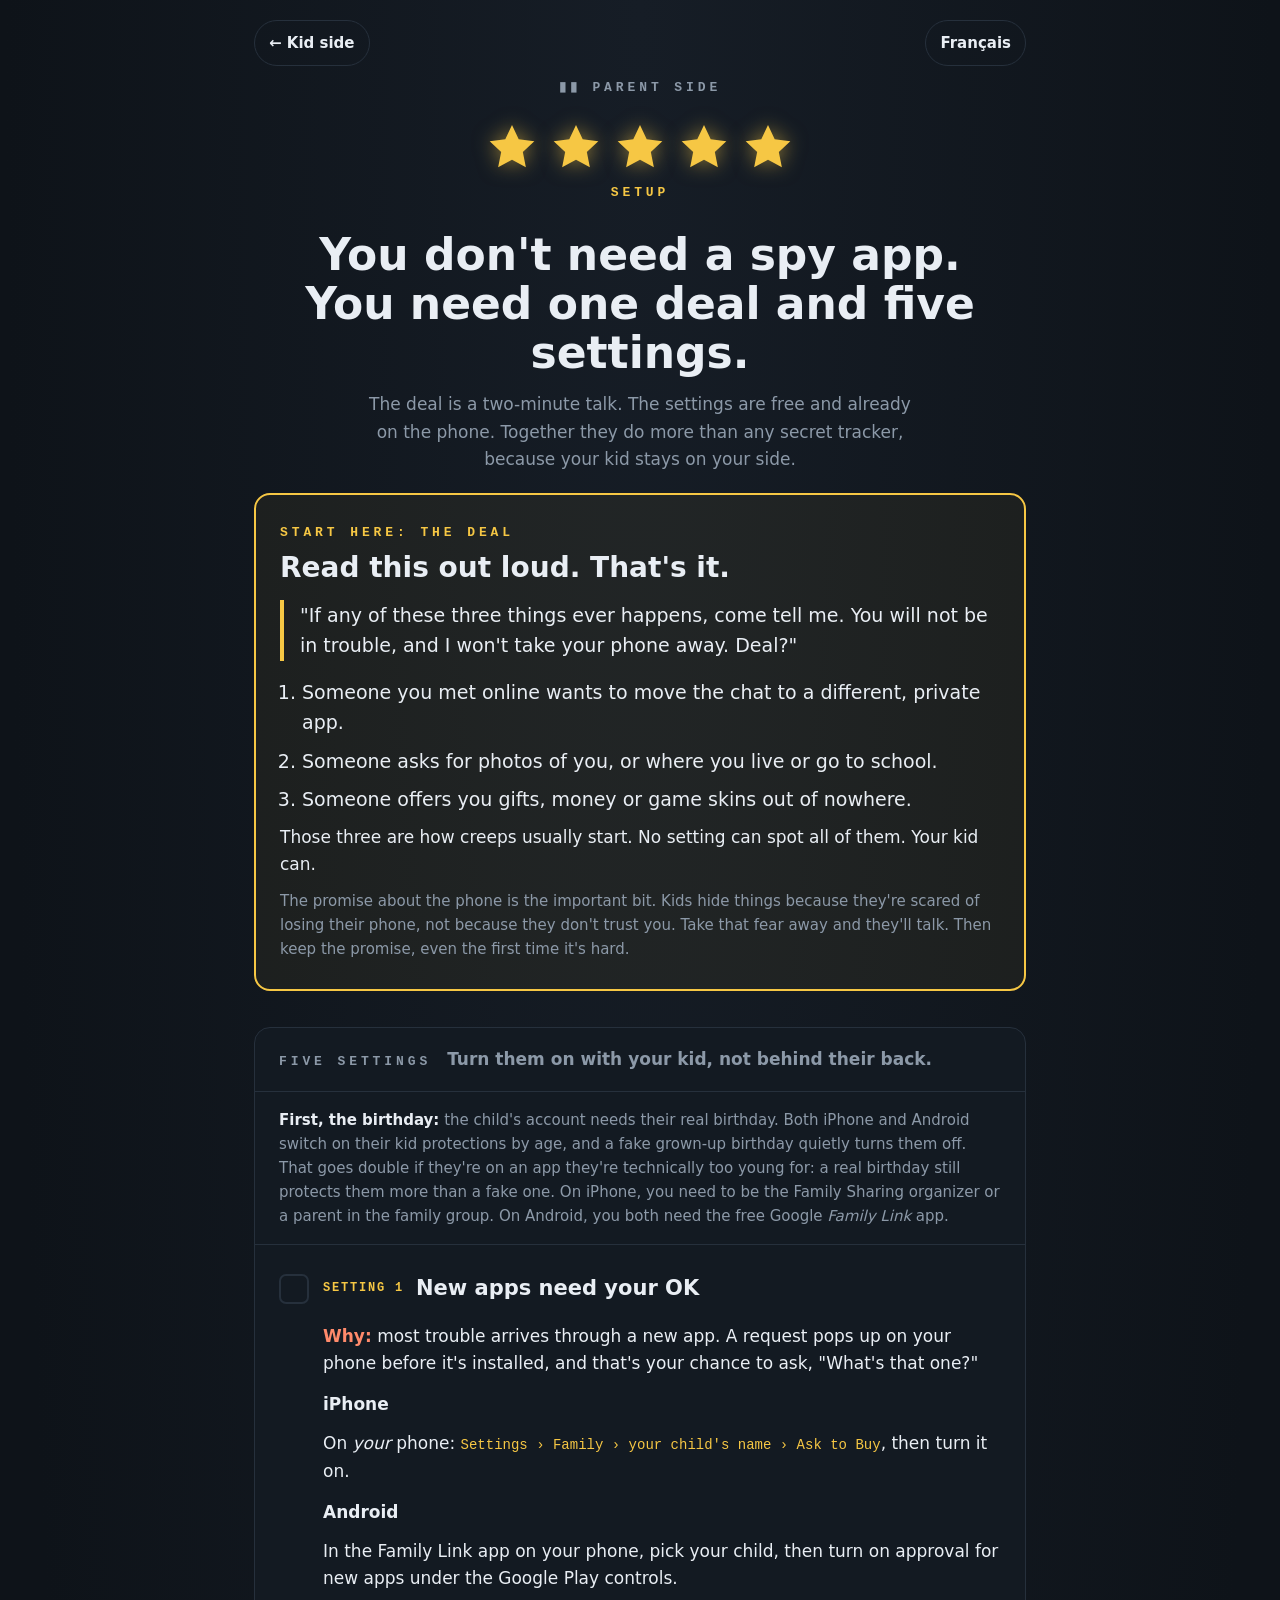
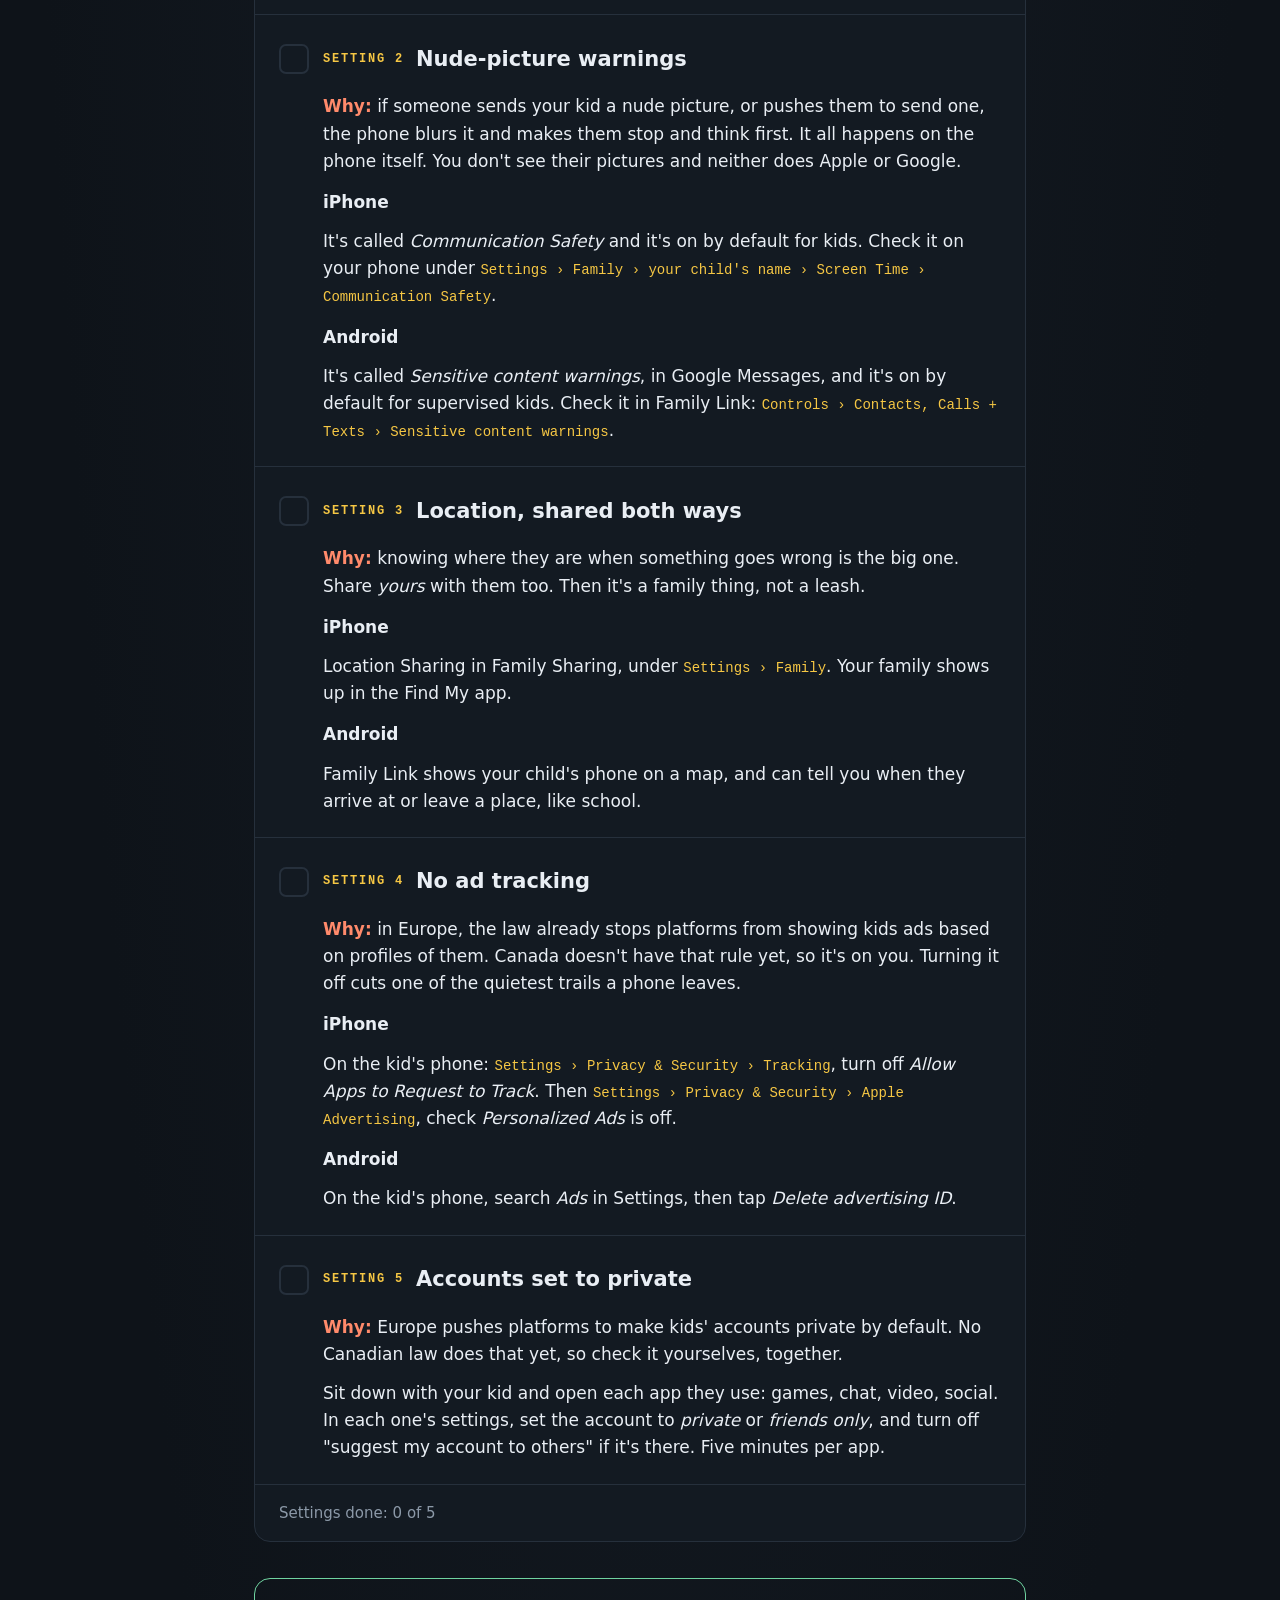
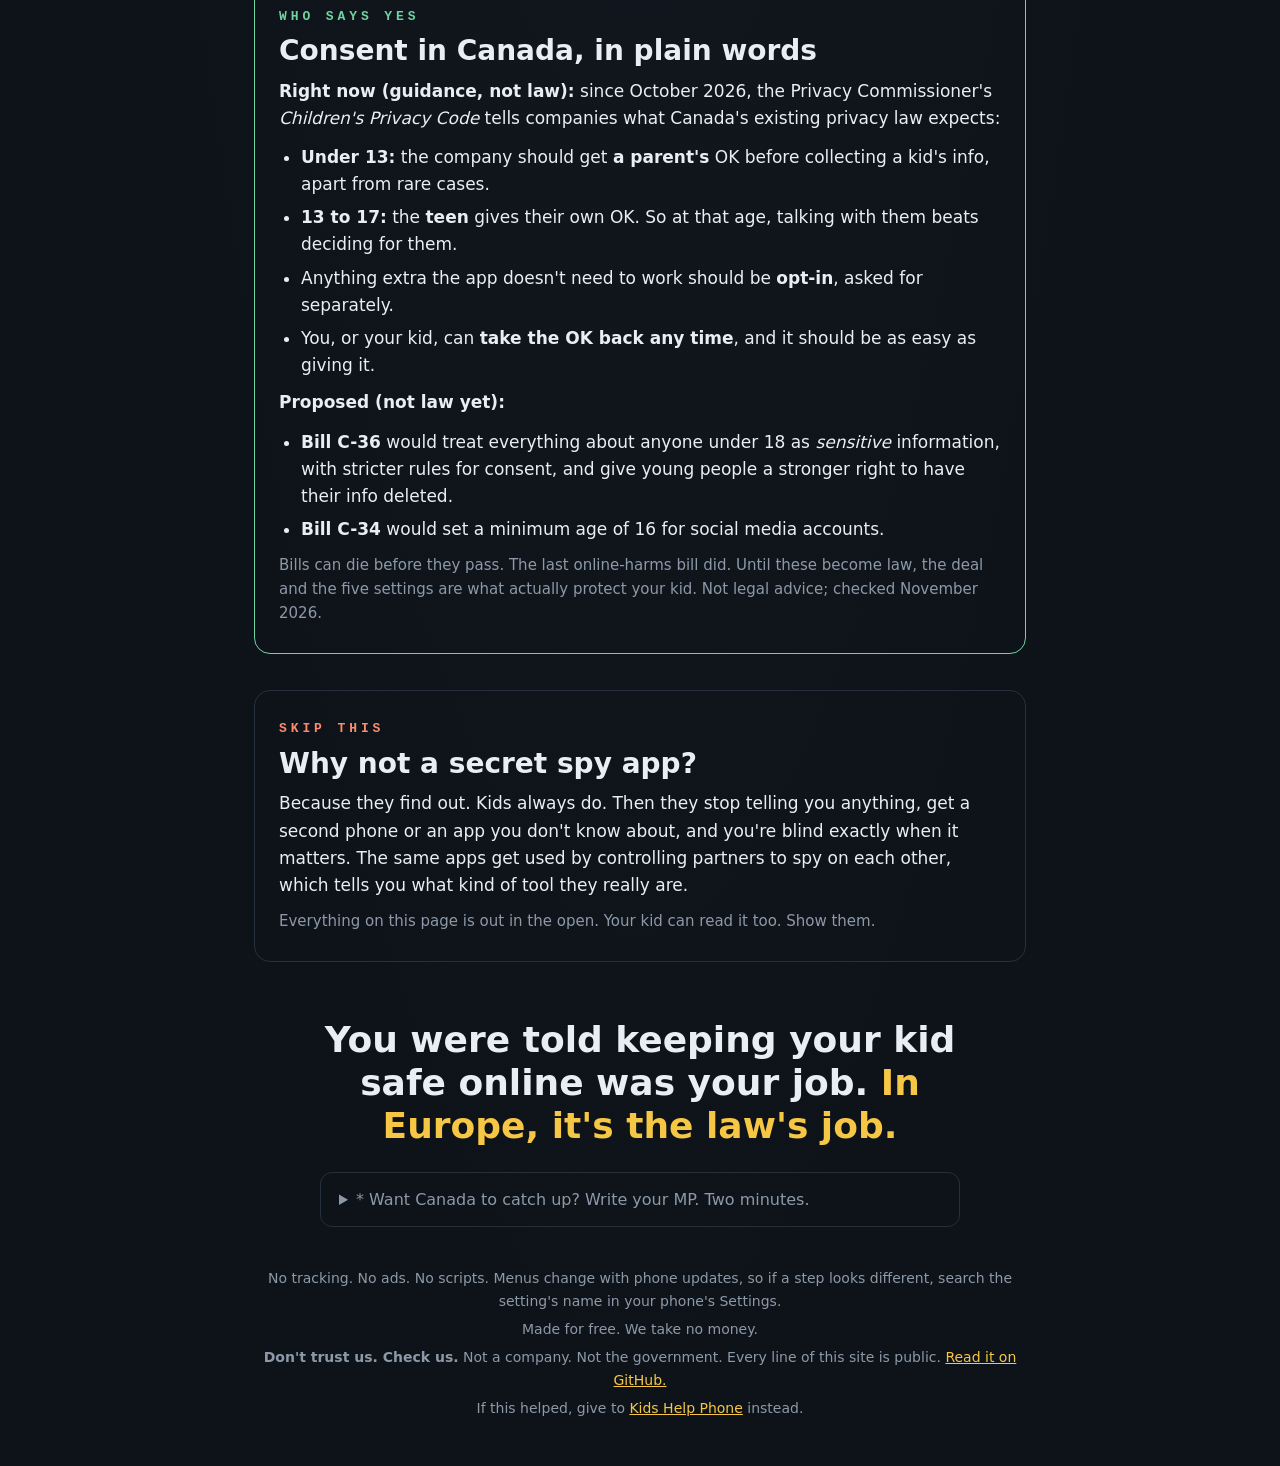
==== parents.html @ 318e6713 "Add files via upload" ====
<!DOCTYPE html>
<html lang="en">
<head>
<meta charset="utf-8">
<meta name="viewport" content="width=device-width, initial-scale=1">
<title>Five Stars: Parent side</title>
<link rel="stylesheet" href="style.css">
</head>
<body>
<svg width="0" height="0" style="position:absolute" aria-hidden="true">
  <symbol id="star" viewBox="0 0 24 24"><path d="M12 1.8l3.1 6.6 7.2.9-5.3 5 1.4 7.1L12 17.9l-6.4 3.5L7 14.3 1.7 9.3l7.2-.9z"/></symbol>
  <symbol id="tick" viewBox="0 0 24 24"><path d="M4.5 12.5l5 5 10-11" stroke-linecap="round" stroke-linejoin="round"/></symbol>
</svg>
<main>
  <a id="en" class="anchor"></a><a id="fr" class="anchor"></a>
  <input class="cb" type="checkbox" id="m1">
  <input class="cb" type="checkbox" id="m2">
  <input class="cb" type="checkbox" id="m3">
  <input class="cb" type="checkbox" id="m4">
  <input class="cb" type="checkbox" id="m5">

  <nav class="topbar">
    <span class="back"><span class="t-en"><a href="index.html">← Kid side</a></span><span class="t-fr" lang="fr"><a href="index.html#fr">← Côté jeunes</a></span></span>
    <span class="lang"><span class="t-en"><a href="#fr" lang="fr">Français</a></span><span class="t-fr"><a href="#en" lang="en">English</a></span></span>
  </nav>

  <section class="hud">
    <div class="mono paused">▮▮ <span class="t-en">Parent side</span><span class="t-fr" lang="fr">Côté parents</span></div>
    <div class="stars" aria-hidden="true">
      <svg class="s1" viewBox="0 0 24 24"><use href="#star"/></svg><svg class="s2" viewBox="0 0 24 24"><use href="#star"/></svg><svg class="s3" viewBox="0 0 24 24"><use href="#star"/></svg><svg class="s4" viewBox="0 0 24 24"><use href="#star"/></svg><svg class="s5" viewBox="0 0 24 24"><use href="#star"/></svg>
    </div>
    <div class="mono wl"><span class="t-en">Setup</span><span class="t-fr" lang="fr">Configuration</span></div>
    <div class="b-en">
      <h1>You don't need a spy app. You need one deal and five settings.</h1>
      <p class="lede">The deal is a two-minute talk. The settings are free and already on the phone. Together they do more than any secret tracker, because your kid stays on your side.</p>
    </div>
    <div class="b-fr" lang="fr-CA">
      <h1>Pas besoin d'appli espion. Il vous faut une entente et cinq réglages.</h1>
      <p class="lede">L'entente, c'est une jasette de deux minutes. Les réglages sont gratuits et déjà dans le téléphone. Ensemble, ils font plus que n'importe quel traceur secret, parce que votre enfant reste de votre bord.</p>
    </div>
  </section>

  <section class="box2 deal" aria-label="The deal">
    <div class="b-en">
      <div class="mono">Start here: the deal</div>
      <h2>Read this out loud. That's it.</h2>
      <p class="say">"If any of these three things ever happens, come tell me. You will not be in trouble, and I won't take your phone away. Deal?"</p>
      <ol>
        <li>Someone you met online wants to move the chat to a different, private app.</li>
        <li>Someone asks for photos of you, or where you live or go to school.</li>
        <li>Someone offers you gifts, money or game skins out of nowhere.</li>
      </ol>
      <p>Those three are how creeps usually start. No setting can spot all of them. Your kid can.</p>
      <p class="mute">The promise about the phone is the important bit. Kids hide things because they're scared of losing their phone, not because they don't trust you. Take that fear away and they'll talk. Then keep the promise, even the first time it's hard.</p>
    </div>
    <div class="b-fr" lang="fr-CA">
      <div class="mono">Commencez ici : l'entente</div>
      <h2>Lisez ceci à voix haute. C'est tout.</h2>
      <p class="say">« Si une de ces trois choses arrive, viens me le dire. Tu ne seras pas dans le trouble, et je ne t'enlèverai pas ton téléphone. Deal? »</p>
      <ol>
        <li>Quelqu'un rencontré en ligne veut continuer la conversation dans une autre appli, privée.</li>
        <li>Quelqu'un te demande des photos de toi, ou où tu habites, ou à quelle école tu vas.</li>
        <li>Quelqu'un t'offre des cadeaux, de l'argent ou des skins de jeu sorti de nulle part.</li>
      </ol>
      <p>C'est souvent comme ça que les prédateurs commencent. Aucun réglage ne peut tous les repérer. Votre enfant, oui.</p>
      <p class="mute">La promesse pour le téléphone, c'est la partie importante. Les jeunes cachent des choses parce qu'ils ont peur de perdre leur téléphone, pas parce qu'ils ne vous font pas confiance. Enlevez cette peur et ils vont parler. Puis tenez votre promesse, même la première fois que c'est difficile.</p>
    </div>
  </section>

  <section class="card" style="margin-top:36px" aria-label="Phone settings">
    <header><span class="mono"><span class="t-en">Five settings</span><span class="t-fr">Cinq réglages</span></span><span class="t-en">Turn them on with your kid, not behind their back.</span><span class="t-fr" lang="fr">Activez-les avec votre enfant, pas dans son dos.</span></header>
    <div class="b-en"><p class="why"><b>First, the birthday:</b> the child's account needs their real birthday. Both iPhone and Android switch on their kid protections by age, and a fake grown-up birthday quietly turns them off. That goes double if they're on an app they're technically too young for: a real birthday still protects them more than a fake one. On iPhone, you need to be the Family Sharing organizer or a parent in the family group. On Android, you both need the free Google <i>Family Link</i> app.</p></div>
    <div class="b-fr" lang="fr-CA"><p class="why"><b>D'abord, la date de naissance :</b> le compte de l'enfant doit avoir sa vraie date de naissance. iPhone et Android activent leurs protections pour enfants selon l'âge, et une fausse date d'adulte les désactive sans bruit. C'est encore plus vrai s'il est sur une appli pour laquelle il est trop jeune : une vraie date le protège quand même mieux qu'une fausse. Sur iPhone, vous devez être l'organisateur du Partage familial ou un parent du groupe. Sur Android, vous avez besoin tous les deux de l'appli gratuite <i>Family Link</i> de Google.</p></div>
    <ol class="missions">
      <li class="m m1">
        <label class="head" for="m1"><span class="box"><svg viewBox="0 0 24 24"><use href="#tick"/></svg></span><span class="tag mono"><span class="t-en">Setting 1</span><span class="t-fr">Réglage 1</span></span><span class="title"><span class="t-en">New apps need your OK</span><span class="t-fr" lang="fr">Les nouvelles applis ont besoin de votre OK</span></span></label>
        <div class="body b-en">
          <p><b class="trail">Why:</b> most trouble arrives through a new app. A request pops up on your phone before it's installed, and that's your chance to ask, "What's that one?"</p>
          <span class="ph">iPhone</span>
          <p>On <i>your</i> phone: <span class="path">Settings › Family › your child's name › Ask to Buy</span>, then turn it on.</p>
          <span class="ph">Android</span>
          <p>In the Family Link app on your phone, pick your child, then turn on approval for new apps under the Google Play controls.</p>
        </div>
        <div class="body b-fr" lang="fr-CA">
          <p><b class="trail">Pourquoi :</b> la plupart des problèmes arrivent par une nouvelle appli. Une demande apparaît sur votre téléphone avant l'installation, et c'est votre chance de demander : « C'est quoi, celle-là? »</p>
          <span class="ph">iPhone</span>
          <p>Sur <i>votre</i> téléphone : <span class="path">Réglages › Famille › nom de votre enfant › Demande d'achat</span> (<i>Ask to Buy</i>), puis activez-la.</p>
          <span class="ph">Android</span>
          <p>Dans l'appli Family Link sur votre téléphone, choisissez votre enfant, puis activez l'approbation des nouvelles applis dans les contrôles de Google Play.</p>
        </div>
      </li>
      <li class="m m2">
        <label class="head" for="m2"><span class="box"><svg viewBox="0 0 24 24"><use href="#tick"/></svg></span><span class="tag mono"><span class="t-en">Setting 2</span><span class="t-fr">Réglage 2</span></span><span class="title"><span class="t-en">Nude-picture warnings</span><span class="t-fr" lang="fr">Avertissements pour les photos de nudité</span></span></label>
        <div class="body b-en">
          <p><b class="trail">Why:</b> if someone sends your kid a nude picture, or pushes them to send one, the phone blurs it and makes them stop and think first. It all happens on the phone itself. You don't see their pictures and neither does Apple or Google.</p>
          <span class="ph">iPhone</span>
          <p>It's called <i>Communication Safety</i> and it's on by default for kids. Check it on your phone under <span class="path">Settings › Family › your child's name › Screen Time › Communication Safety</span>.</p>
          <span class="ph">Android</span>
          <p>It's called <i>Sensitive content warnings</i>, in Google Messages, and it's on by default for supervised kids. Check it in Family Link: <span class="path">Controls › Contacts, Calls + Texts › Sensitive content warnings</span>.</p>
        </div>
        <div class="body b-fr" lang="fr-CA">
          <p><b class="trail">Pourquoi :</b> si quelqu'un envoie une photo de nudité à votre enfant, ou le pousse à en envoyer une, le téléphone la floute et l'oblige à prendre une pause pour réfléchir. Tout se passe dans le téléphone. Vous ne voyez pas ses photos, Apple et Google non plus.</p>
          <span class="ph">iPhone</span>
          <p>Ça s'appelle <i>Sécurité des communications</i> (<i>Communication Safety</i>) et c'est activé par défaut pour les enfants. Vérifiez sur votre téléphone : <span class="path">Réglages › Famille › nom de votre enfant › Temps d'écran › Sécurité des communications</span>.</p>
          <span class="ph">Android</span>
          <p>Ça s'appelle les <i>avertissements de contenu sensible</i> (<i>Sensitive content warnings</i>), dans Google Messages, et c'est activé par défaut pour les enfants supervisés. Vérifiez dans Family Link, sous les contrôles des contacts, appels et textos.</p>
        </div>
      </li>
      <li class="m m3">
        <label class="head" for="m3"><span class="box"><svg viewBox="0 0 24 24"><use href="#tick"/></svg></span><span class="tag mono"><span class="t-en">Setting 3</span><span class="t-fr">Réglage 3</span></span><span class="title"><span class="t-en">Location, shared both ways</span><span class="t-fr" lang="fr">La position, partagée dans les deux sens</span></span></label>
        <div class="body b-en">
          <p><b class="trail">Why:</b> knowing where they are when something goes wrong is the big one. Share <i>yours</i> with them too. Then it's a family thing, not a leash.</p>
          <span class="ph">iPhone</span>
          <p>Location Sharing in Family Sharing, under <span class="path">Settings › Family</span>. Your family shows up in the Find My app.</p>
          <span class="ph">Android</span>
          <p>Family Link shows your child's phone on a map, and can tell you when they arrive at or leave a place, like school.</p>
        </div>
        <div class="body b-fr" lang="fr-CA">
          <p><b class="trail">Pourquoi :</b> savoir où il est quand quelque chose va mal, c'est le plus important. Partagez aussi <i>votre</i> position avec lui. Comme ça, c'est une affaire de famille, pas une laisse.</p>
          <span class="ph">iPhone</span>
          <p>Le partage de position dans le Partage familial, sous <span class="path">Réglages › Famille</span>. Votre famille apparaît dans l'appli Localiser.</p>
          <span class="ph">Android</span>
          <p>Family Link montre le téléphone de votre enfant sur une carte, et peut vous avertir quand il arrive à un endroit ou en part, comme l'école.</p>
        </div>
      </li>
      <li class="m m4">
        <label class="head" for="m4"><span class="box"><svg viewBox="0 0 24 24"><use href="#tick"/></svg></span><span class="tag mono"><span class="t-en">Setting 4</span><span class="t-fr">Réglage 4</span></span><span class="title"><span class="t-en">No ad tracking</span><span class="t-fr" lang="fr">Pas de pistage publicitaire</span></span></label>
        <div class="body b-en">
          <p><b class="trail">Why:</b> in Europe, the law already stops platforms from showing kids ads based on profiles of them. Canada doesn't have that rule yet, so it's on you. Turning it off cuts one of the quietest trails a phone leaves.</p>
          <span class="ph">iPhone</span>
          <p>On the kid's phone: <span class="path">Settings › Privacy &amp; Security › Tracking</span>, turn off <i>Allow Apps to Request to Track</i>. Then <span class="path">Settings › Privacy &amp; Security › Apple Advertising</span>, check <i>Personalized Ads</i> is off.</p>
          <span class="ph">Android</span>
          <p>On the kid's phone, search <i>Ads</i> in Settings, then tap <i>Delete advertising ID</i>.</p>
        </div>
        <div class="body b-fr" lang="fr-CA">
          <p><b class="trail">Pourquoi :</b> en Europe, la loi empêche déjà les plateformes de montrer aux jeunes des pubs basées sur leur profil. Le Canada n'a pas encore cette règle, alors c'est à vous de le faire. Le désactiver coupe une des traces les plus discrètes que laisse un téléphone.</p>
          <span class="ph">iPhone</span>
          <p>Sur le téléphone de l'enfant : <span class="path">Réglages › Confidentialité et sécurité › Suivi</span>, désactivez <i>Autoriser les demandes de suivi des apps</i>. Puis <span class="path">Réglages › Confidentialité et sécurité › Publicité Apple</span>, vérifiez que <i>Publicités personnalisées</i> est désactivé.</p>
          <span class="ph">Android</span>
          <p>Sur le téléphone de l'enfant, cherchez <i>Annonces</i> (ou <i>Publicités</i>) dans les Paramètres, puis touchez <i>Supprimer l'identifiant publicitaire</i>.</p>
        </div>
      </li>
      <li class="m m5">
        <label class="head" for="m5"><span class="box"><svg viewBox="0 0 24 24"><use href="#tick"/></svg></span><span class="tag mono"><span class="t-en">Setting 5</span><span class="t-fr">Réglage 5</span></span><span class="title"><span class="t-en">Accounts set to private</span><span class="t-fr" lang="fr">Comptes en mode privé</span></span></label>
        <div class="body b-en">
          <p><b class="trail">Why:</b> Europe pushes platforms to make kids' accounts private by default. No Canadian law does that yet, so check it yourselves, together.</p>
          <p>Sit down with your kid and open each app they use: games, chat, video, social. In each one's settings, set the account to <i>private</i> or <i>friends only</i>, and turn off "suggest my account to others" if it's there. Five minutes per app.</p>
        </div>
        <div class="body b-fr" lang="fr-CA">
          <p><b class="trail">Pourquoi :</b> l'Europe pousse les plateformes à rendre les comptes des jeunes privés par défaut. Aucune loi canadienne ne le fait encore, alors vérifiez-le vous-mêmes, ensemble.</p>
          <p>Assoyez-vous avec votre enfant et ouvrez chaque appli qu'il utilise : jeux, clavardage, vidéo, réseaux sociaux. Dans les réglages de chacune, mettez le compte en <i>privé</i> ou <i>amis seulement</i>, et désactivez « suggérer mon compte aux autres » si l'option existe. Cinq minutes par appli.</p>
        </div>
      </li>
    </ol>
    <div class="tally" aria-hidden="true"><span class="t-en">Settings done: </span><span class="t-fr">Réglages faits : </span><span class="n"></span><span class="t-en"> of 5</span><span class="t-fr"> sur 5</span></div>
  </section>

  <section class="end" aria-live="polite">
    <div class="b-en">
      <div class="mono" style="color:var(--green)">All five done</div>
      <h2>That's the phone. The deal does the rest.</h2>
      <p>Settings catch a few things. A kid who tells you catches the rest.</p>
    </div>
    <div class="b-fr" lang="fr-CA">
      <div class="mono" style="color:var(--green)">Les cinq sont faits</div>
      <h2>Ça, c'est le téléphone. L'entente fait le reste.</h2>
      <p>Les réglages attrapent quelques affaires. Un enfant qui vous en parle attrape le reste.</p>
    </div>
  </section>

  <section class="box2 law" aria-label="Consent in Canada">
    <div class="b-en">
      <div class="mono">Who says yes</div>
      <h2>Consent in Canada, in plain words</h2>
      <p><b>Right now (guidance, not law):</b> since October 2026, the Privacy Commissioner's <i>Children's Privacy Code</i> tells companies what Canada's existing privacy law expects:</p>
      <ul>
        <li><b>Under 13:</b> the company should get <b>a parent's</b> OK before collecting a kid's info, apart from rare cases.</li>
        <li><b>13 to 17:</b> the <b>teen</b> gives their own OK. So at that age, talking with them beats deciding for them.</li>
        <li>Anything extra the app doesn't need to work should be <b>opt-in</b>, asked for separately.</li>
        <li>You, or your kid, can <b>take the OK back any time</b>, and it should be as easy as giving it.</li>
      </ul>
      <p><b>Proposed (not law yet):</b></p>
      <ul>
        <li><b>Bill C-36</b> would treat everything about anyone under 18 as <i>sensitive</i> information, with stricter rules for consent, and give young people a stronger right to have their info deleted.</li>
        <li><b>Bill C-34</b> would set a minimum age of 16 for social media accounts.</li>
      </ul>
      <p class="mute">Bills can die before they pass. The last online-harms bill did. Until these become law, the deal and the five settings are what actually protect your kid. Not legal advice; checked November 2026.</p>
    </div>
    <div class="b-fr" lang="fr-CA">
      <div class="mono">Qui dit oui</div>
      <h2>Le consentement au Canada, en mots simples</h2>
      <p><b>En ce moment (des lignes directrices, pas une loi) :</b> depuis octobre 2026, le <i>Code sur la protection des renseignements personnels des enfants</i> du Commissaire à la protection de la vie privée explique aux entreprises ce que la loi actuelle attend d'elles :</p>
      <ul>
        <li><b>Moins de 13 ans :</b> l'entreprise devrait obtenir le OK <b>d'un parent</b> avant de recueillir les infos d'un enfant, sauf dans de rares cas.</li>
        <li><b>13 à 17 ans :</b> c'est <b>l'ado</b> qui donne son propre OK. À cet âge, en parler avec lui vaut mieux que décider à sa place.</li>
        <li>Tout ce dont l'appli n'a pas besoin pour fonctionner devrait être <b>sur acceptation</b>, demandé séparément.</li>
        <li>Vous, ou votre enfant, pouvez <b>retirer votre OK en tout temps</b>, et ça devrait être aussi facile que de le donner.</li>
      </ul>
      <p><b>Proposé (pas encore une loi) :</b></p>
      <ul>
        <li>Le <b>projet de loi C-36</b> traiterait toute information sur une personne de moins de 18 ans comme <i>sensible</i>, avec des règles de consentement plus strictes, et donnerait aux jeunes un droit plus fort de faire effacer leurs infos.</li>
        <li>Le <b>projet de loi C-34</b> fixerait un âge minimum de 16 ans pour les comptes de réseaux sociaux.</li>
      </ul>
      <p class="mute">Un projet de loi peut mourir avant d'être adopté. Le dernier sur les préjudices en ligne est mort. D'ici là, l'entente et les cinq réglages sont ce qui protège vraiment votre enfant. Ceci n'est pas un avis juridique; vérifié en novembre 2026.</p>
    </div>
  </section>

  <section class="box2 dont">
    <div class="b-en">
      <div class="mono">Skip this</div>
      <h2>Why not a secret spy app?</h2>
      <p>Because they find out. Kids always do. Then they stop telling you anything, get a second phone or an app you don't know about, and you're blind exactly when it matters. The same apps get used by controlling partners to spy on each other, which tells you what kind of tool they really are.</p>
      <p class="mute">Everything on this page is out in the open. Your kid can read it too. Show them.</p>
    </div>
    <div class="b-fr" lang="fr-CA">
      <div class="mono">À éviter</div>
      <h2>Pourquoi pas une appli espion secrète?</h2>
      <p>Parce qu'ils finissent par le savoir. Les jeunes le découvrent toujours. Ensuite, ils arrêtent de vous parler, se trouvent un deuxième téléphone ou une appli que vous ne connaissez pas, et vous êtes aveugle exactement au moment où ça compte. Les mêmes applis servent à des conjoints contrôlants pour s'espionner, ce qui en dit long sur ce genre d'outil.</p>
      <p class="mute">Tout sur cette page est à découvert. Votre enfant peut la lire aussi. Montrez-la-lui.</p>
    </div>
  </section>

  <section class="final">
    <div class="b-en">
      <p class="slap">You were told keeping your kid safe online was your job. <em>In Europe, it's the law's job.</em></p>
      <details>
        <summary>* Want Canada to catch up? Write your MP. Two minutes.</summary>
        <table class="cmp">
          <tr><th></th><th>Europe</th><th>Canada</th></tr>
          <tr><td>Kids' privacy and safety built in by default</td><td class="eu">Law</td><td class="ca">Guidance only</td></tr>
          <tr><td>No ads that profile kids</td><td class="eu">Law</td><td class="ca">Guidance only</td></tr>
          <tr><td>Right to have their data erased</td><td class="eu">Law</td><td class="ca">Proposed (C-36)</td></tr>
        </table>
        <p><b>1. Find your MP</b> at <a href="https://www.ourcommons.ca/members/en">ourcommons.ca/members</a>. You type your postal code on Parliament's site, not ours. We never see it. Or search by your MP's name or your town instead.</p>
        <p><b>2. Copy this, add your name and town, send it.</b> One sentence about your own kid makes it land harder than the whole letter.</p>
        <textarea readonly rows="13" aria-label="Letter to your MP">Dear [MP's name],

I'm a parent in your riding. In Europe, kids' privacy is protected by law: safety built in by default, no ads that profile them, and the right to have their data erased. In Canada, these are still only guidance or proposals, so parents do it themselves.

Why don't Canadian kids get the same?

Will you vote to give them those protections? And when apps have to check a kid's age, will you make sure kids can prove it without handing over ID or a face scan? Europe is already building a tool that does this.

Thank you,
[Your name], [Your town]</textarea>
        <p class="mute">Prefer paper? Letters to any MP at the House of Commons, Ottawa, Ontario K1A 0A6 need no stamp.</p>
      </details>
    </div>
    <div class="b-fr" lang="fr-CA">
      <p class="slap">On vous a dit que protéger votre enfant en ligne, c'était votre job. <em>En Europe, c'est le job de la loi.</em></p>
      <details>
        <summary>* Vous voulez que le Canada rattrape son retard? Écrivez à votre député. Deux minutes.</summary>
        <table class="cmp">
          <tr><th></th><th>Europe</th><th>Canada</th></tr>
          <tr><td>Vie privée et sécurité des jeunes intégrées par défaut</td><td class="eu">Loi</td><td class="ca">Lignes directrices seulement</td></tr>
          <tr><td>Pas de pubs qui profilent les jeunes</td><td class="eu">Loi</td><td class="ca">Lignes directrices seulement</td></tr>
          <tr><td>Droit de faire effacer leurs données</td><td class="eu">Loi</td><td class="ca">Proposé (C-36)</td></tr>
        </table>
        <p><b>1. Trouvez votre député</b> sur <a href="https://www.noscommunes.ca/members/fr">noscommunes.ca/members</a>. Vous entrez votre code postal sur le site du Parlement, pas le nôtre. On ne le voit jamais. Vous pouvez aussi chercher par le nom de votre député ou par votre ville.</p>
        <p><b>2. Copiez ceci, ajoutez votre nom et votre ville, envoyez.</b> Une phrase sur votre propre enfant frappe plus fort que toute la lettre.</p>
        <textarea readonly rows="13" aria-label="Lettre à votre député">Madame la députée, Monsieur le député,

Je suis un parent de votre circonscription. En Europe, la vie privée des jeunes est protégée par la loi : sécurité intégrée par défaut, pas de pubs qui les profilent, et le droit de faire effacer leurs données. Au Canada, ce ne sont encore que des lignes directrices ou des propositions, alors les parents s'en occupent eux-mêmes.

Pourquoi les jeunes Canadiens n'ont-ils pas la même chose?

Allez-vous voter pour leur donner ces protections? Et quand les applis devront vérifier l'âge d'un jeune, allez-vous vous assurer qu'il puisse le prouver sans fournir de pièce d'identité ni de scan de son visage? L'Europe construit déjà un outil qui fait ça.

Merci,
[Votre nom], [Votre ville]</textarea>
        <p class="mute">Vous préférez le papier? Les lettres adressées à un député à la Chambre des communes, Ottawa (Ontario) K1A 0A6, n'ont pas besoin de timbre.</p>
      </details>
    </div>
  </section>

  <footer>
    <div class="b-en">
      <p>No tracking. No ads. No scripts. Menus change with phone updates, so if a step looks different, search the setting's name in your phone's Settings.</p>
      <p>Made for free. We take no money.</p>
      <p><b>Don't trust us. Check us.</b> Not a company. Not the government. Every line of this site is public. <a href="https://github.com/wantedlevelca/wantedlevelca.github.io">Read it on GitHub.</a></p>
      <p>If this helped, give to <a href="https://kidshelpphone.ca">Kids Help Phone</a> instead.</p>
    </div>
    <div class="b-fr" lang="fr-CA">
      <p>Aucun pistage. Aucune pub. Aucun script. Les menus changent avec les mises à jour; si une étape a l'air différente, cherchez le nom du réglage dans les Réglages de votre téléphone. Les noms anglais sont entre parenthèses au besoin.</p>
      <p>Fait gratuitement. On ne prend pas d'argent.</p>
      <p><b>Ne nous croyez pas sur parole. Vérifiez.</b> Pas une compagnie. Pas le gouvernement. Chaque ligne de ce site est publique. <a href="https://github.com/wantedlevelca/wantedlevelca.github.io">Lisez-la sur GitHub.</a></p>
      <p>Si ça vous a aidé, donnez plutôt à <a href="https://jeunessejecoute.ca">Jeunesse, J'écoute</a>.</p>
    </div>
  </footer>
</main>
</body>
</html>
---- style.css ----
/* Five Stars: shared styles for the kid side (index.html) and parent side (parents.html).
   NO SCRIPTS. Everything that reacts is plain CSS that old browsers have handled for 10+ years:
   - ticks:    hidden checkboxes at the top of <main>, reached with the ~ sibling selector
   - counter:  CSS counters
   - language: the #fr link targets an anchor at the top; :target swaps English for French
   System fonts only: no font servers, so nobody else learns who visited. */
:root{color-scheme:dark;--bg:#0e1319;--bg2:#161d26;--card:#131a22;--line:#26303c;--ink:#e9eef4;--mute:#8c99a8;--gold:#f6c744;--dim:#2b3542;--coral:#ff8a6b;--green:#6fd3a0}
*{box-sizing:border-box;min-width:0}
body{margin:0;min-height:100vh;background:#0e1319;background:radial-gradient(ellipse at top,var(--bg2),var(--bg) 70%);color:var(--ink);font:17px/1.6 system-ui,-apple-system,"Segoe UI",Ubuntu,Roboto,sans-serif;overflow-x:hidden}
main{counter-reset:cleared;max-width:900px;margin:0 auto;padding:20px 16px 40px;padding:20px max(5vw,16px) 40px}
a{color:var(--gold)}
.mono{font-family:ui-monospace,"SF Mono",Menlo,Consolas,monospace;letter-spacing:.3em;text-transform:uppercase;font-size:13px}

/* Language: English shows by default, French when the address ends in #fr */
.anchor{position:absolute;top:0}
.b-fr,.t-fr{display:none}
#fr:target~* .b-en,#fr:target~* .t-en{display:none}
#fr:target~* .b-fr{display:block}
#fr:target~* .t-fr{display:inline}
.topbar{display:flex;justify-content:space-between;align-items:center;flex-wrap:wrap;min-height:44px}
.lang a,.back a{display:inline-block;padding:10px 14px;border:1px solid var(--line);border-radius:999px;text-decoration:none;font-weight:700;font-size:15px;color:var(--ink)}
.lang a:hover,.back a:hover{border-color:var(--gold)}
.lang{margin-left:auto}

/* HUD */
.hud{text-align:center;padding-top:12px}
.paused{color:var(--mute);font-weight:700}
.stars{display:flex;justify-content:center;margin:22px 0 10px}
.stars svg{width:46px;height:46px;fill:var(--gold);filter:drop-shadow(0 0 10px rgba(246,199,68,.55));margin:0 6px;transition:fill .5s,filter .5s,transform .5s;animation:flash 1.1s step-end infinite}
@keyframes flash{50%{opacity:.45}}
#m1:checked~.hud .s1,#m2:checked~.hud .s2,#m3:checked~.hud .s3,#m4:checked~.hud .s4,#m5:checked~.hud .s5{fill:var(--dim);filter:none;animation:none;transform:scale(.9)}
.wl{color:var(--gold);font-weight:700}
h1{font-size:36px;line-height:1.12;margin:26px auto 14px;max-width:24ch}
.lede{color:var(--mute);max-width:52ch;margin:0 auto 20px}
.side-link{margin:0 0 36px;font-size:15px}
h2{font-size:28px;line-height:1.15;margin:8px 0 10px}

/* Mission / settings card */
.card{background:var(--card);border:1px solid var(--line);border-radius:16px;overflow:hidden}
.card>header{padding:18px 24px;border-bottom:1px solid var(--line);color:var(--mute);font-weight:700}
.card>header .mono{margin-right:16px}
.why{padding:16px 24px;margin:0;border-bottom:1px solid var(--line);color:var(--mute);font-size:15px}
.why b{color:var(--ink)}
ol.missions{list-style:none;margin:0;padding:0}
.m{border-bottom:1px solid var(--line);padding:22px 24px}
.cb{position:absolute;opacity:0;width:1px;height:1px}
.cb:checked{counter-increment:cleared}
.head{display:flex;align-items:center;cursor:pointer;min-height:44px}
.box{flex:none;margin-right:14px;width:30px;height:30px;border:2px solid var(--line);border-radius:7px;display:flex;align-items:center;justify-content:center;transition:background .2s,border-color .2s}
.box svg{width:18px;height:18px;stroke:#0e1319;stroke-width:3.2;fill:none;opacity:0}
#m1:checked~.card .m1 .box,#m2:checked~.card .m2 .box,#m3:checked~.card .m3 .box,#m4:checked~.card .m4 .box,#m5:checked~.card .m5 .box{background:var(--green);border-color:var(--green)}
#m1:checked~.card .m1 .box svg,#m2:checked~.card .m2 .box svg,#m3:checked~.card .m3 .box svg,#m4:checked~.card .m4 .box svg,#m5:checked~.card .m5 .box svg{opacity:1}
#m1:focus~.card .m1 .box,#m2:focus~.card .m2 .box,#m3:focus~.card .m3 .box,#m4:focus~.card .m4 .box,#m5:focus~.card .m5 .box{outline:3px solid var(--gold);outline-offset:3px}
#m1:focus:not(:focus-visible)~.card .m1 .box,#m2:focus:not(:focus-visible)~.card .m2 .box,#m3:focus:not(:focus-visible)~.card .m3 .box,#m4:focus:not(:focus-visible)~.card .m4 .box,#m5:focus:not(:focus-visible)~.card .m5 .box{outline:none}
.head:hover .box{border-color:var(--mute)}
.tag{white-space:nowrap;margin-right:12px;color:var(--gold);font-size:12px;letter-spacing:.15em;font-weight:700}
.title{font-size:21px;font-weight:700}
#m1:checked~.card .m1 .title,#m2:checked~.card .m2 .title,#m3:checked~.card .m3 .title,#m4:checked~.card .m4 .title,#m5:checked~.card .m5 .title,#m1:checked~.card .m1 .tag,#m2:checked~.card .m2 .tag,#m3:checked~.card .m3 .tag,#m4:checked~.card .m4 .tag,#m5:checked~.card .m5 .tag{text-decoration:line-through;color:var(--mute)}
.body{padding-left:44px}
.body p{margin:12px 0 0}
.trail{color:var(--coral)}
.lose{color:var(--green);font-weight:700}
.body ul{margin:8px 0 0;padding-left:20px}
.body li{margin:4px 0}
.rule{display:inline-block;margin-top:16px!important;padding:4px 12px;border:1px dashed var(--line);border-radius:999px;color:var(--mute);font-size:14px;font-style:italic}
#m1:checked~.card .m1 .rule,#m2:checked~.card .m2 .rule,#m3:checked~.card .m3 .rule,#m4:checked~.card .m4 .rule,#m5:checked~.card .m5 .rule{border-color:var(--green);color:var(--green)}
.ph{display:block;margin-top:14px;font-weight:700}
.path{font-family:ui-monospace,"SF Mono",Menlo,Consolas,monospace;font-size:14px;color:var(--gold);word-wrap:break-word}
.tally{padding:16px 24px;color:var(--mute);font-size:15px}
.n::before{content:counter(cleared)}

/* Ending screen: unlocks only when all five are ticked */
.end{display:none;text-align:center;margin-top:36px;padding:36px 24px;border:1px solid var(--green);border-radius:16px;background:rgba(111,211,160,.06)}
#m1:checked~#m2:checked~#m3:checked~#m4:checked~#m5:checked~.end{display:block}
.end h2{color:var(--green)}
.end p{max-width:50ch;margin:10px auto 0}

/* Boxes */
.box2{margin-top:36px;padding:28px 24px;border-radius:16px;border:1px solid var(--line)}
.box2>.mono,.box2 .b-en>.mono,.box2 .b-fr>.mono{font-weight:700}
.box2 p{margin:10px 0 0}.box2 ul,.box2 ol{margin:12px 0 0;padding-left:22px}.box2 li{margin:6px 0}
.mute{color:var(--mute);font-size:15px}
.help{border:2px solid var(--green)}.help .mono{color:var(--green)}
.big{font-size:20px;font-weight:700}
.seal{border:2px dashed var(--coral)}.seal .mono{color:var(--coral)}
.deal{margin-top:0;border:2px solid var(--gold);background:rgba(246,199,68,.05)}.deal .mono{color:var(--gold)}
.deal ol li{font-size:19px;margin:8px 0}
.say{font-size:19px;border-left:4px solid var(--gold);padding-left:16px;margin:16px 0!important}
.law{border:1px solid var(--green)}.law .mono{color:var(--green)}
.dont .mono{color:var(--coral)}

/* The last word, and the MP asterisk */
.final{margin-top:56px;text-align:center}
.final .slap{font-size:30px;line-height:1.2;font-weight:800;max-width:26ch;margin:0 auto}
.final .slap em{font-style:normal;color:var(--gold)}
details{margin:24px auto 0;max-width:640px;text-align:left;border:1px solid var(--line);border-radius:12px;padding:0 18px}
summary{cursor:pointer;padding:14px 0;color:var(--mute);font-size:16px;min-height:44px}
summary:hover{color:var(--ink)}
details[open] summary{color:var(--gold)}
.cmp{width:100%;border-collapse:collapse;margin:8px 0 4px;font-size:15px}
.cmp th,.cmp td{text-align:left;padding:8px 6px;border-bottom:1px solid var(--line);vertical-align:top}
.cmp th{color:var(--mute);font-weight:700}
.cmp .eu{color:var(--green)}.cmp .ca{color:var(--coral)}
details p{margin:12px 0 0}
textarea{display:block;width:100%;margin:12px 0 0;padding:14px;background:var(--bg);color:var(--ink);border:1px solid var(--line);border-radius:10px;font:15px/1.5 system-ui,-apple-system,"Segoe UI",Ubuntu,Roboto,sans-serif;resize:vertical}
details .mute{margin-bottom:18px}

footer{text-align:center;color:var(--mute);font-size:14px;margin-top:40px}
footer p{margin:6px 0}

@media(min-width:601px){h1{font-size:44px}.stars svg{width:52px;height:52px}.final .slap{font-size:36px}}
@media(max-width:600px){.body{padding-left:0}.m,.card>header,.why,.tally,.box2{padding-left:16px;padding-right:16px}}
@media(prefers-reduced-motion:reduce){.stars svg{animation:none}*{transition:none!important}}
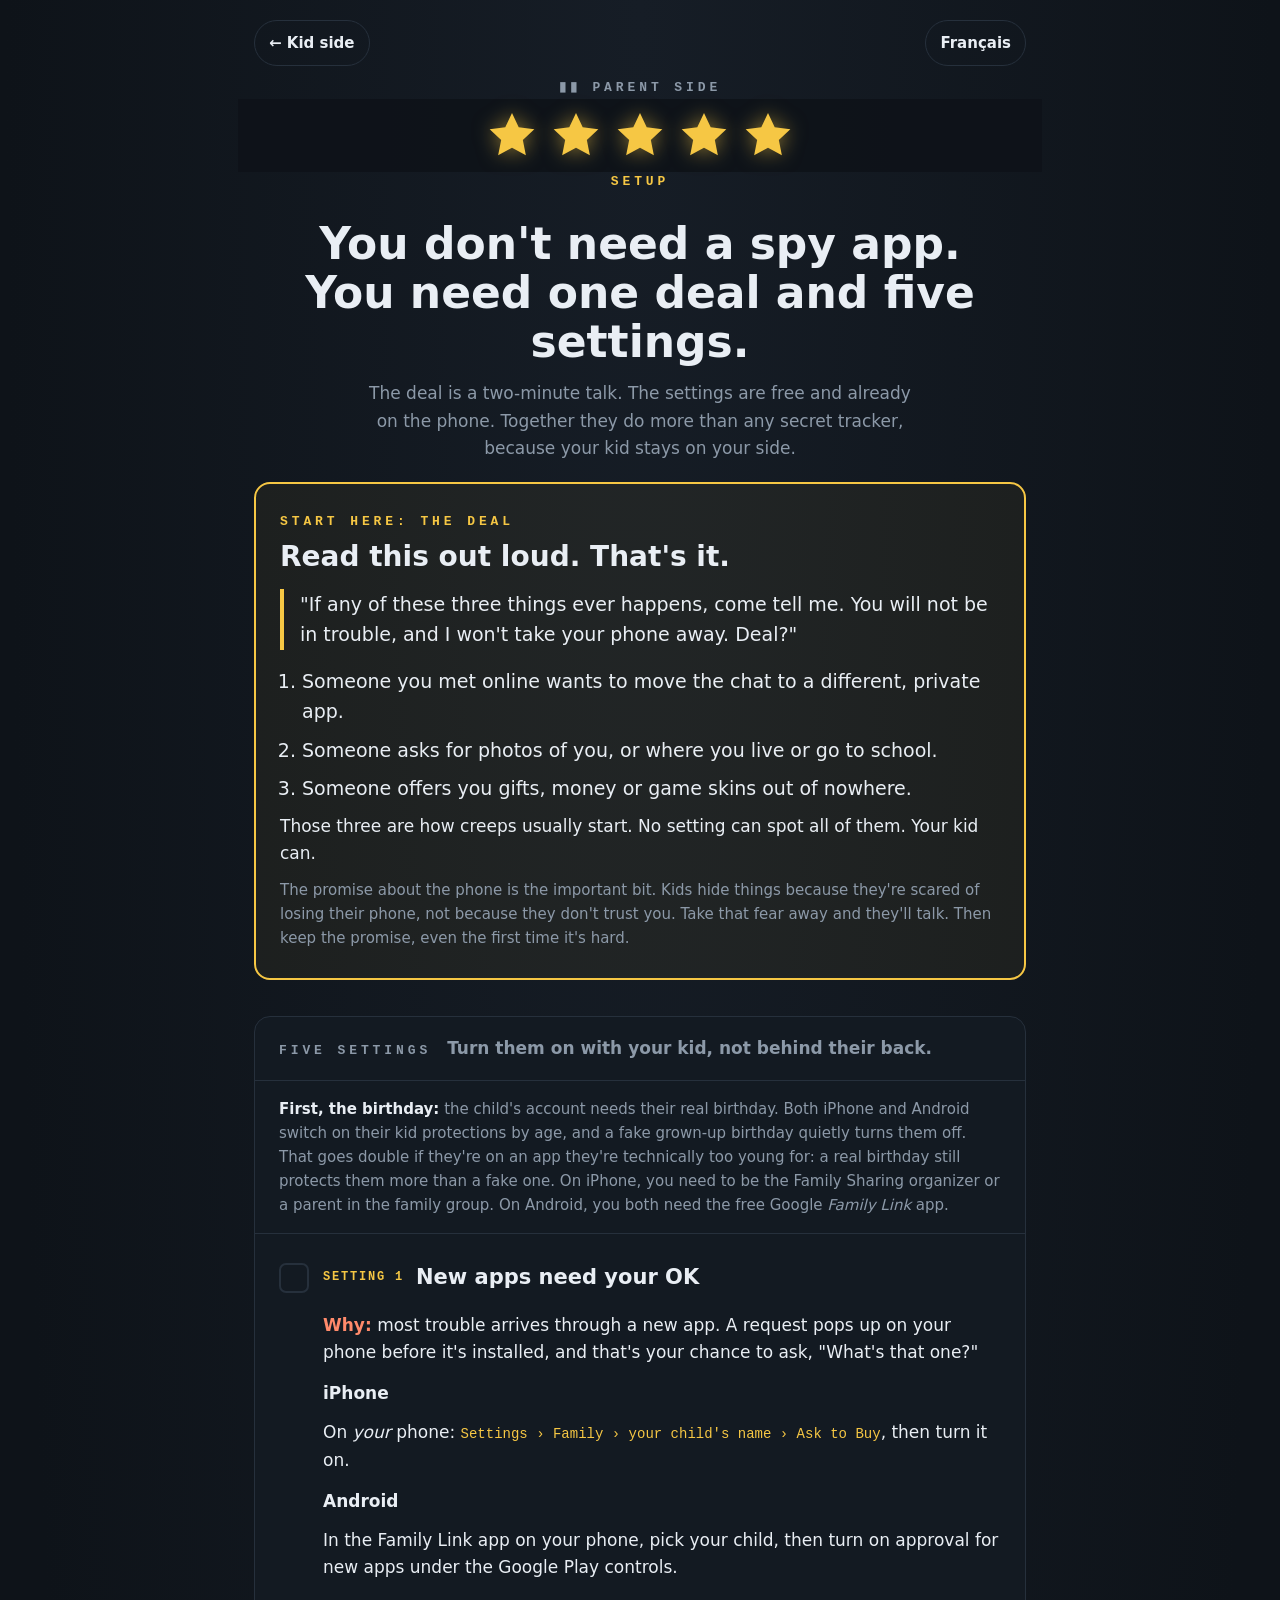
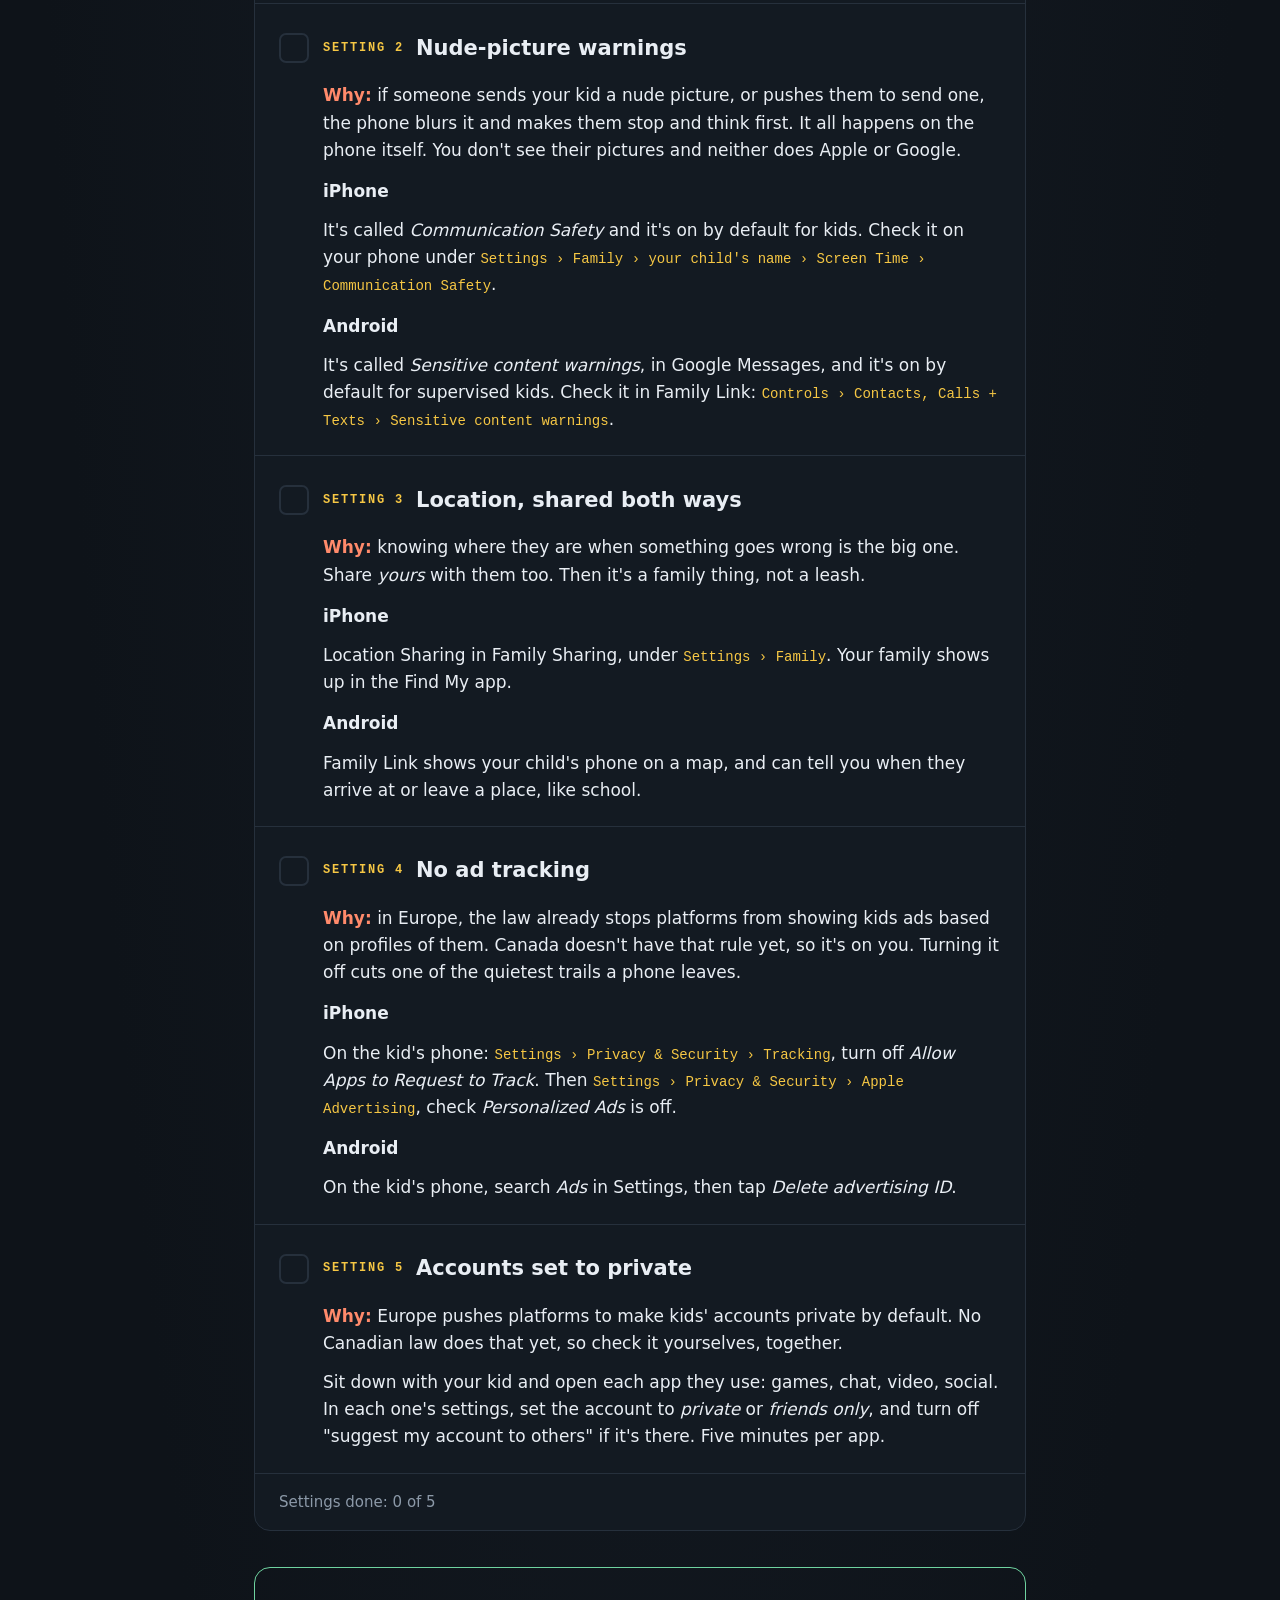
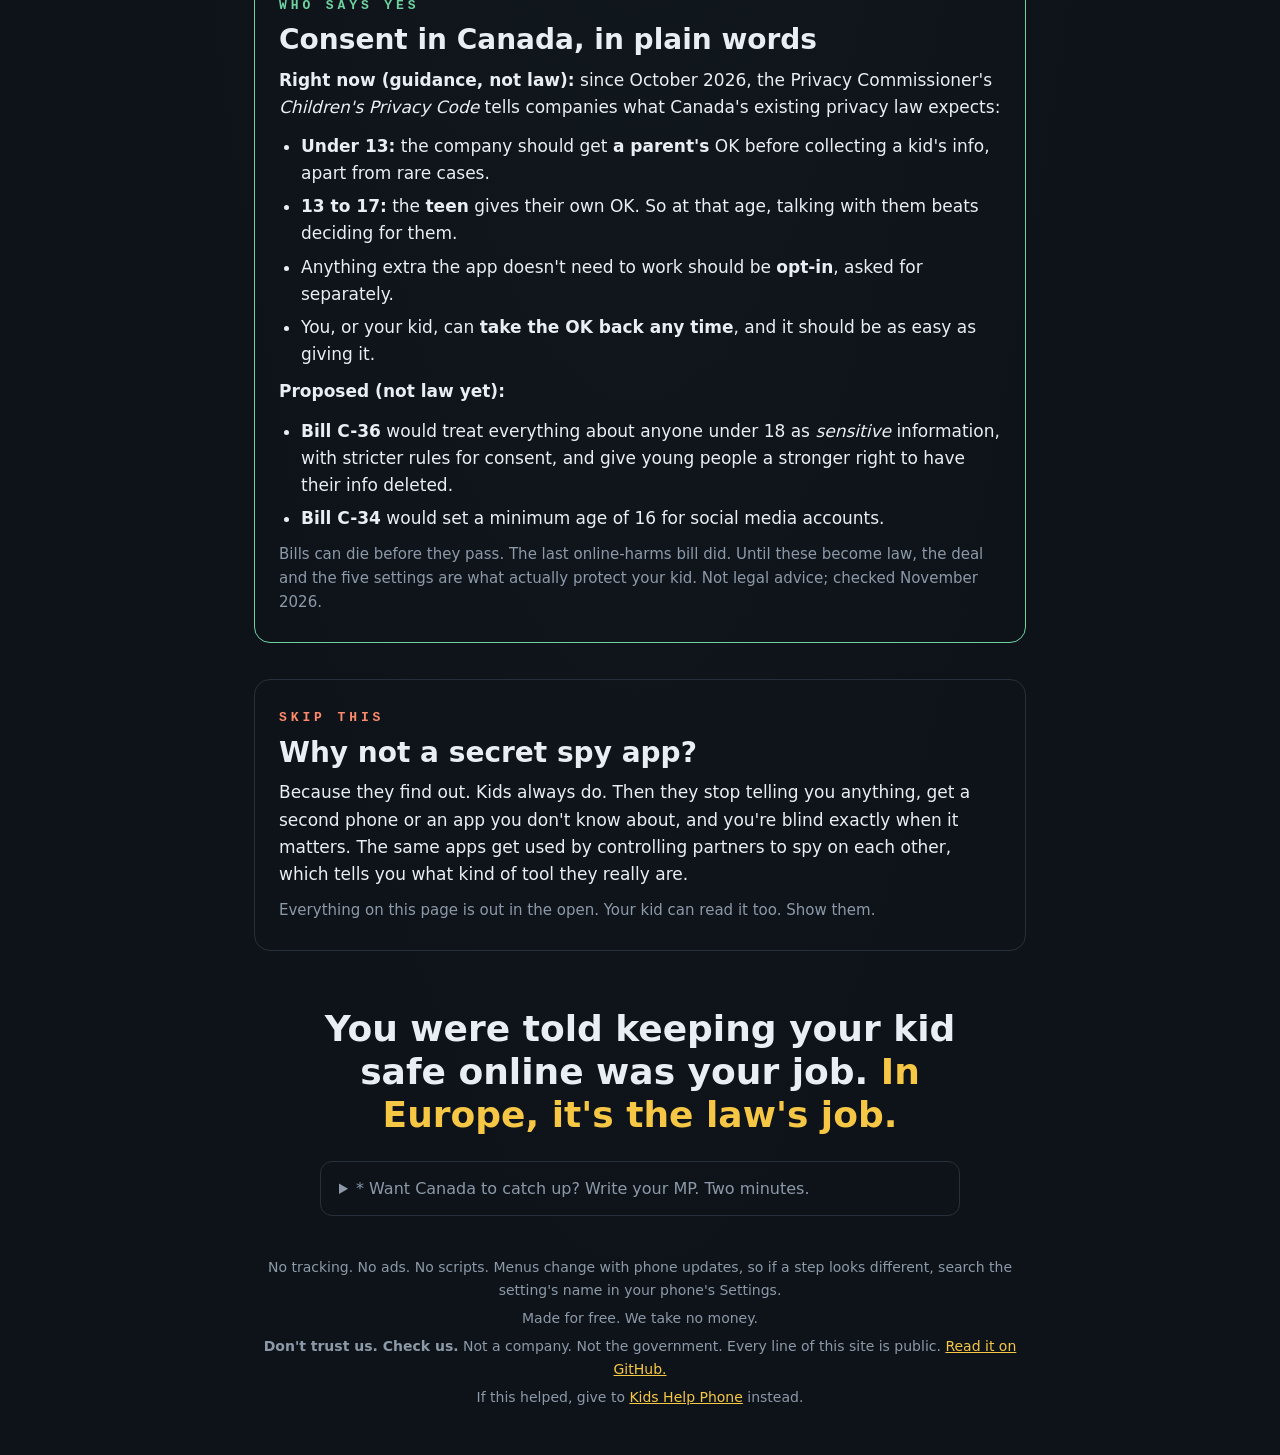
==== commit 129a2dad: "Add files via upload" ====
--- a/parents.html
+++ b/parents.html
@@ -24,11 +24,15 @@
     <span class="lang"><span class="t-en"><a href="#fr" lang="fr">Français</a></span><span class="t-fr"><a href="#en" lang="en">English</a></span></span>
   </nav>
 
+  <section class="hud hud-top">
+    <div class="mono paused">▮▮ <span class="t-en">Parent side</span><span class="t-fr" lang="fr">Côté parents</span></div>
+  </section>
+
+  <div class="starbar"><div class="stars" aria-hidden="true">
+      <svg class="s1" viewBox="0 0 24 24"><use href="#star"/></svg><svg class="s2" viewBox="0 0 24 24"><use href="#star"/></svg><svg class="s3" viewBox="0 0 24 24"><use href="#star"/></svg><svg class="s4" viewBox="0 0 24 24"><use href="#star"/></svg><svg class="s5" viewBox="0 0 24 24"><use href="#star"/></svg>
+    </div></div>
+
   <section class="hud">
-    <div class="mono paused">▮▮ <span class="t-en">Parent side</span><span class="t-fr" lang="fr">Côté parents</span></div>
-    <div class="stars" aria-hidden="true">
-      <svg class="s1" viewBox="0 0 24 24"><use href="#star"/></svg><svg class="s2" viewBox="0 0 24 24"><use href="#star"/></svg><svg class="s3" viewBox="0 0 24 24"><use href="#star"/></svg><svg class="s4" viewBox="0 0 24 24"><use href="#star"/></svg><svg class="s5" viewBox="0 0 24 24"><use href="#star"/></svg>
-    </div>
     <div class="mono wl"><span class="t-en">Setup</span><span class="t-fr" lang="fr">Configuration</span></div>
     <div class="b-en">
       <h1>You don't need a spy app. You need one deal and five settings.</h1>
--- a/style.css
+++ b/style.css
@@ -28,8 +28,14 @@
 .stars{display:flex;justify-content:center;margin:22px 0 10px}
 .stars svg{width:46px;height:46px;fill:var(--gold);filter:drop-shadow(0 0 10px rgba(246,199,68,.55));margin:0 6px;transition:fill .5s,filter .5s,transform .5s;animation:flash 1.1s step-end infinite}
 @keyframes flash{50%{opacity:.45}}
-#m1:checked~.hud .s1,#m2:checked~.hud .s2,#m3:checked~.hud .s3,#m4:checked~.hud .s4,#m5:checked~.hud .s5{fill:var(--dim);filter:none;animation:none;transform:scale(.9)}
+#m1:checked~.starbar .s1,#m2:checked~.starbar .s2,#m3:checked~.starbar .s3,#m4:checked~.starbar .s4,#m5:checked~.starbar .s5{fill:var(--dim);filter:none;animation:none;transform:scale(.9)}
 .wl{color:var(--gold);font-weight:700}
+/* Sticky stars: the star bar stays pinned to the top while you scroll the missions.
+   position:sticky is plain CSS; on very old browsers the bar just scrolls away like normal. */
+.hud-top{padding-top:12px}
+.starbar{position:-webkit-sticky;position:sticky;top:0;z-index:5;margin:0 -16px;padding:10px 16px;background:#0e1319;background:rgba(14,19,25,.94);border-bottom:1px solid transparent}
+.starbar .stars{margin:0}
+.hud-top+.starbar+.hud{padding-top:0}
 h1{font-size:36px;line-height:1.12;margin:26px auto 14px;max-width:24ch}
 .lede{color:var(--mute);max-width:52ch;margin:0 auto 20px}
 .side-link{margin:0 0 36px;font-size:15px}
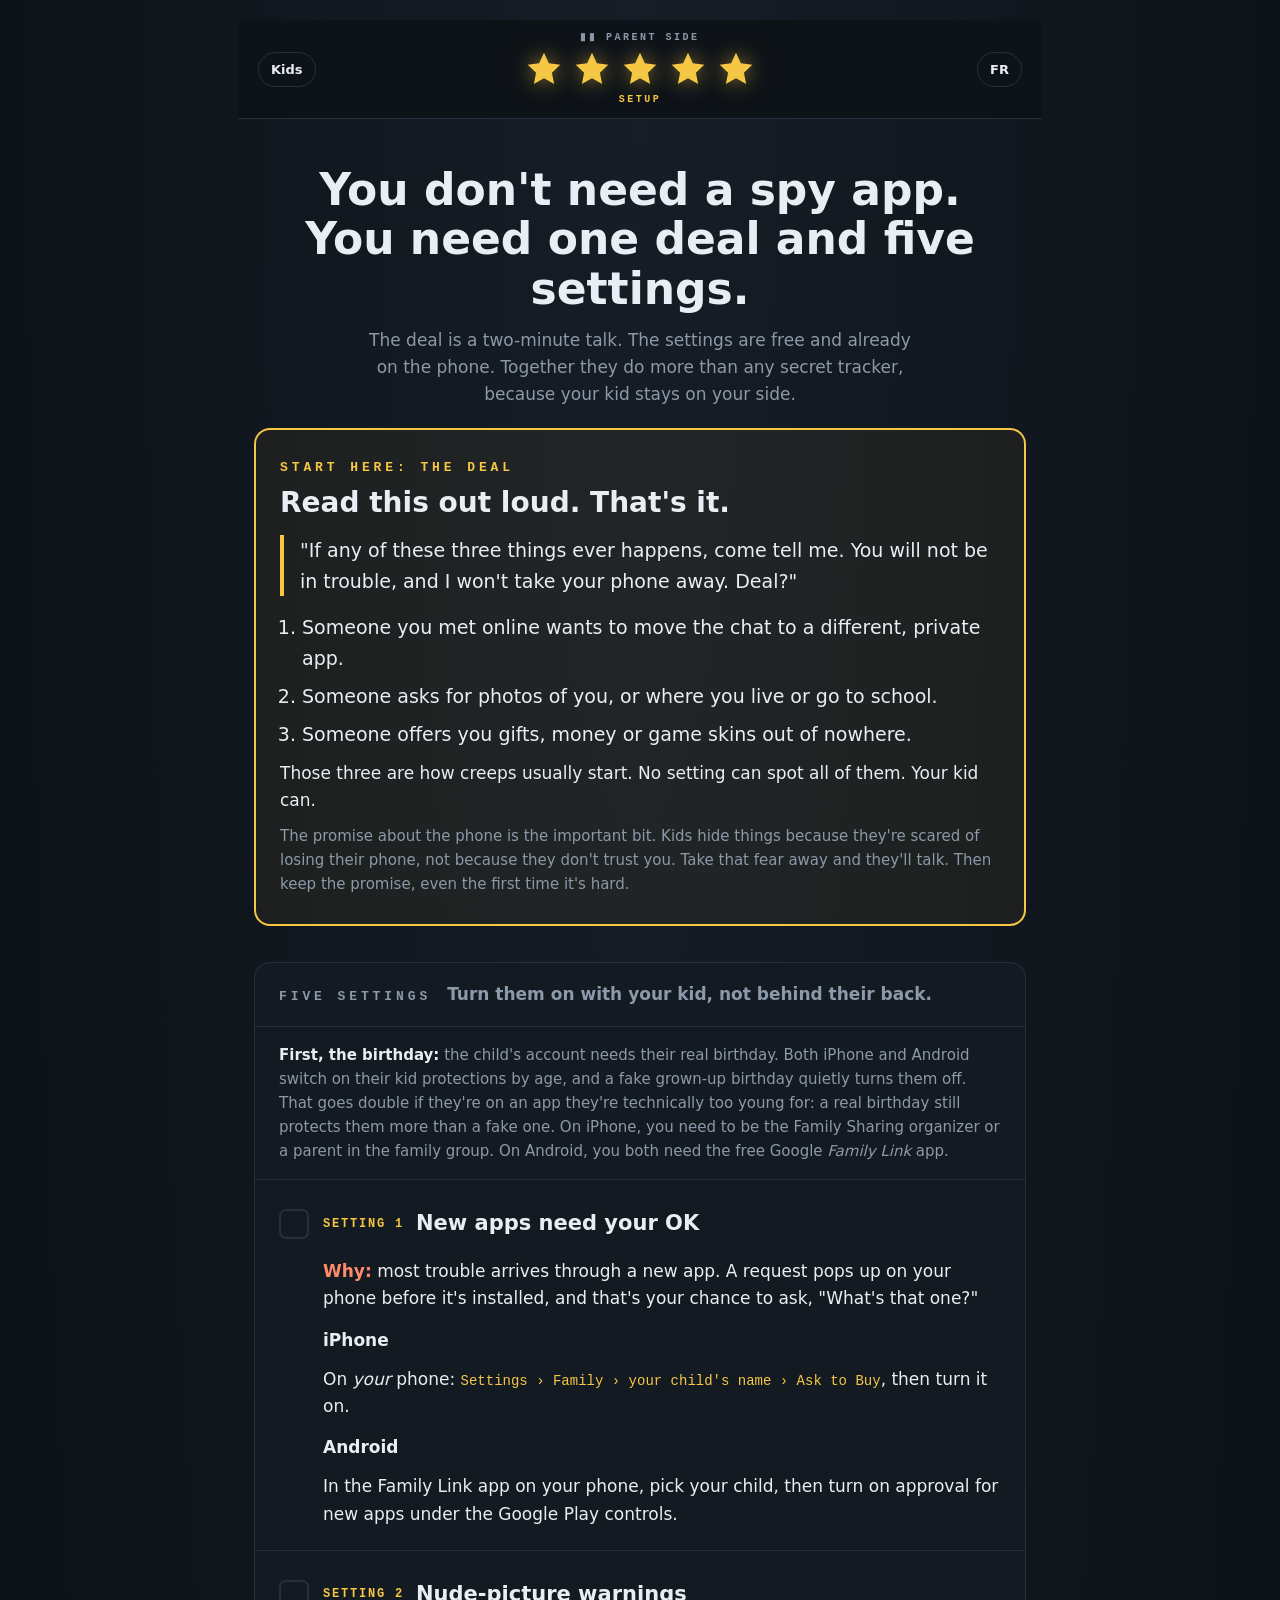
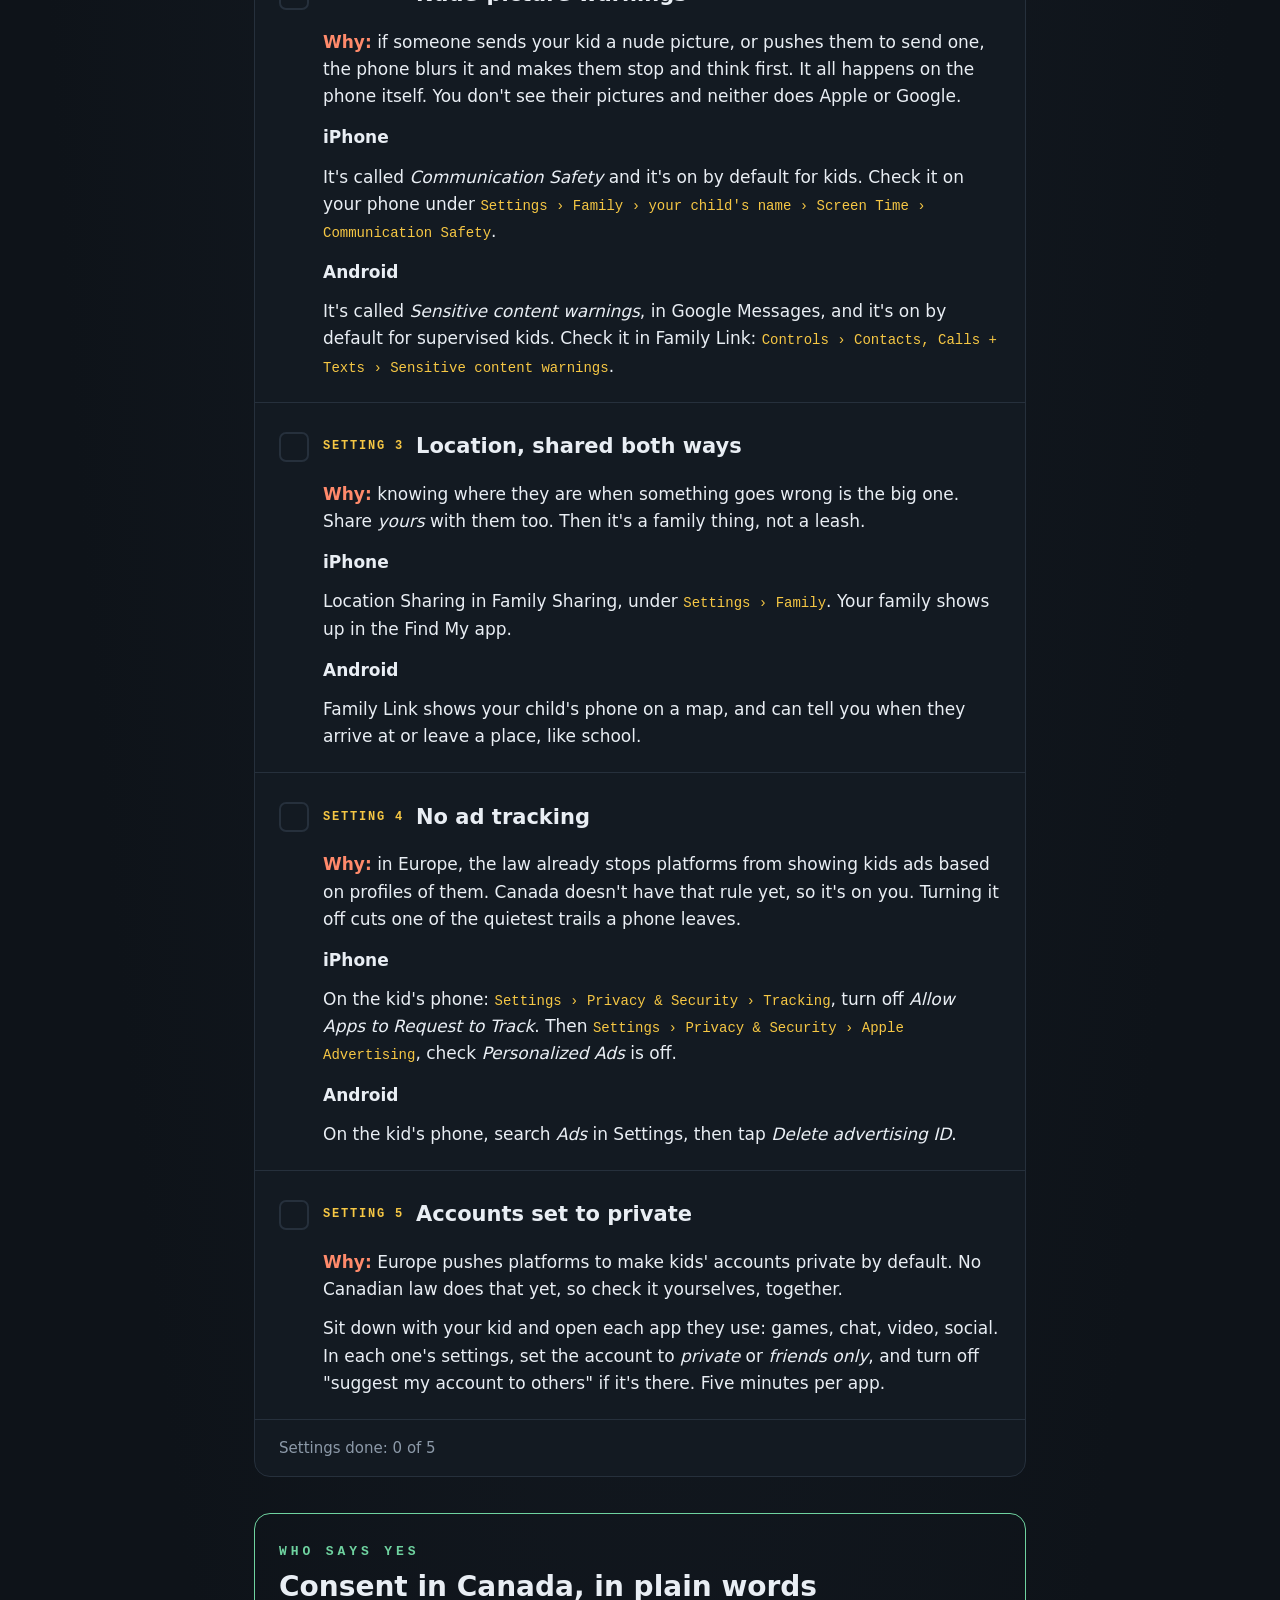
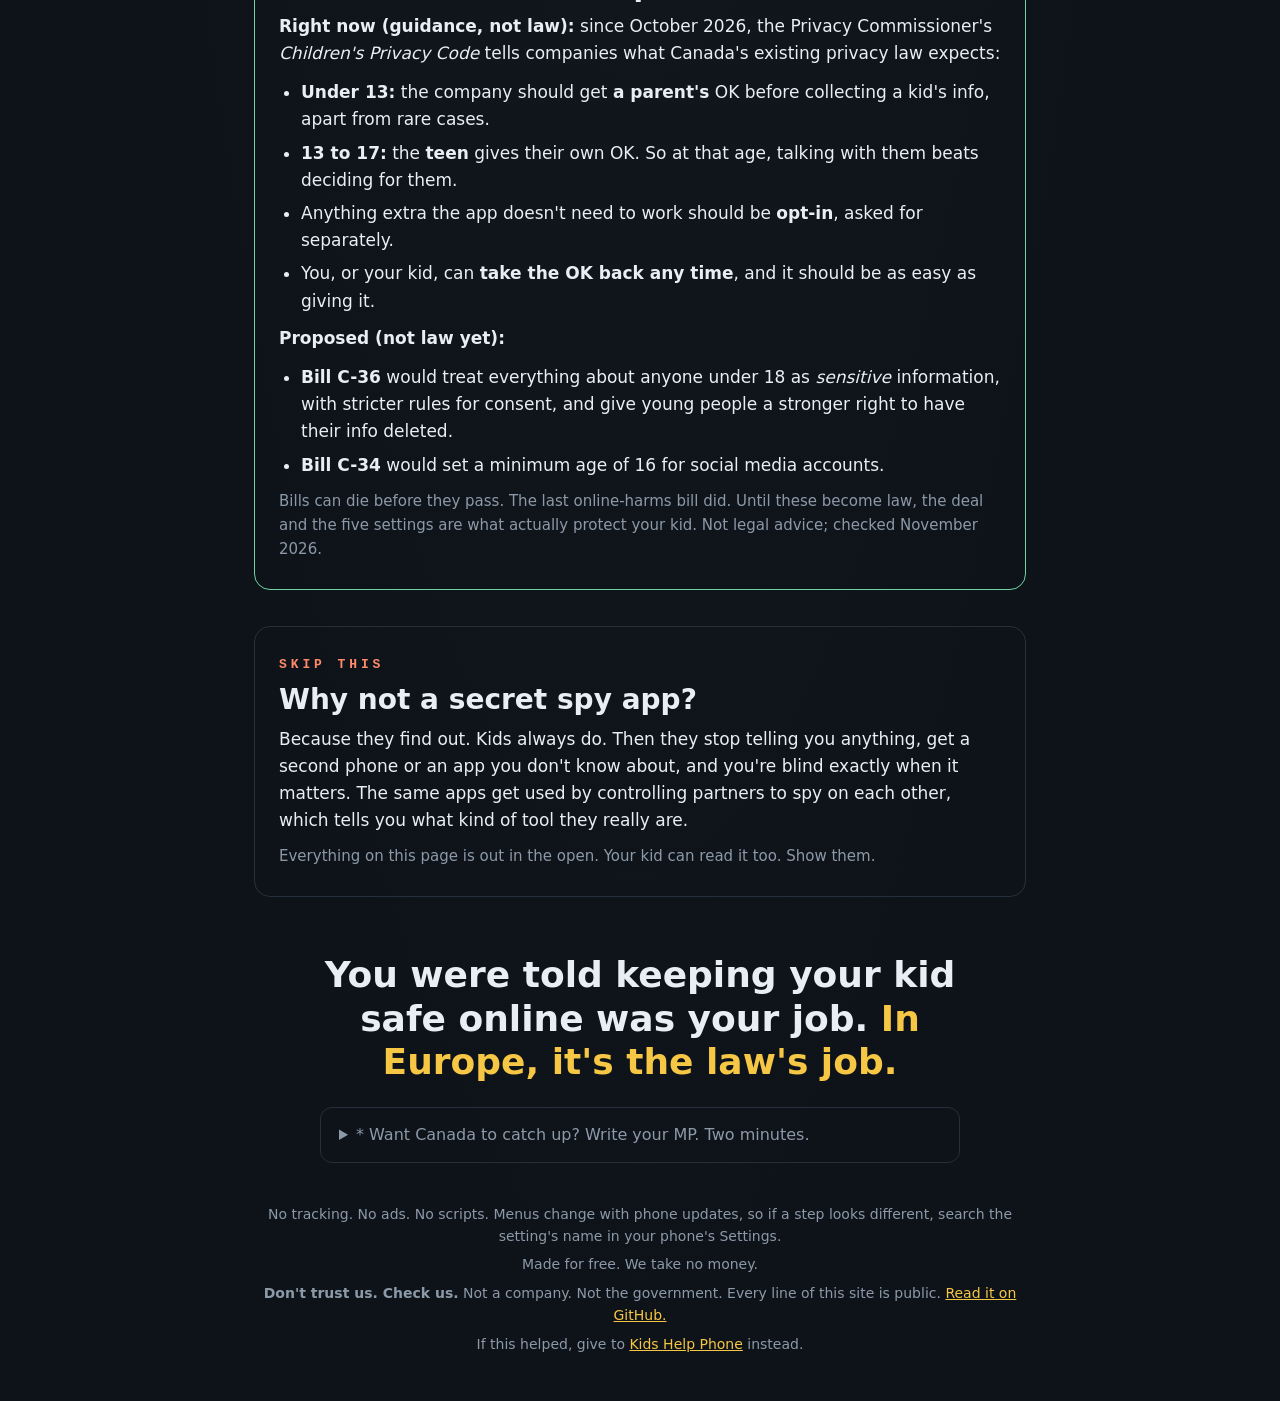
==== commit 169f499a: "Add files via upload" ====
--- a/parents.html
+++ b/parents.html
@@ -19,21 +19,19 @@
   <input class="cb" type="checkbox" id="m4">
   <input class="cb" type="checkbox" id="m5">
 
-  <nav class="topbar">
-    <span class="back"><span class="t-en"><a href="index.html">← Kid side</a></span><span class="t-fr" lang="fr"><a href="index.html#fr">← Côté jeunes</a></span></span>
-    <span class="lang"><span class="t-en"><a href="#fr" lang="fr">Français</a></span><span class="t-fr"><a href="#en" lang="en">English</a></span></span>
-  </nav>
-
-  <section class="hud hud-top">
-    <div class="mono paused">▮▮ <span class="t-en">Parent side</span><span class="t-fr" lang="fr">Côté parents</span></div>
-  </section>
-
-  <div class="starbar"><div class="stars" aria-hidden="true">
+  <div class="starbar">
+    <span class="bar-l"><span class="t-en"><a href="index.html">Kids</a></span><span class="t-fr" lang="fr"><a href="index.html#fr">Jeunes</a></span></span>
+    <div class="bar-c">
+      <div class="mono paused">▮▮ <span class="t-en">Parent side</span><span class="t-fr" lang="fr">Côté parents</span></div>
+      <div class="stars" aria-hidden="true">
       <svg class="s1" viewBox="0 0 24 24"><use href="#star"/></svg><svg class="s2" viewBox="0 0 24 24"><use href="#star"/></svg><svg class="s3" viewBox="0 0 24 24"><use href="#star"/></svg><svg class="s4" viewBox="0 0 24 24"><use href="#star"/></svg><svg class="s5" viewBox="0 0 24 24"><use href="#star"/></svg>
-    </div></div>
+    </div>
+      <div class="mono wl"><span class="t-en">Setup</span><span class="t-fr" lang="fr">Configuration</span></div>
+    </div>
+    <span class="bar-r"><span class="t-en"><a href="#fr" lang="fr" title="Français">FR</a></span><span class="t-fr"><a href="#en" lang="en" title="English">EN</a></span></span>
+  </div>
 
   <section class="hud">
-    <div class="mono wl"><span class="t-en">Setup</span><span class="t-fr" lang="fr">Configuration</span></div>
     <div class="b-en">
       <h1>You don't need a spy app. You need one deal and five settings.</h1>
       <p class="lede">The deal is a two-minute talk. The settings are free and already on the phone. Together they do more than any secret tracker, because your kid stays on your side.</p>
--- a/style.css
+++ b/style.css
@@ -30,12 +30,18 @@
 @keyframes flash{50%{opacity:.45}}
 #m1:checked~.starbar .s1,#m2:checked~.starbar .s2,#m3:checked~.starbar .s3,#m4:checked~.starbar .s4,#m5:checked~.starbar .s5{fill:var(--dim);filter:none;animation:none;transform:scale(.9)}
 .wl{color:var(--gold);font-weight:700}
-/* Sticky stars: the star bar stays pinned to the top while you scroll the missions.
+/* Sticky bar: one slim HUD row pinned to the top while you scroll.
+   Left: link to the other side. Middle: GAME PAUSED / stars / WANTED LEVEL. Right: FR / EN.
    position:sticky is plain CSS; on very old browsers the bar just scrolls away like normal. */
-.hud-top{padding-top:12px}
-.starbar{position:-webkit-sticky;position:sticky;top:0;z-index:5;margin:0 -16px;padding:10px 16px;background:#0e1319;background:rgba(14,19,25,.94);border-bottom:1px solid transparent}
-.starbar .stars{margin:0}
-.hud-top+.starbar+.hud{padding-top:0}
+.starbar{position:-webkit-sticky;position:sticky;top:0;z-index:5;display:flex;justify-content:space-between;align-items:center;display:grid;grid-template-columns:1fr auto 1fr;margin:0 -16px;padding:8px 12px;background:#0e1319;background:rgba(14,19,25,.95);border-bottom:1px solid var(--line)}
+.bar-l{justify-self:start}.bar-r{justify-self:end}
+.bar-l a,.bar-r a{display:inline-block;padding:10px 12px;border:1px solid var(--line);border-radius:999px;text-decoration:none;font-weight:700;font-size:13px;color:var(--ink);line-height:1}
+.bar-l a:hover,.bar-r a:hover{border-color:var(--gold)}
+.bar-c{text-align:center}
+.starbar .paused,.starbar .wl{font-size:10px;letter-spacing:.25em}
+.starbar .stars{margin:4px 0}
+.starbar .stars svg{width:28px;height:28px;margin:0 3px}
+.hud{padding-top:20px}
 h1{font-size:36px;line-height:1.12;margin:26px auto 14px;max-width:24ch}
 .lede{color:var(--mute);max-width:52ch;margin:0 auto 20px}
 .side-link{margin:0 0 36px;font-size:15px}
@@ -114,6 +120,6 @@
 footer{text-align:center;color:var(--mute);font-size:14px;margin-top:40px}
 footer p{margin:6px 0}
 
-@media(min-width:601px){h1{font-size:44px}.stars svg{width:52px;height:52px}.final .slap{font-size:36px}}
+@media(min-width:601px){h1{font-size:44px}.starbar .stars svg{width:38px;height:38px;margin:0 5px}.starbar{padding:10px 20px}.final .slap{font-size:36px}}
 @media(max-width:600px){.body{padding-left:0}.m,.card>header,.why,.tally,.box2{padding-left:16px;padding-right:16px}}
 @media(prefers-reduced-motion:reduce){.stars svg{animation:none}*{transition:none!important}}
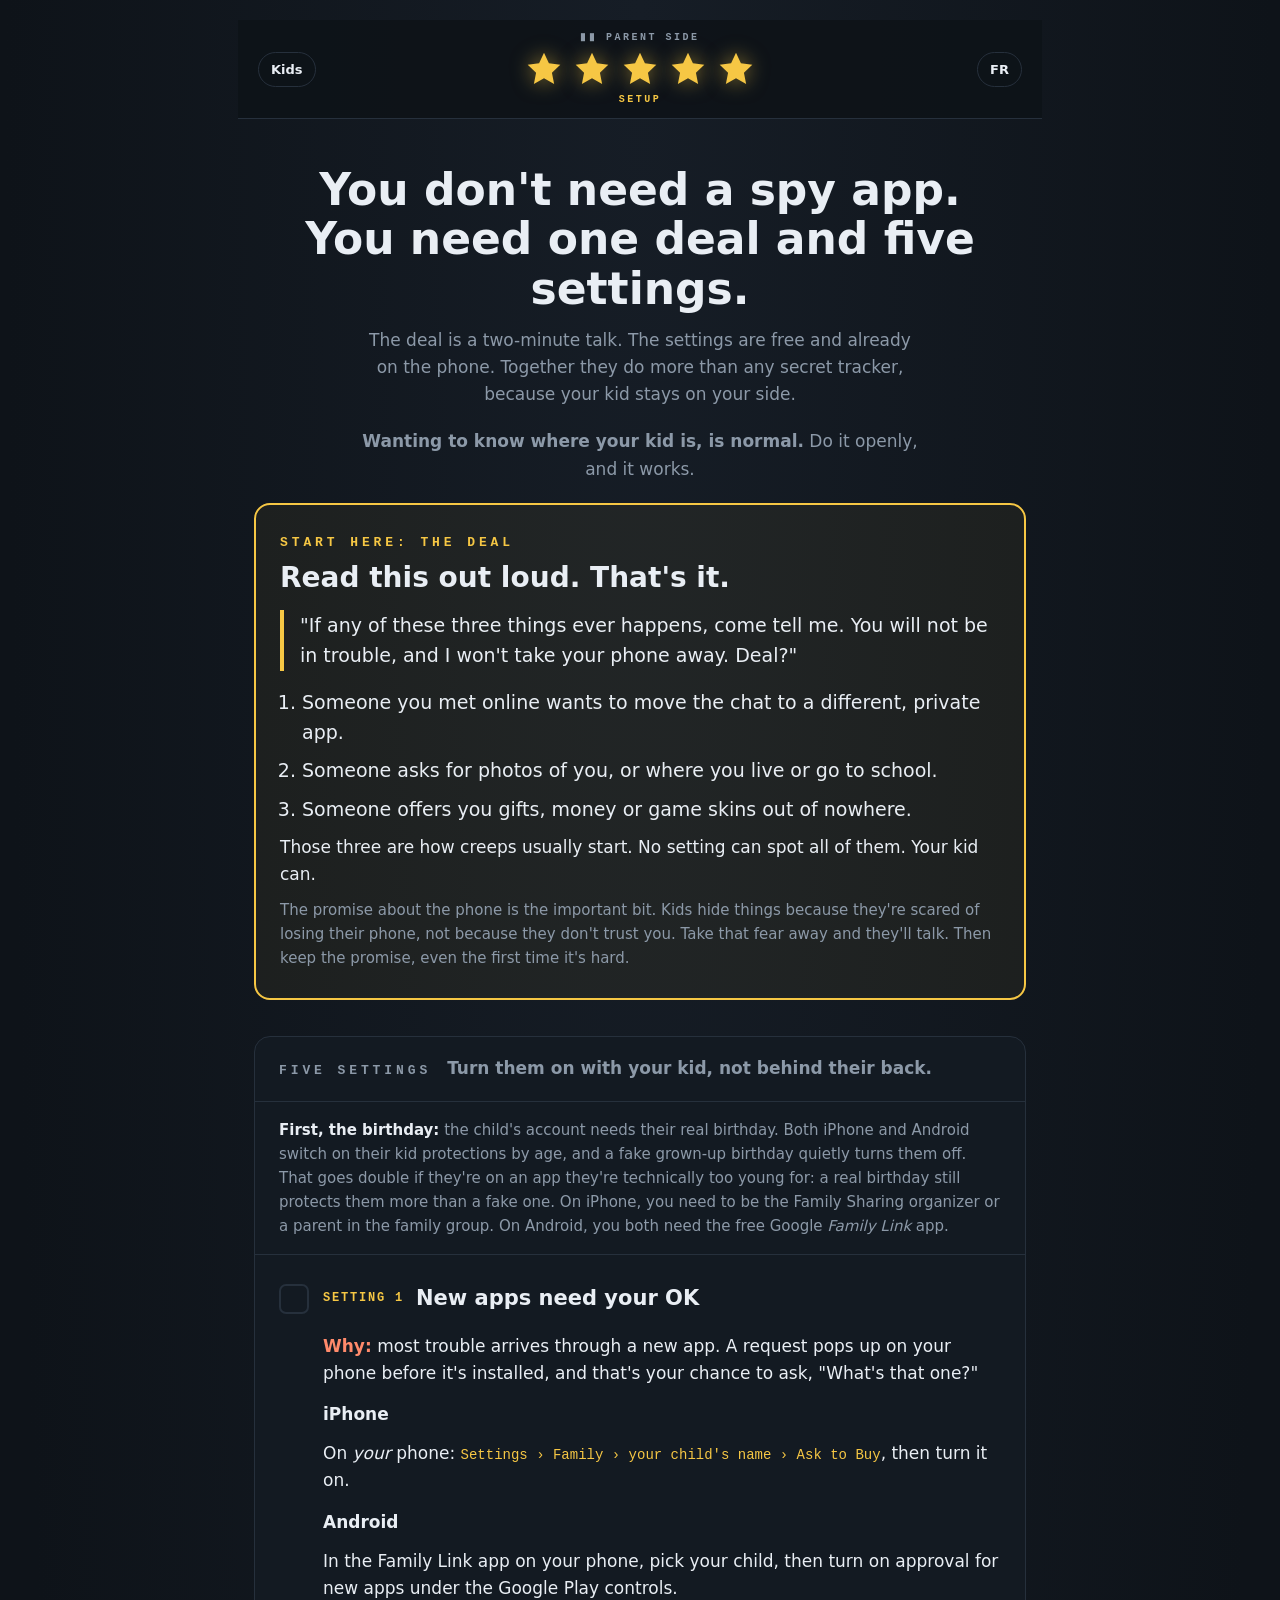
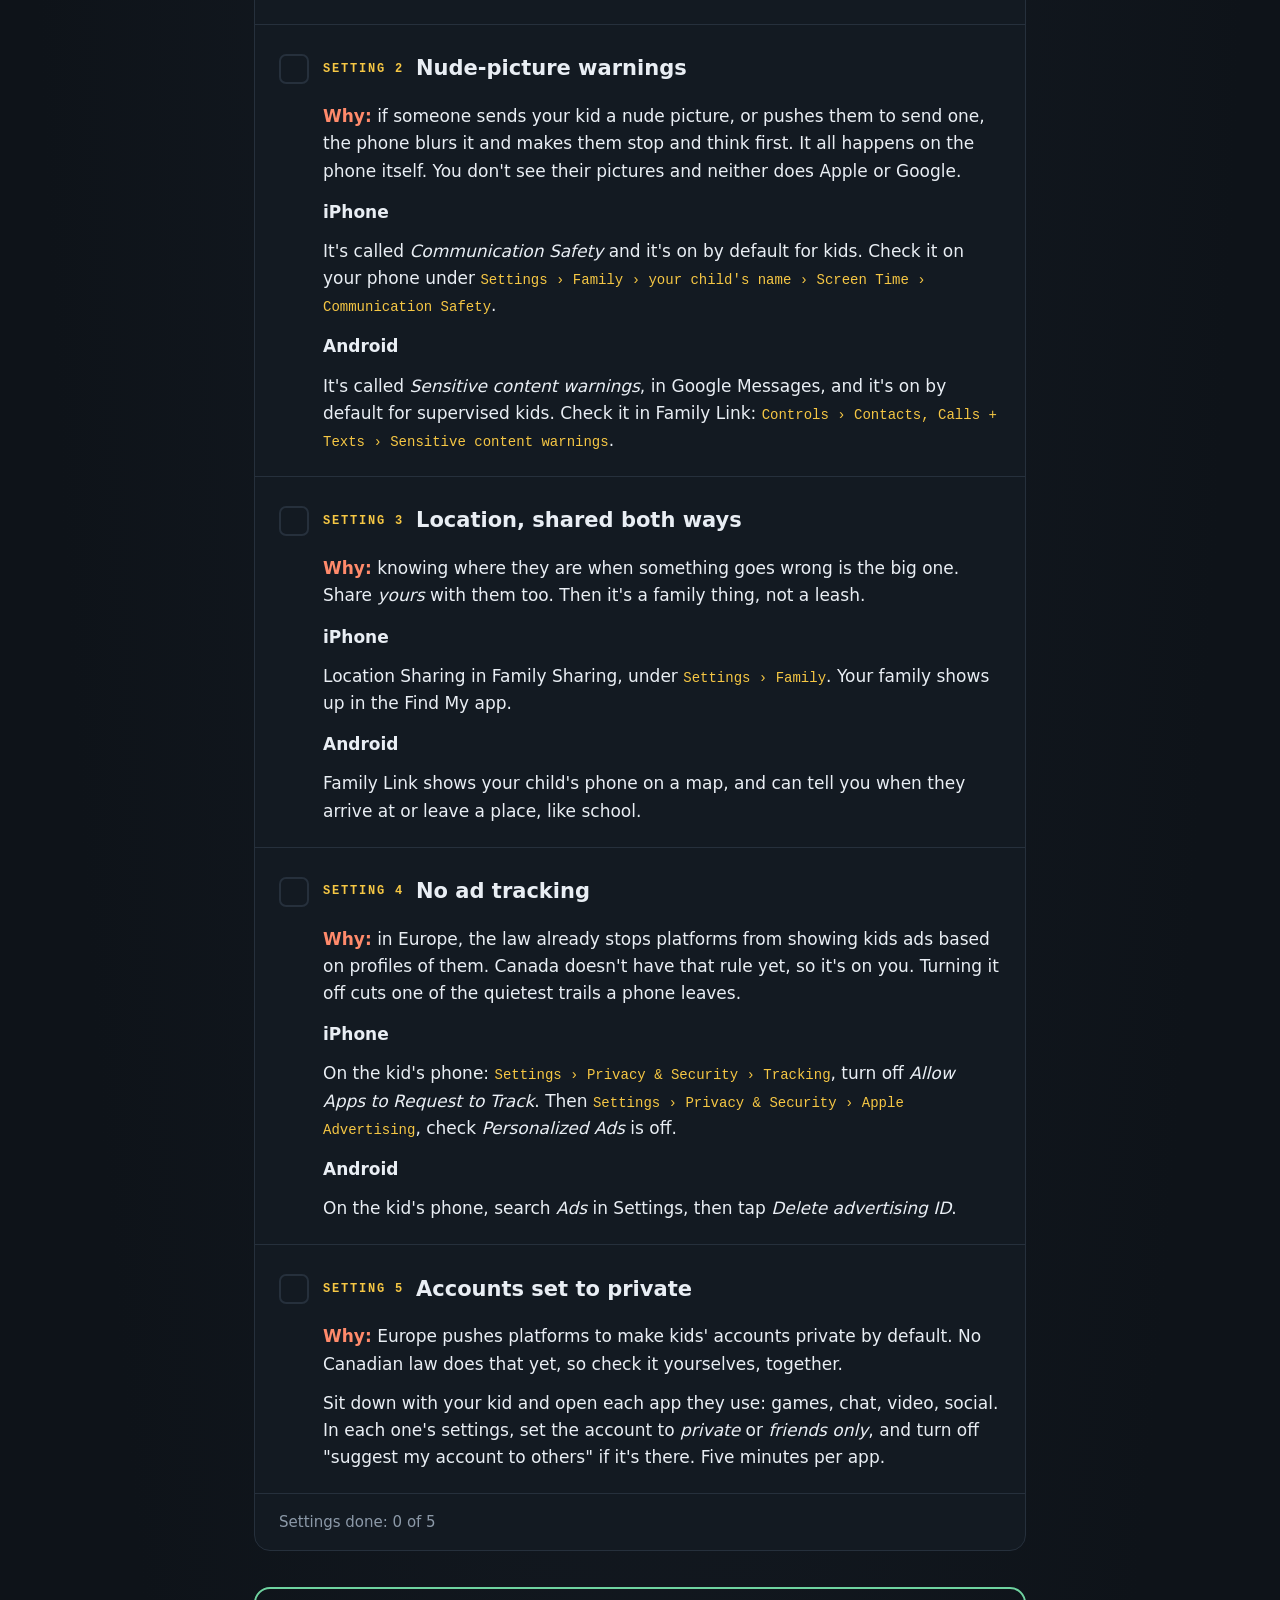
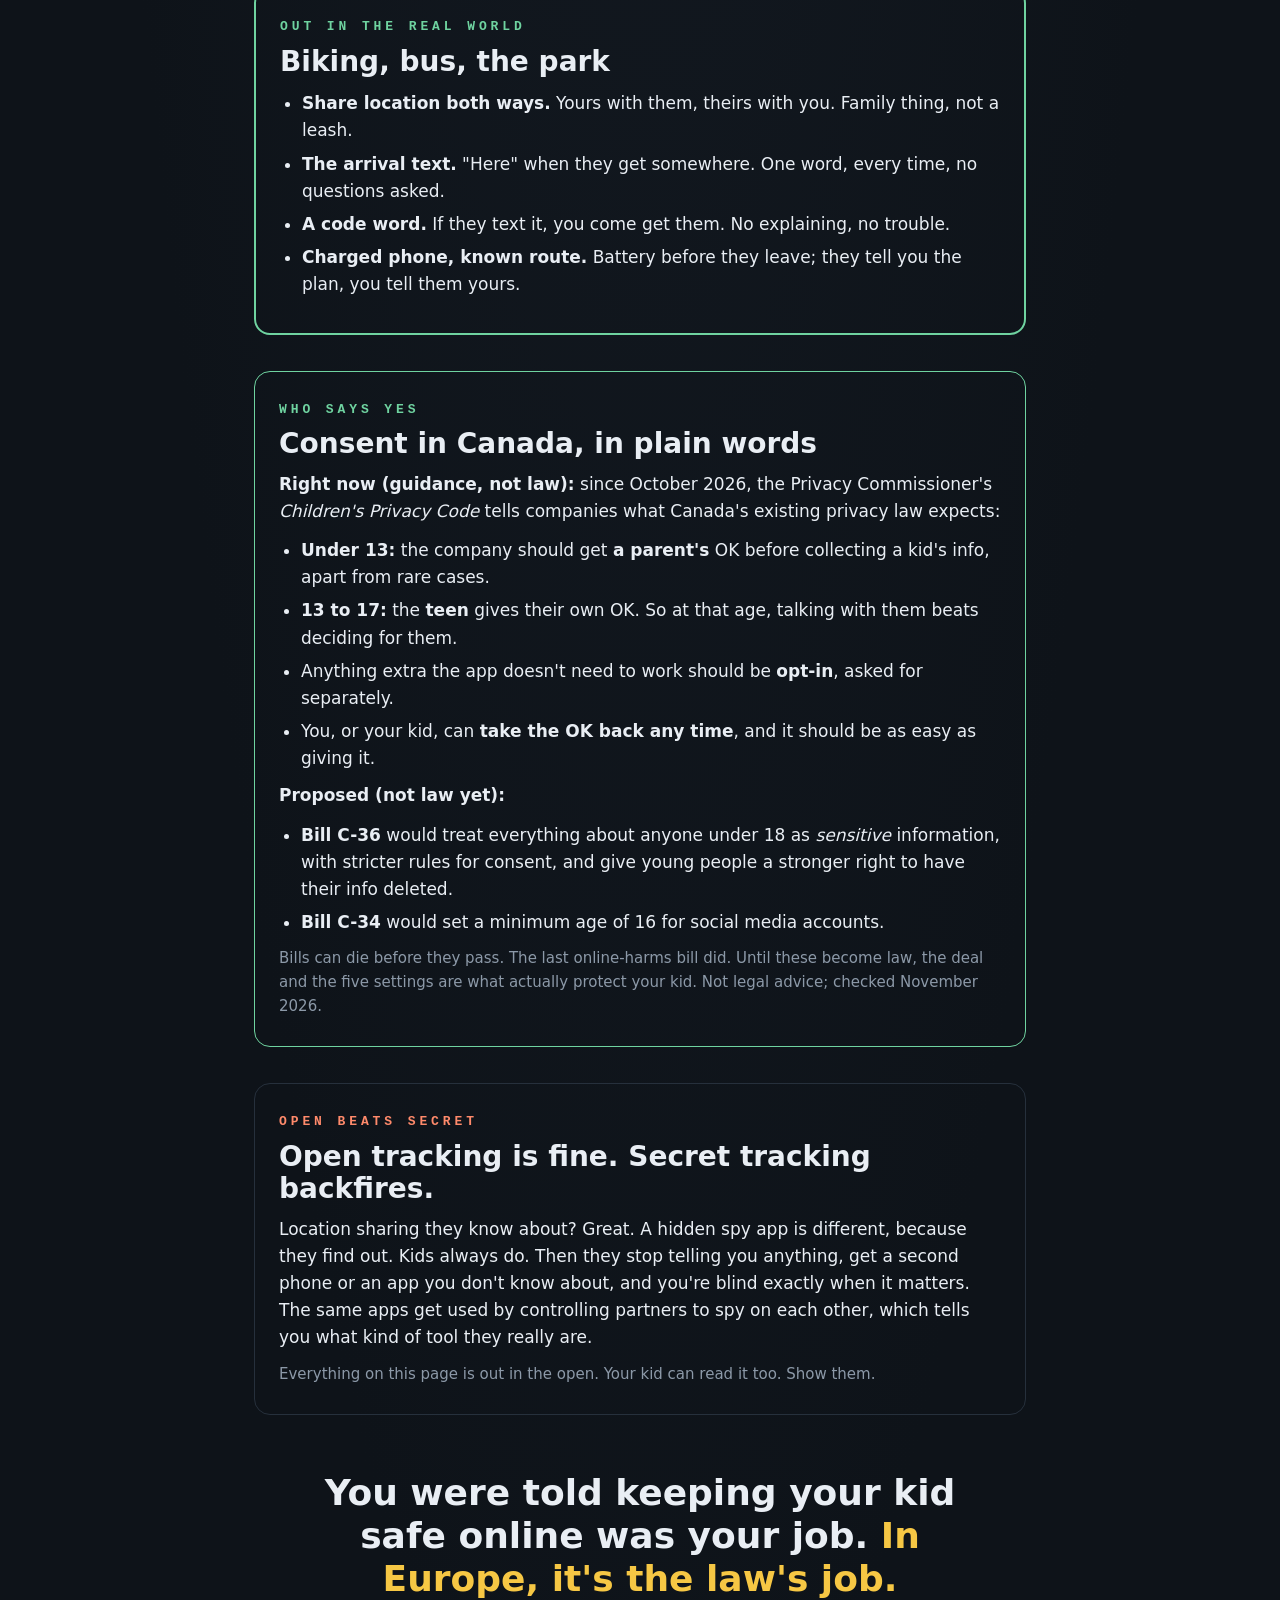
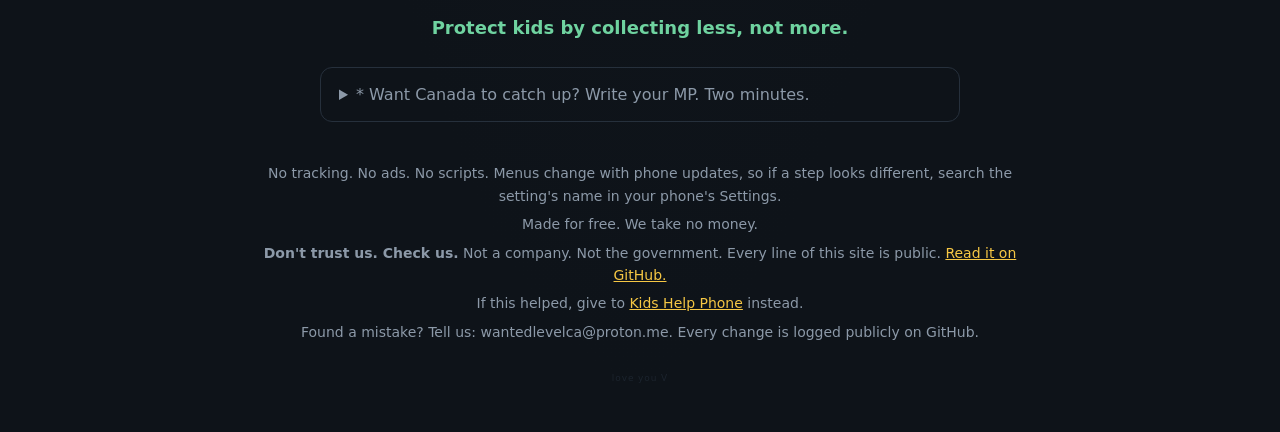
==== commit 144d7fa6: "Add files via upload" ====
--- a/parents.html
+++ b/parents.html
@@ -3,7 +3,7 @@
 <head>
 <meta charset="utf-8">
 <meta name="viewport" content="width=device-width, initial-scale=1">
-<title>Five Stars: Parent side</title>
+<title>Wanted Level: Parent side</title>
 <link rel="stylesheet" href="style.css">
 </head>
 <body>
@@ -35,10 +35,12 @@
     <div class="b-en">
       <h1>You don't need a spy app. You need one deal and five settings.</h1>
       <p class="lede">The deal is a two-minute talk. The settings are free and already on the phone. Together they do more than any secret tracker, because your kid stays on your side.</p>
+      <p class="lede"><b>Wanting to know where your kid is, is normal.</b> Do it openly, and it works.</p>
     </div>
     <div class="b-fr" lang="fr-CA">
       <h1>Pas besoin d'appli espion. Il vous faut une entente et cinq réglages.</h1>
       <p class="lede">L'entente, c'est une jasette de deux minutes. Les réglages sont gratuits et déjà dans le téléphone. Ensemble, ils font plus que n'importe quel traceur secret, parce que votre enfant reste de votre bord.</p>
+      <p class="lede"><b>Vouloir savoir où est votre enfant, c'est normal.</b> Faites-le ouvertement, et ça marche.</p>
     </div>
   </section>
 
@@ -170,6 +172,29 @@
     </div>
   </section>
 
+  <section class="box2 help" aria-label="Out in the real world">
+    <div class="b-en">
+      <div class="mono">Out in the real world</div>
+      <h2>Biking, bus, the park</h2>
+      <ul>
+        <li><b>Share location both ways.</b> Yours with them, theirs with you. Family thing, not a leash.</li>
+        <li><b>The arrival text.</b> "Here" when they get somewhere. One word, every time, no questions asked.</li>
+        <li><b>A code word.</b> If they text it, you come get them. No explaining, no trouble.</li>
+        <li><b>Charged phone, known route.</b> Battery before they leave; they tell you the plan, you tell them yours.</li>
+      </ul>
+    </div>
+    <div class="b-fr" lang="fr-CA">
+      <div class="mono">Dans la vraie vie</div>
+      <h2>Le vélo, l'autobus, le parc</h2>
+      <ul>
+        <li><b>Partagez la position dans les deux sens.</b> La vôtre avec lui, la sienne avec vous. Une affaire de famille, pas une laisse.</li>
+        <li><b>Le texto d'arrivée.</b> « Arrivé » quand il arrive quelque part. Un mot, chaque fois, sans questions.</li>
+        <li><b>Un mot de code.</b> S'il vous l'envoie, vous allez le chercher. Pas d'explications, pas de trouble.</li>
+        <li><b>Téléphone chargé, trajet connu.</b> La batterie avant de partir; il vous dit son plan, vous lui dites le vôtre.</li>
+      </ul>
+    </div>
+  </section>
+
   <section class="box2 law" aria-label="Consent in Canada">
     <div class="b-en">
       <div class="mono">Who says yes</div>
@@ -209,15 +234,15 @@
 
   <section class="box2 dont">
     <div class="b-en">
-      <div class="mono">Skip this</div>
-      <h2>Why not a secret spy app?</h2>
-      <p>Because they find out. Kids always do. Then they stop telling you anything, get a second phone or an app you don't know about, and you're blind exactly when it matters. The same apps get used by controlling partners to spy on each other, which tells you what kind of tool they really are.</p>
+      <div class="mono">Open beats secret</div>
+      <h2>Open tracking is fine. Secret tracking backfires.</h2>
+      <p>Location sharing they know about? Great. A hidden spy app is different, because they find out. Kids always do. Then they stop telling you anything, get a second phone or an app you don't know about, and you're blind exactly when it matters. The same apps get used by controlling partners to spy on each other, which tells you what kind of tool they really are.</p>
       <p class="mute">Everything on this page is out in the open. Your kid can read it too. Show them.</p>
     </div>
     <div class="b-fr" lang="fr-CA">
-      <div class="mono">À éviter</div>
-      <h2>Pourquoi pas une appli espion secrète?</h2>
-      <p>Parce qu'ils finissent par le savoir. Les jeunes le découvrent toujours. Ensuite, ils arrêtent de vous parler, se trouvent un deuxième téléphone ou une appli que vous ne connaissez pas, et vous êtes aveugle exactement au moment où ça compte. Les mêmes applis servent à des conjoints contrôlants pour s'espionner, ce qui en dit long sur ce genre d'outil.</p>
+      <div class="mono">À découvert, c'est mieux</div>
+      <h2>Suivre ouvertement, c'est correct. En secret, ça se retourne contre vous.</h2>
+      <p>Un partage de position qu'il connaît? Parfait. Une appli espion cachée, c'est autre chose, parce qu'ils finissent par le savoir. Les jeunes le découvrent toujours. Ensuite, ils arrêtent de vous parler, se trouvent un deuxième téléphone ou une appli que vous ne connaissez pas, et vous êtes aveugle exactement au moment où ça compte. Les mêmes applis servent à des conjoints contrôlants pour s'espionner, ce qui en dit long sur ce genre d'outil.</p>
       <p class="mute">Tout sur cette page est à découvert. Votre enfant peut la lire aussi. Montrez-la-lui.</p>
     </div>
   </section>
@@ -225,6 +250,7 @@
   <section class="final">
     <div class="b-en">
       <p class="slap">You were told keeping your kid safe online was your job. <em>In Europe, it's the law's job.</em></p>
+      <p class="less">Protect kids by collecting less, not more.</p>
       <details>
         <summary>* Want Canada to catch up? Write your MP. Two minutes.</summary>
         <table class="cmp">
@@ -235,21 +261,25 @@
         </table>
         <p><b>1. Find your MP</b> at <a href="https://www.ourcommons.ca/members/en">ourcommons.ca/members</a>. You type your postal code on Parliament's site, not ours. We never see it. Or search by your MP's name or your town instead.</p>
         <p><b>2. Copy this, add your name and town, send it.</b> One sentence about your own kid makes it land harder than the whole letter.</p>
-        <textarea readonly rows="13" aria-label="Letter to your MP">Dear [MP's name],
-
-I'm a parent in your riding. In Europe, kids' privacy is protected by law: safety built in by default, no ads that profile them, and the right to have their data erased. In Canada, these are still only guidance or proposals, so parents do it themselves.
+        <textarea readonly rows="16" aria-label="Letter to your MP">Dear [MP's name],
+
+You don't need our information. Our children need to be safe.
+
+I'm a parent in your riding. Please protect kids by making companies collect less, not by collecting more about kids. In Europe, kids' privacy is protected by law: safety built in by default, no ads that profile them, and the right to have their data erased. In Canada, these are still only guidance or proposals, so parents do it themselves.
 
 Why don't Canadian kids get the same?
 
-Will you vote to give them those protections? And when apps have to check a kid's age, will you make sure kids can prove it without handing over ID or a face scan? Europe is already building a tool that does this.
+Will you vote to give them those protections? And when apps have to check a kid's age, will you make sure kids can prove it without handing over ID or a face scan?
 
 Thank you,
 [Your name], [Your town]</textarea>
         <p class="mute">Prefer paper? Letters to any MP at the House of Commons, Ottawa, Ontario K1A 0A6 need no stamp.</p>
+        <p class="mute"><b>Want to do more?</b> Canadian groups working on this: <a href="https://openmedia.org">OpenMedia</a> and the <a href="https://ccla.org">Canadian Civil Liberties Association</a>.</p>
       </details>
     </div>
     <div class="b-fr" lang="fr-CA">
       <p class="slap">On vous a dit que protéger votre enfant en ligne, c'était votre job. <em>En Europe, c'est le job de la loi.</em></p>
+      <p class="less">Protéger les jeunes en recueillant moins, pas plus.</p>
       <details>
         <summary>* Vous voulez que le Canada rattrape son retard? Écrivez à votre député. Deux minutes.</summary>
         <table class="cmp">
@@ -260,17 +290,20 @@
         </table>
         <p><b>1. Trouvez votre député</b> sur <a href="https://www.noscommunes.ca/members/fr">noscommunes.ca/members</a>. Vous entrez votre code postal sur le site du Parlement, pas le nôtre. On ne le voit jamais. Vous pouvez aussi chercher par le nom de votre député ou par votre ville.</p>
         <p><b>2. Copiez ceci, ajoutez votre nom et votre ville, envoyez.</b> Une phrase sur votre propre enfant frappe plus fort que toute la lettre.</p>
-        <textarea readonly rows="13" aria-label="Lettre à votre député">Madame la députée, Monsieur le député,
-
-Je suis un parent de votre circonscription. En Europe, la vie privée des jeunes est protégée par la loi : sécurité intégrée par défaut, pas de pubs qui les profilent, et le droit de faire effacer leurs données. Au Canada, ce ne sont encore que des lignes directrices ou des propositions, alors les parents s'en occupent eux-mêmes.
+        <textarea readonly rows="18" aria-label="Lettre à votre député">Madame la députée, Monsieur le député,
+
+Vous n'avez pas besoin de nos informations. Nos enfants ont besoin d'être en sécurité.
+
+Je suis un parent de votre circonscription. Protégez les jeunes en obligeant les entreprises à recueillir moins, pas en recueillant plus sur les jeunes. En Europe, la vie privée des jeunes est protégée par la loi : sécurité intégrée par défaut, pas de pubs qui les profilent, et le droit de faire effacer leurs données. Au Canada, ce ne sont encore que des lignes directrices ou des propositions, alors les parents s'en occupent eux-mêmes.
 
 Pourquoi les jeunes Canadiens n'ont-ils pas la même chose?
 
-Allez-vous voter pour leur donner ces protections? Et quand les applis devront vérifier l'âge d'un jeune, allez-vous vous assurer qu'il puisse le prouver sans fournir de pièce d'identité ni de scan de son visage? L'Europe construit déjà un outil qui fait ça.
+Allez-vous voter pour leur donner ces protections? Et quand les applis devront vérifier l'âge d'un jeune, allez-vous vous assurer qu'il puisse le prouver sans fournir de pièce d'identité ni de scan de son visage?
 
 Merci,
 [Votre nom], [Votre ville]</textarea>
         <p class="mute">Vous préférez le papier? Les lettres adressées à un député à la Chambre des communes, Ottawa (Ontario) K1A 0A6, n'ont pas besoin de timbre.</p>
+        <p class="mute"><b>Vous voulez en faire plus?</b> Des groupes canadiens qui travaillent là-dessus : <a href="https://openmedia.org">OpenMedia</a> et l'<a href="https://ccla.org">Association canadienne des libertés civiles</a>.</p>
       </details>
     </div>
   </section>
@@ -281,13 +314,16 @@
       <p>Made for free. We take no money.</p>
       <p><b>Don't trust us. Check us.</b> Not a company. Not the government. Every line of this site is public. <a href="https://github.com/wantedlevelca/wantedlevelca.github.io">Read it on GitHub.</a></p>
       <p>If this helped, give to <a href="https://kidshelpphone.ca">Kids Help Phone</a> instead.</p>
+      <p>Found a mistake? Tell us: wantedlevelca@proton.me. Every change is logged publicly on GitHub.</p>
     </div>
     <div class="b-fr" lang="fr-CA">
       <p>Aucun pistage. Aucune pub. Aucun script. Les menus changent avec les mises à jour; si une étape a l'air différente, cherchez le nom du réglage dans les Réglages de votre téléphone. Les noms anglais sont entre parenthèses au besoin.</p>
       <p>Fait gratuitement. On ne prend pas d'argent.</p>
       <p><b>Ne nous croyez pas sur parole. Vérifiez.</b> Pas une compagnie. Pas le gouvernement. Chaque ligne de ce site est publique. <a href="https://github.com/wantedlevelca/wantedlevelca.github.io">Lisez-la sur GitHub.</a></p>
       <p>Si ça vous a aidé, donnez plutôt à <a href="https://jeunessejecoute.ca">Jeunesse, J'écoute</a>.</p>
-    </div>
+      <p>Une erreur? Dites-le-nous : wantedlevelca@proton.me. Chaque changement est noté publiquement sur GitHub.</p>
+    </div>
+    <p class="v">love you V</p>
   </footer>
 </main>
 </body>
--- a/style.css
+++ b/style.css
@@ -123,3 +123,6 @@
 @media(min-width:601px){h1{font-size:44px}.starbar .stars svg{width:38px;height:38px;margin:0 5px}.starbar{padding:10px 20px}.final .slap{font-size:36px}}
 @media(max-width:600px){.body{padding-left:0}.m,.card>header,.why,.tally,.box2{padding-left:16px;padding-right:16px}}
 @media(prefers-reduced-motion:reduce){.stars svg{animation:none}*{transition:none!important}}
+
+.final .less{margin:14px auto 0;color:var(--green);font-weight:700;font-size:18px}
+.v{font-size:9px;color:#1c242e;margin-top:28px;letter-spacing:.1em}
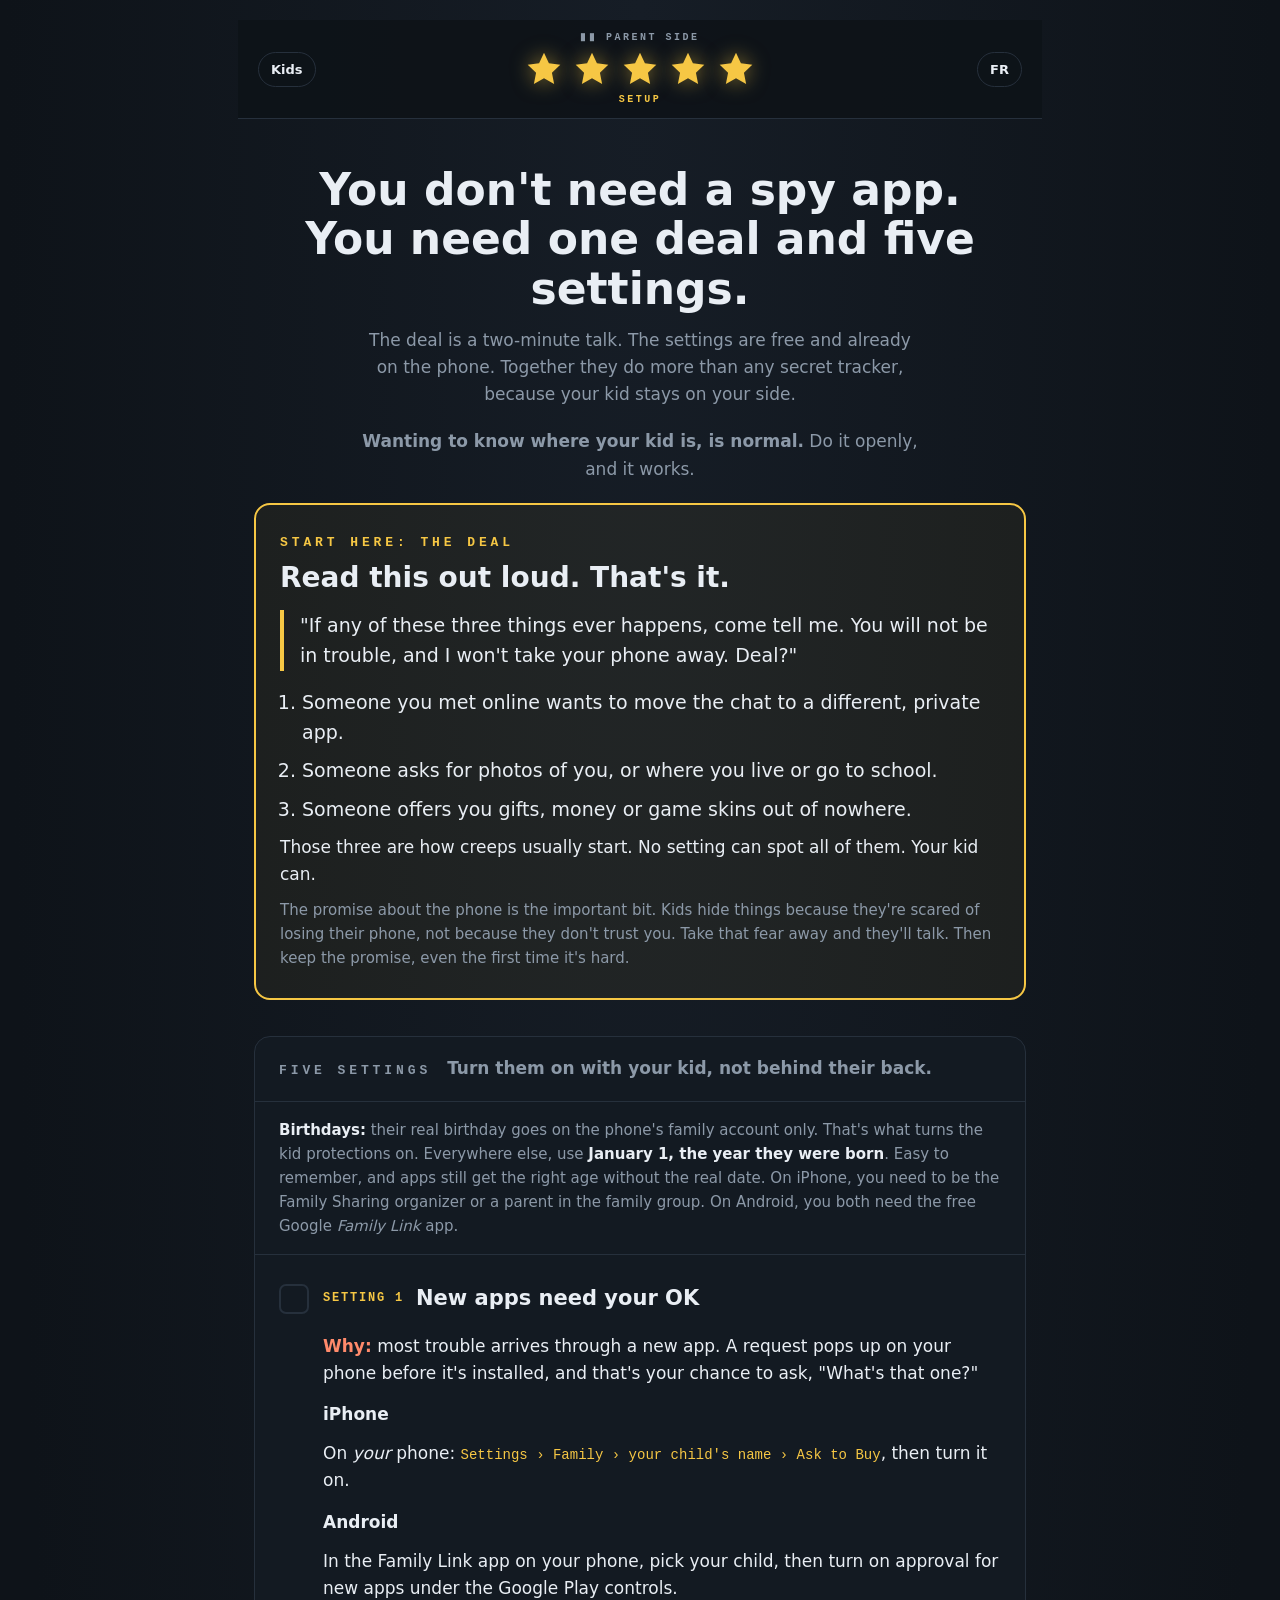
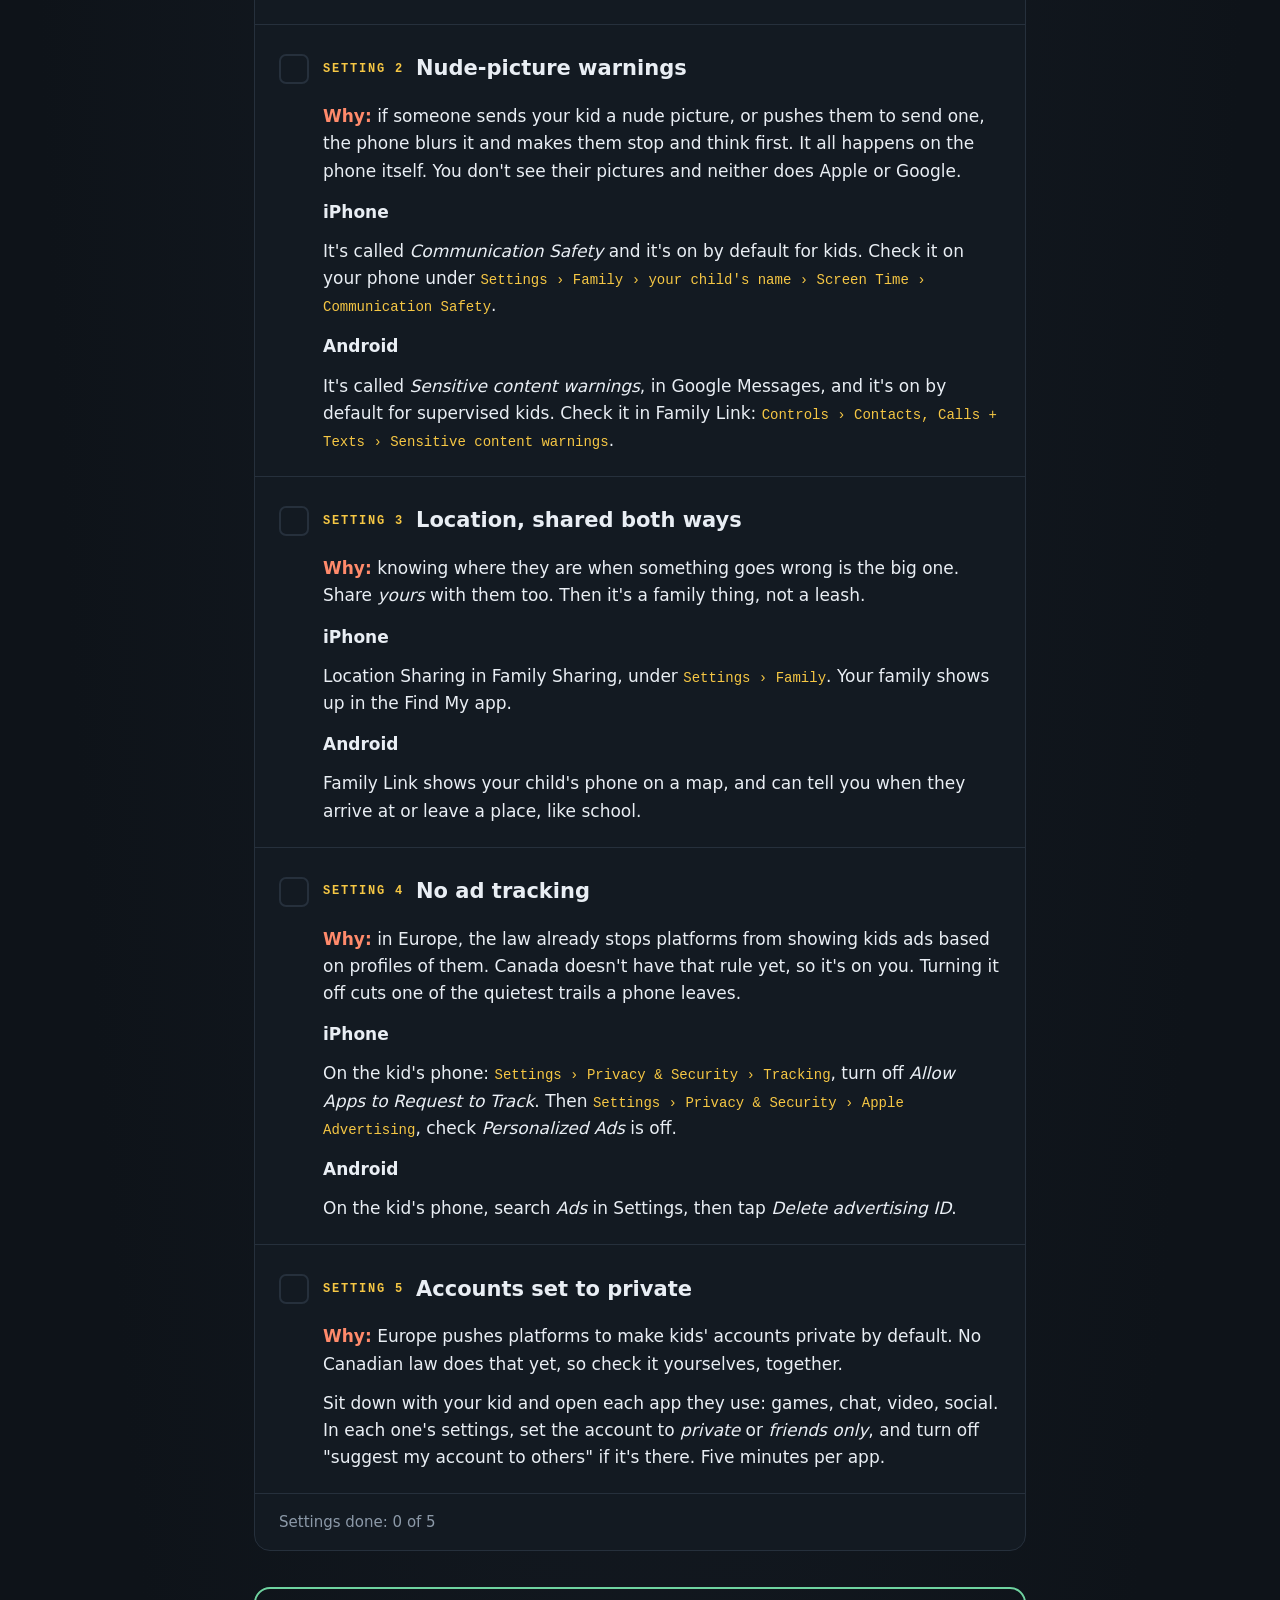
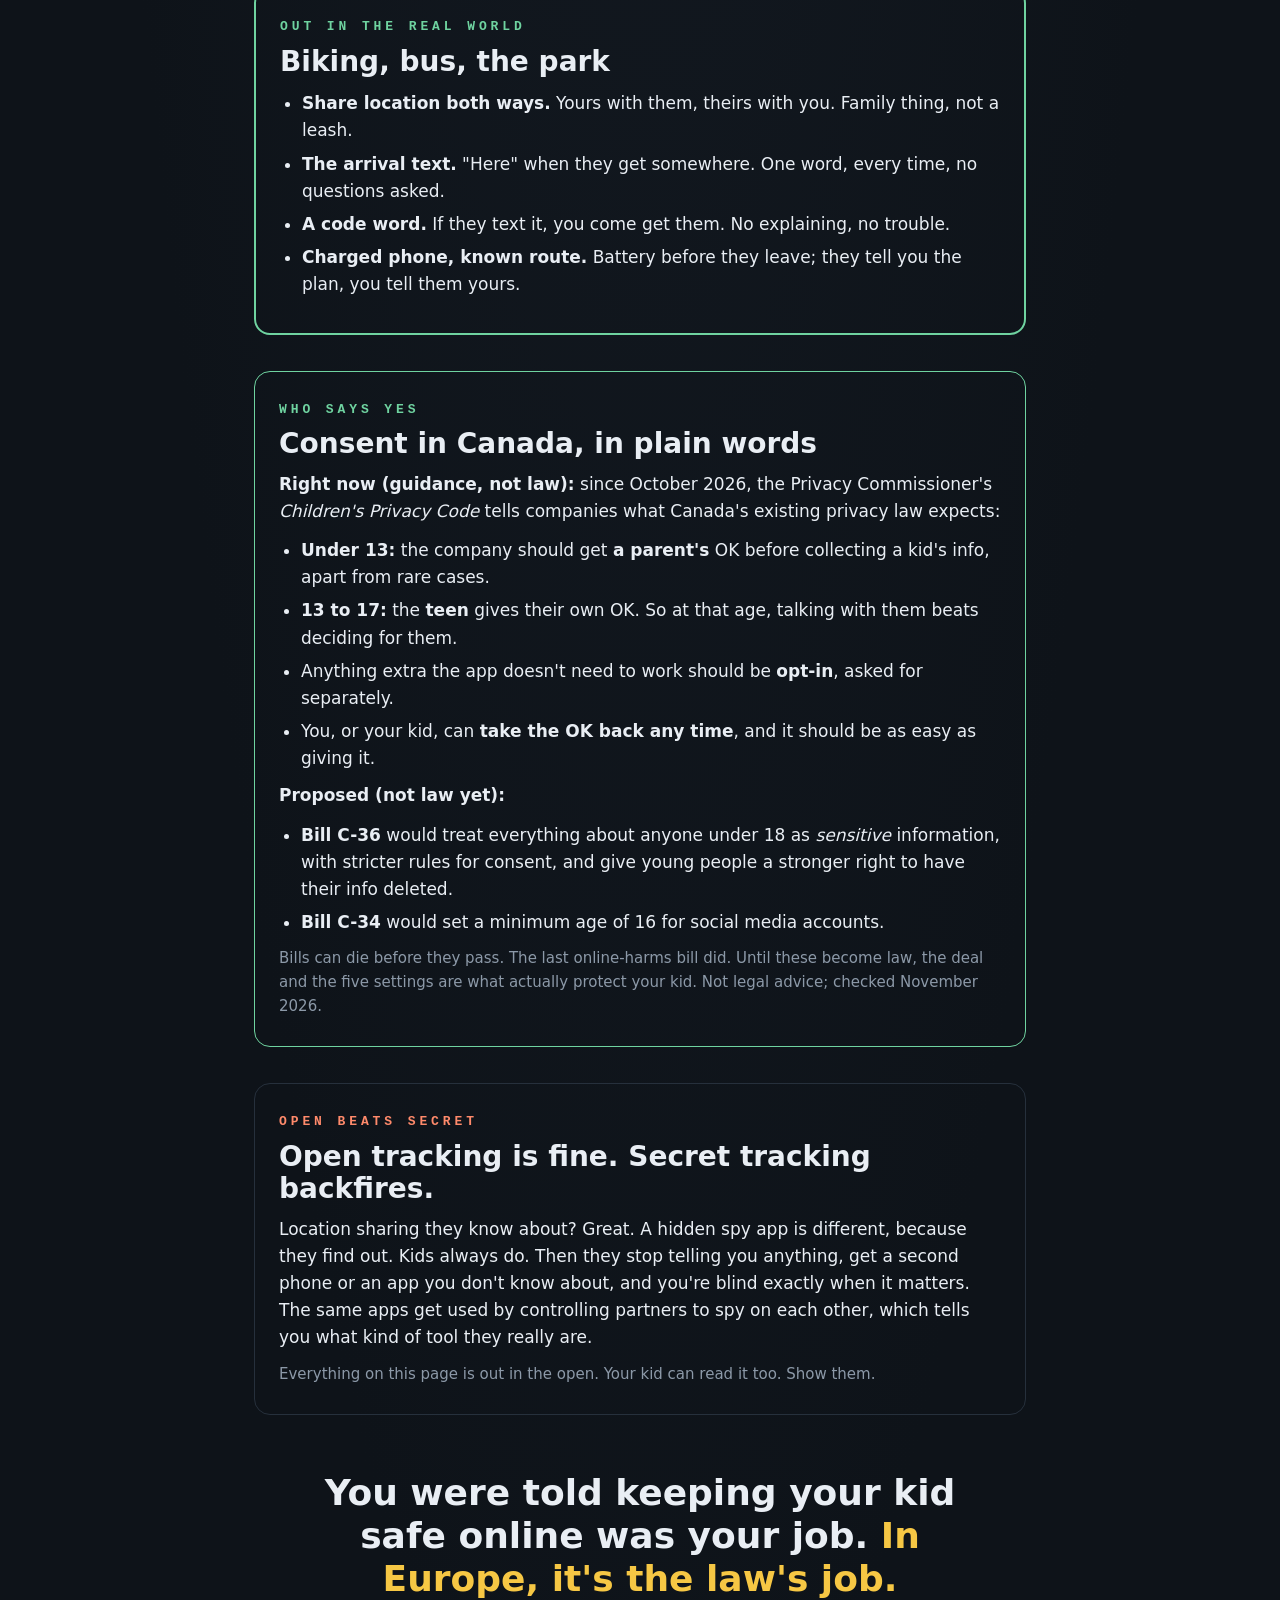
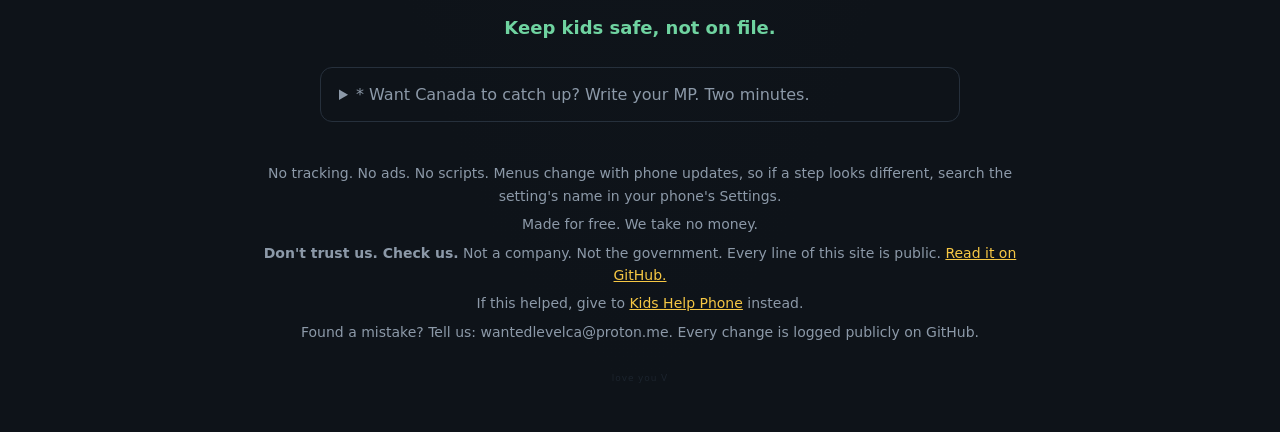
==== commit e88a506d: "Add files via upload" ====
--- a/parents.html
+++ b/parents.html
@@ -73,8 +73,8 @@
 
   <section class="card" style="margin-top:36px" aria-label="Phone settings">
     <header><span class="mono"><span class="t-en">Five settings</span><span class="t-fr">Cinq réglages</span></span><span class="t-en">Turn them on with your kid, not behind their back.</span><span class="t-fr" lang="fr">Activez-les avec votre enfant, pas dans son dos.</span></header>
-    <div class="b-en"><p class="why"><b>First, the birthday:</b> the child's account needs their real birthday. Both iPhone and Android switch on their kid protections by age, and a fake grown-up birthday quietly turns them off. That goes double if they're on an app they're technically too young for: a real birthday still protects them more than a fake one. On iPhone, you need to be the Family Sharing organizer or a parent in the family group. On Android, you both need the free Google <i>Family Link</i> app.</p></div>
-    <div class="b-fr" lang="fr-CA"><p class="why"><b>D'abord, la date de naissance :</b> le compte de l'enfant doit avoir sa vraie date de naissance. iPhone et Android activent leurs protections pour enfants selon l'âge, et une fausse date d'adulte les désactive sans bruit. C'est encore plus vrai s'il est sur une appli pour laquelle il est trop jeune : une vraie date le protège quand même mieux qu'une fausse. Sur iPhone, vous devez être l'organisateur du Partage familial ou un parent du groupe. Sur Android, vous avez besoin tous les deux de l'appli gratuite <i>Family Link</i> de Google.</p></div>
+    <div class="b-en"><p class="why"><b>Birthdays:</b> their real birthday goes on the phone's family account only. That's what turns the kid protections on. Everywhere else, use <b>January 1, the year they were born</b>. Easy to remember, and apps still get the right age without the real date. On iPhone, you need to be the Family Sharing organizer or a parent in the family group. On Android, you both need the free Google <i>Family Link</i> app.</p></div>
+    <div class="b-fr" lang="fr-CA"><p class="why"><b>Les dates de naissance :</b> sa vraie date de naissance va seulement dans le compte familial du téléphone. C'est ce qui active les protections pour les jeunes. Partout ailleurs, mettez <b>le 1er janvier de son année de naissance</b>. Facile à retenir, et les applis ont quand même le bon âge sans la vraie date. Sur iPhone, vous devez être l'organisateur du Partage familial ou un parent du groupe. Sur Android, vous avez besoin tous les deux de l'appli gratuite <i>Family Link</i> de Google.</p></div>
     <ol class="missions">
       <li class="m m1">
         <label class="head" for="m1"><span class="box"><svg viewBox="0 0 24 24"><use href="#tick"/></svg></span><span class="tag mono"><span class="t-en">Setting 1</span><span class="t-fr">Réglage 1</span></span><span class="title"><span class="t-en">New apps need your OK</span><span class="t-fr" lang="fr">Les nouvelles applis ont besoin de votre OK</span></span></label>
@@ -250,7 +250,7 @@
   <section class="final">
     <div class="b-en">
       <p class="slap">You were told keeping your kid safe online was your job. <em>In Europe, it's the law's job.</em></p>
-      <p class="less">Protect kids by collecting less, not more.</p>
+      <p class="less">Keep kids safe, not on file.</p>
       <details>
         <summary>* Want Canada to catch up? Write your MP. Two minutes.</summary>
         <table class="cmp">
@@ -261,15 +261,21 @@
         </table>
         <p><b>1. Find your MP</b> at <a href="https://www.ourcommons.ca/members/en">ourcommons.ca/members</a>. You type your postal code on Parliament's site, not ours. We never see it. Or search by your MP's name or your town instead.</p>
         <p><b>2. Copy this, add your name and town, send it.</b> One sentence about your own kid makes it land harder than the whole letter.</p>
-        <textarea readonly rows="16" aria-label="Letter to your MP">Dear [MP's name],
+        <textarea readonly rows="20" aria-label="Letter to your MP">Subject: Keep kids safe, not on file
+
+Dear [MP's name],
 
 You don't need our information. Our children need to be safe.
 
-I'm a parent in your riding. Please protect kids by making companies collect less, not by collecting more about kids. In Europe, kids' privacy is protected by law: safety built in by default, no ads that profile them, and the right to have their data erased. In Canada, these are still only guidance or proposals, so parents do it themselves.
-
-Why don't Canadian kids get the same?
-
-Will you vote to give them those protections? And when apps have to check a kid's age, will you make sure kids can prove it without handing over ID or a face scan?
+I'm a parent in your riding. I want my kids protected online without anyone building a permanent file on them. Please support laws that:
+
+1. Protect kids by design: private accounts by default and no ads that profile children.
+2. Collect less, not more: no forcing kids, or anyone, to hand over ID or face scans for everyday apps. Phones can already tell an app "this user is 13-15" without sharing a birthday or a face. Use that.
+3. Let kids delete: what a child shares at 12 shouldn't follow them at 30.
+
+In Europe, much of this is already law. Why don't Canadian kids get the same?
+
+Where do you stand on Bill C-34 and Bill C-36? Will you vote to keep kids safe, not on file?
 
 Thank you,
 [Your name], [Your town]</textarea>
@@ -279,7 +285,7 @@
     </div>
     <div class="b-fr" lang="fr-CA">
       <p class="slap">On vous a dit que protéger votre enfant en ligne, c'était votre job. <em>En Europe, c'est le job de la loi.</em></p>
-      <p class="less">Protéger les jeunes en recueillant moins, pas plus.</p>
+      <p class="less">Des jeunes en sécurité, pas fichés.</p>
       <details>
         <summary>* Vous voulez que le Canada rattrape son retard? Écrivez à votre député. Deux minutes.</summary>
         <table class="cmp">
@@ -290,15 +296,21 @@
         </table>
         <p><b>1. Trouvez votre député</b> sur <a href="https://www.noscommunes.ca/members/fr">noscommunes.ca/members</a>. Vous entrez votre code postal sur le site du Parlement, pas le nôtre. On ne le voit jamais. Vous pouvez aussi chercher par le nom de votre député ou par votre ville.</p>
         <p><b>2. Copiez ceci, ajoutez votre nom et votre ville, envoyez.</b> Une phrase sur votre propre enfant frappe plus fort que toute la lettre.</p>
-        <textarea readonly rows="18" aria-label="Lettre à votre député">Madame la députée, Monsieur le député,
+        <textarea readonly rows="22" aria-label="Lettre à votre député">Objet : Des jeunes en sécurité, pas fichés
+
+Madame la députée, Monsieur le député,
 
 Vous n'avez pas besoin de nos informations. Nos enfants ont besoin d'être en sécurité.
 
-Je suis un parent de votre circonscription. Protégez les jeunes en obligeant les entreprises à recueillir moins, pas en recueillant plus sur les jeunes. En Europe, la vie privée des jeunes est protégée par la loi : sécurité intégrée par défaut, pas de pubs qui les profilent, et le droit de faire effacer leurs données. Au Canada, ce ne sont encore que des lignes directrices ou des propositions, alors les parents s'en occupent eux-mêmes.
-
-Pourquoi les jeunes Canadiens n'ont-ils pas la même chose?
-
-Allez-vous voter pour leur donner ces protections? Et quand les applis devront vérifier l'âge d'un jeune, allez-vous vous assurer qu'il puisse le prouver sans fournir de pièce d'identité ni de scan de son visage?
+Je suis un parent de votre circonscription. Je veux que mes enfants soient protégés en ligne sans que personne ne monte un dossier permanent sur eux. Appuyez des lois qui :
+
+1. Protègent les jeunes dès la conception : comptes privés par défaut et aucune pub qui profile les enfants.
+2. Recueillent moins, pas plus : qu'on n'oblige pas les jeunes, ni personne, à fournir une pièce d'identité ou un scan du visage pour des applis de tous les jours. Les téléphones peuvent déjà dire à une appli « cet utilisateur a 13 à 15 ans » sans partager de date de naissance ni de visage. Servez-vous-en.
+3. Permettent aux jeunes d'effacer : ce qu'un enfant partage à 12 ans ne devrait pas le suivre à 30 ans.
+
+En Europe, une bonne partie de tout ça est déjà dans la loi. Pourquoi les jeunes Canadiens n'ont-ils pas la même chose?
+
+Quelle est votre position sur les projets de loi C-34 et C-36? Allez-vous voter pour des jeunes en sécurité, pas fichés?
 
 Merci,
 [Votre nom], [Votre ville]</textarea>
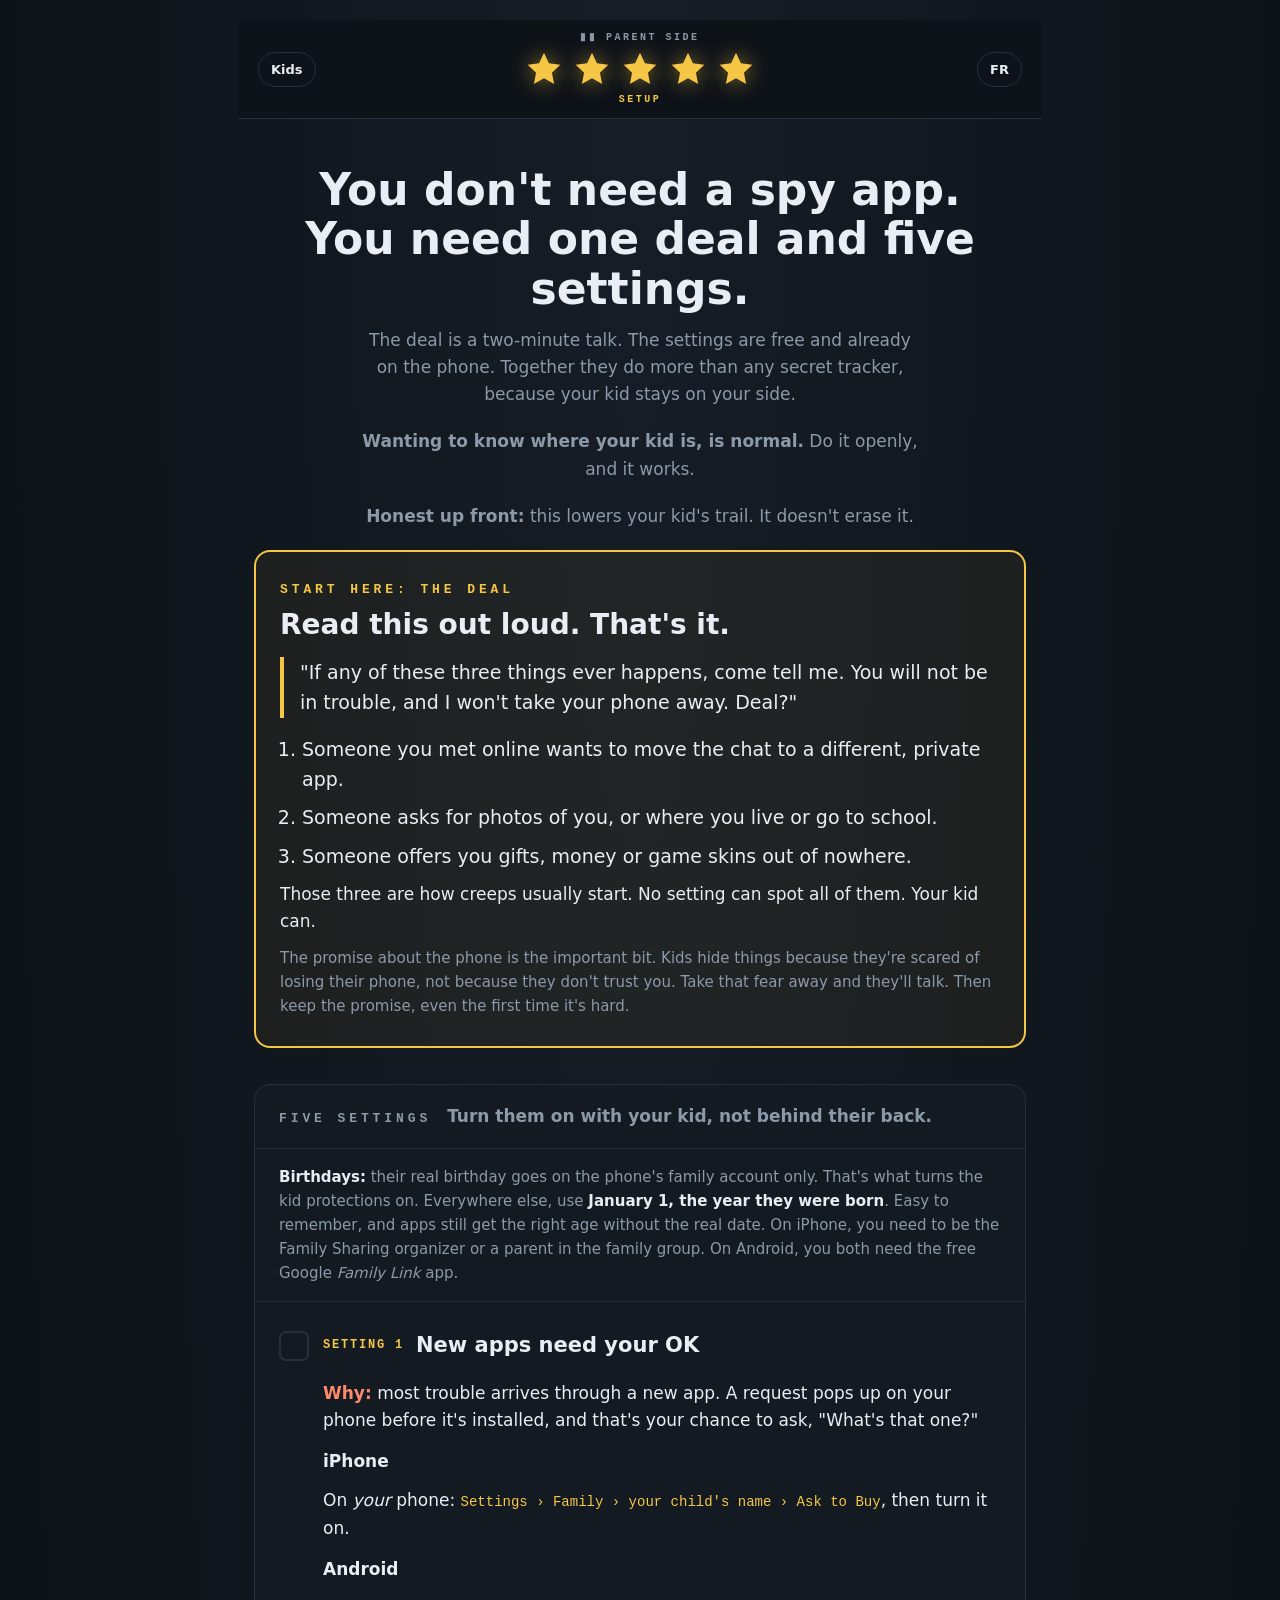
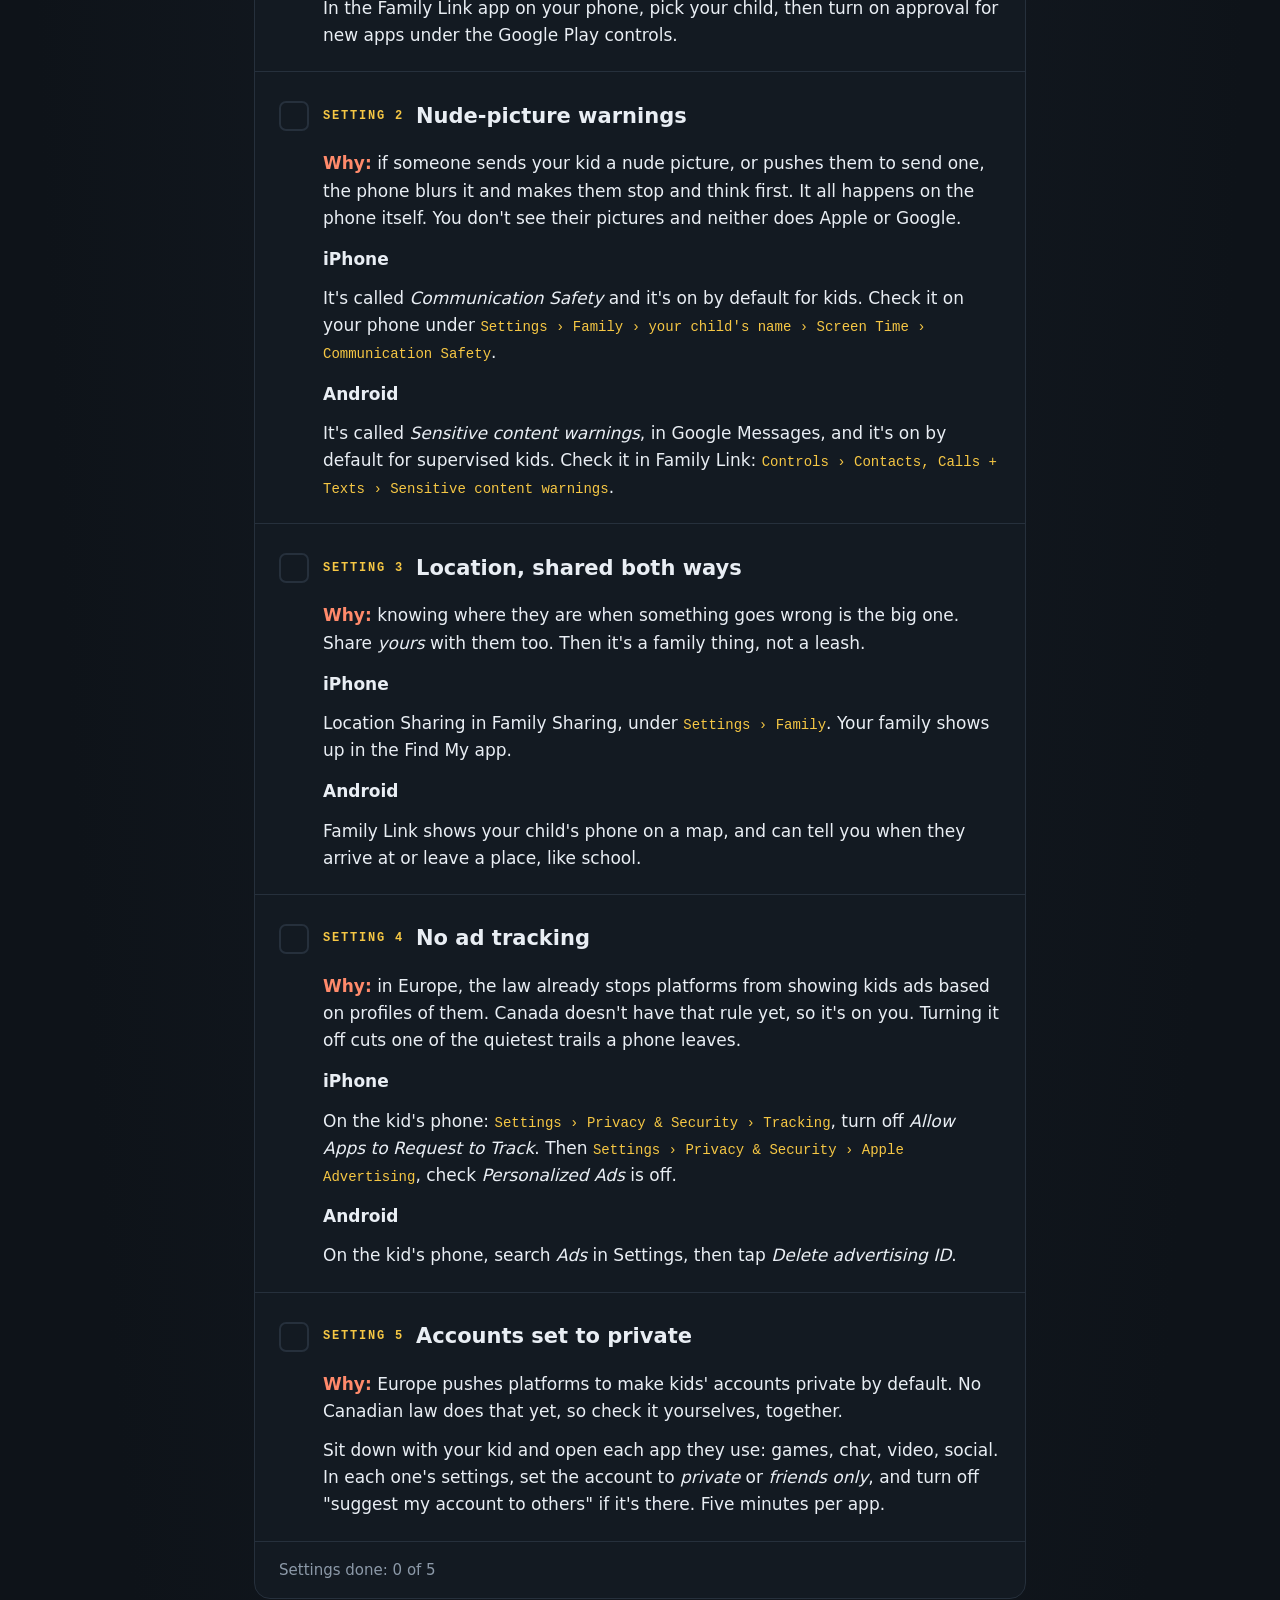
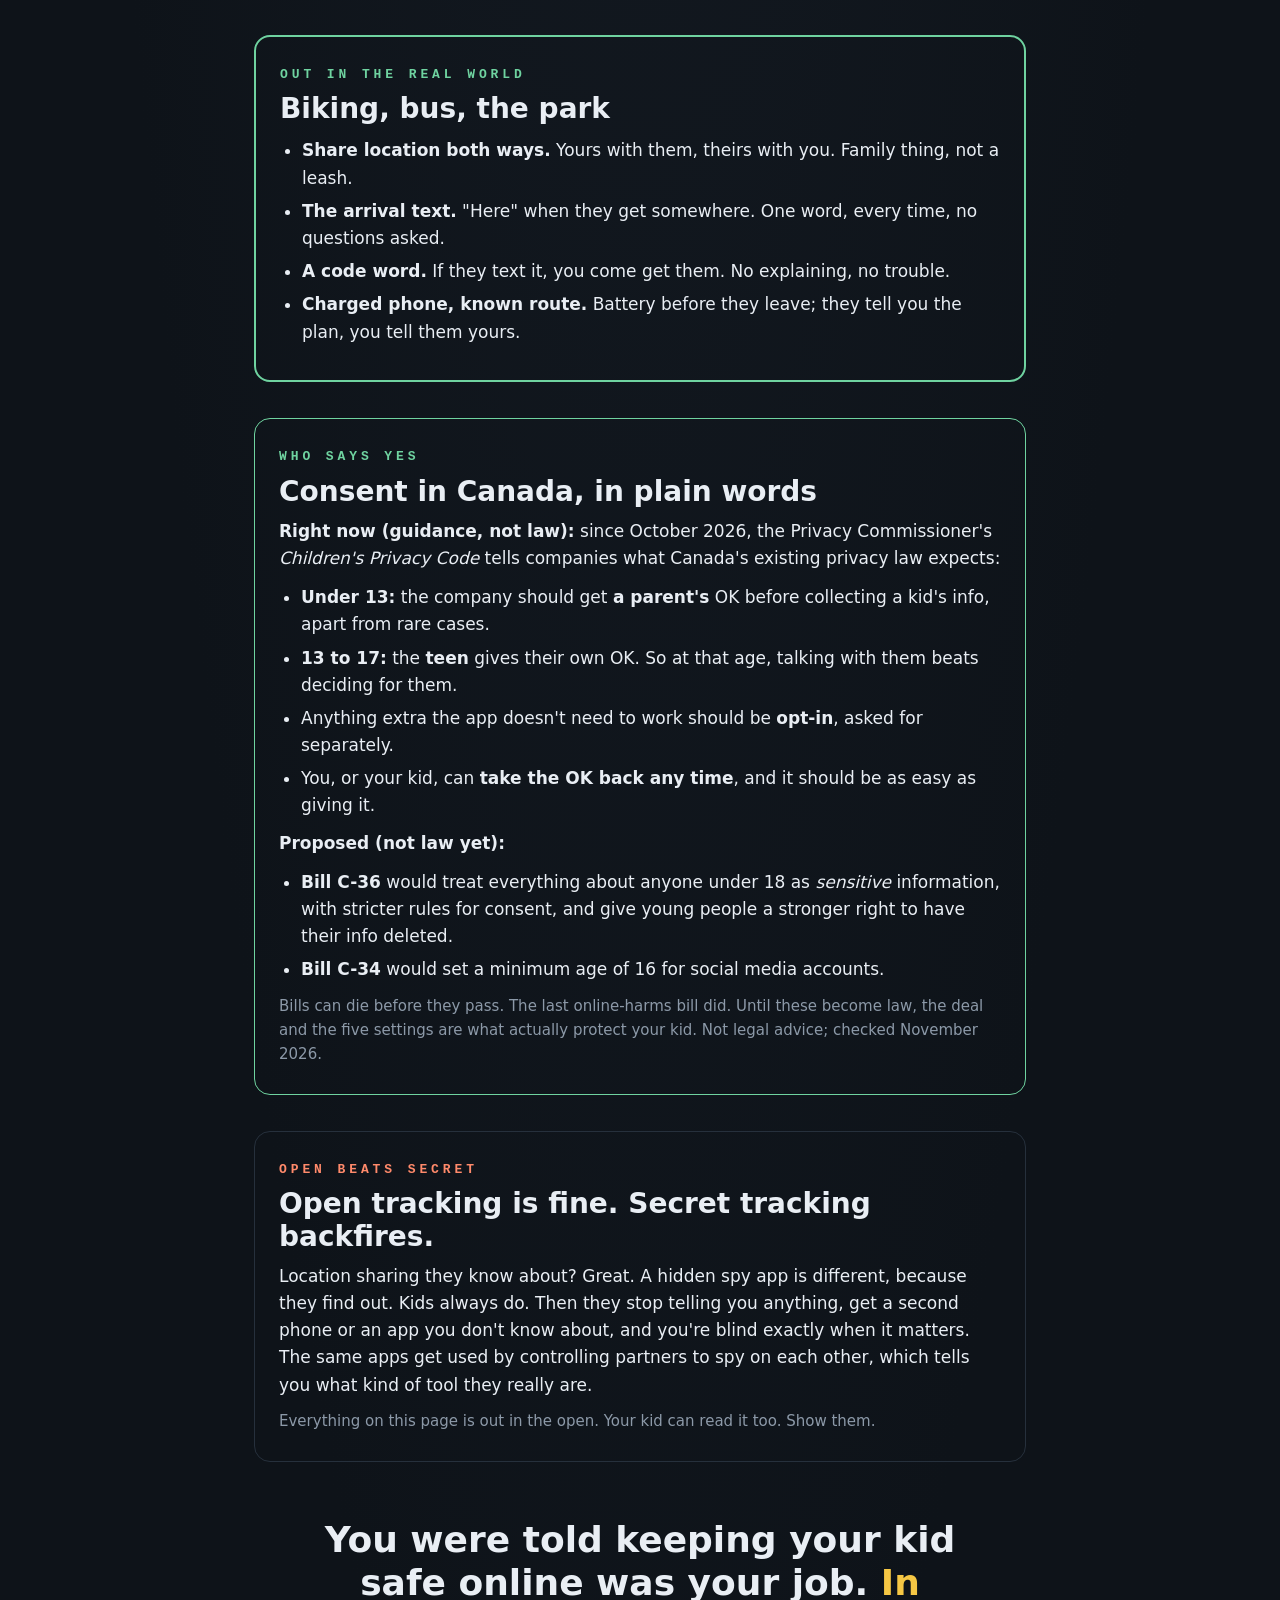
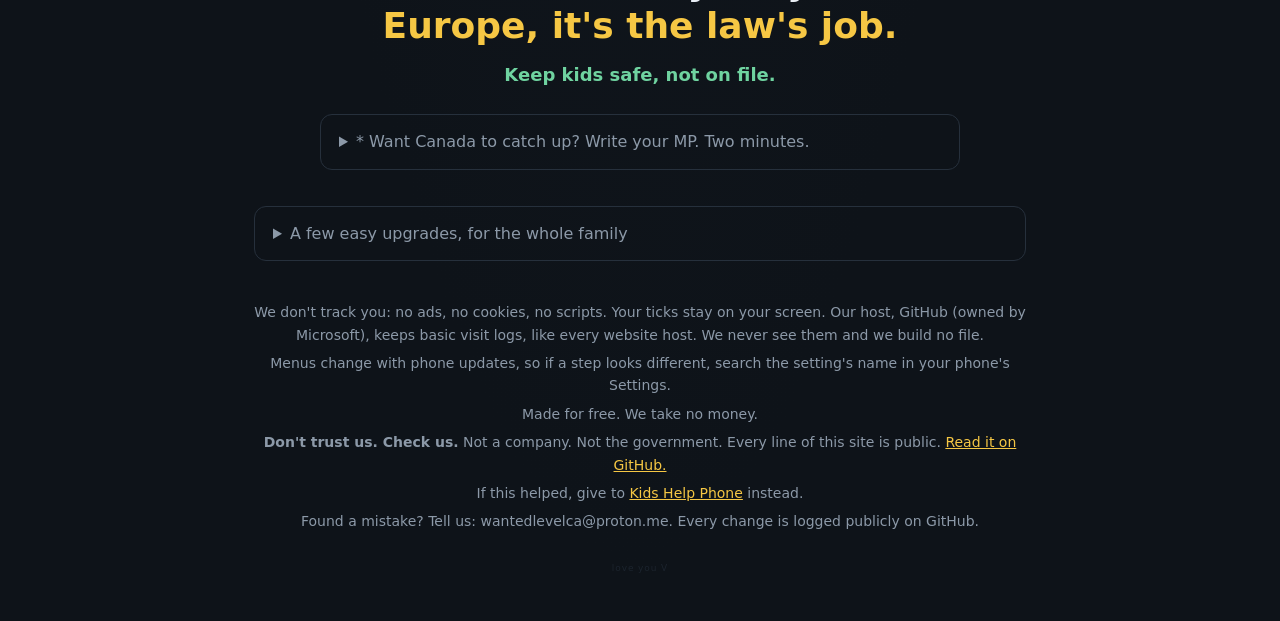
==== commit b887ec68: "Add files via upload" ====
--- a/parents.html
+++ b/parents.html
@@ -36,11 +36,13 @@
       <h1>You don't need a spy app. You need one deal and five settings.</h1>
       <p class="lede">The deal is a two-minute talk. The settings are free and already on the phone. Together they do more than any secret tracker, because your kid stays on your side.</p>
       <p class="lede"><b>Wanting to know where your kid is, is normal.</b> Do it openly, and it works.</p>
+      <p class="lede"><b>Honest up front:</b> this lowers your kid's trail. It doesn't erase it.</p>
     </div>
     <div class="b-fr" lang="fr-CA">
       <h1>Pas besoin d'appli espion. Il vous faut une entente et cinq réglages.</h1>
       <p class="lede">L'entente, c'est une jasette de deux minutes. Les réglages sont gratuits et déjà dans le téléphone. Ensemble, ils font plus que n'importe quel traceur secret, parce que votre enfant reste de votre bord.</p>
       <p class="lede"><b>Vouloir savoir où est votre enfant, c'est normal.</b> Faites-le ouvertement, et ça marche.</p>
+      <p class="lede"><b>Soyons francs :</b> ceci réduit les traces de votre enfant. Ça ne les efface pas.</p>
     </div>
   </section>
 
@@ -320,16 +322,51 @@
     </div>
   </section>
 
+  <section class="further">
+    <div class="b-en">
+      <details>
+        <summary>A few easy upgrades, for the whole family</summary>
+        <p>Optional. Each takes a few minutes. Together they cut most ad tracking. They won't make anyone invisible.</p>
+        <ol>
+          <li><b>A privacy browser:</b> a web browser that blocks most ads and trackers for you. <a href="https://brave.com">Brave</a>, or <a href="https://www.mozilla.org/firefox/">Firefox</a> with the <a href="https://addons.mozilla.org/firefox/addon/ublock-origin/">uBlock Origin</a> add-on.</li>
+          <li><b>Private search:</b> a search engine that doesn't build a profile from what you search. <a href="https://duckduckgo.com">DuckDuckGo</a> or <a href="https://search.brave.com">Brave Search</a>.</li>
+          <li><b>Log out when you're done:</b> staying signed in to Google or Facebook lets them link everything you browse to you. Use a separate email for sign-ups.</li>
+          <li><b>The phone's ad ID:</b> a hidden tag advertisers use to follow a phone across apps. Turn it off with Setting 4 above.</li>
+          <li><b>A VPN:</b> hides your browsing from your internet provider. The catch: you're trusting the VPN company instead, so skip the free ones.</li>
+        </ol>
+        <p><a href="https://ssd.eff.org">Privacy tips from the EFF</a>, a nonprofit privacy group.</p>
+        <p class="mute">Checked November 2026.</p>
+      </details>
+    </div>
+    <div class="b-fr" lang="fr-CA">
+      <details>
+        <summary>Quelques améliorations faciles, pour toute la famille</summary>
+        <p>Facultatif. Chacune prend quelques minutes. Ensemble, elles coupent la plupart du pistage publicitaire. Elles ne rendent personne invisible.</p>
+        <ol>
+          <li><b>Un navigateur privé :</b> un navigateur Web qui bloque la plupart des pubs et des traceurs pour vous. <a href="https://brave.com">Brave</a>, ou <a href="https://www.mozilla.org/firefox/">Firefox</a> avec l'extension <a href="https://addons.mozilla.org/firefox/addon/ublock-origin/">uBlock Origin</a>.</li>
+          <li><b>Une recherche privée :</b> un moteur de recherche qui ne monte pas de profil avec ce que vous cherchez. <a href="https://duckduckgo.com">DuckDuckGo</a> ou <a href="https://search.brave.com">Brave Search</a>.</li>
+          <li><b>Déconnectez-vous quand vous avez fini :</b> rester connecté à Google ou Facebook leur permet de relier tout ce que vous visitez à vous. Utilisez un courriel séparé pour vous inscrire.</li>
+          <li><b>L'identifiant publicitaire du téléphone :</b> une étiquette cachée que les annonceurs utilisent pour suivre un téléphone d'une appli à l'autre. Désactivez-le avec le réglage 4 plus haut.</li>
+          <li><b>Un RPV (VPN) :</b> cache votre navigation à votre fournisseur Internet. Le hic : vous faites alors confiance à la compagnie du RPV, alors évitez les gratuits.</li>
+        </ol>
+        <p><a href="https://ssd.eff.org">Conseils de vie privée de l'EFF</a>, un groupe sans but lucratif pour la vie privée (en anglais).</p>
+        <p class="mute">Vérifié en novembre 2026.</p>
+      </details>
+    </div>
+  </section>
+
   <footer>
     <div class="b-en">
-      <p>No tracking. No ads. No scripts. Menus change with phone updates, so if a step looks different, search the setting's name in your phone's Settings.</p>
+      <p>We don't track you: no ads, no cookies, no scripts. Your ticks stay on your screen. Our host, GitHub (owned by Microsoft), keeps basic visit logs, like every website host. We never see them and we build no file.</p>
+      <p>Menus change with phone updates, so if a step looks different, search the setting's name in your phone's Settings.</p>
       <p>Made for free. We take no money.</p>
       <p><b>Don't trust us. Check us.</b> Not a company. Not the government. Every line of this site is public. <a href="https://github.com/wantedlevelca/wantedlevelca.github.io">Read it on GitHub.</a></p>
       <p>If this helped, give to <a href="https://kidshelpphone.ca">Kids Help Phone</a> instead.</p>
       <p>Found a mistake? Tell us: wantedlevelca@proton.me. Every change is logged publicly on GitHub.</p>
     </div>
     <div class="b-fr" lang="fr-CA">
-      <p>Aucun pistage. Aucune pub. Aucun script. Les menus changent avec les mises à jour; si une étape a l'air différente, cherchez le nom du réglage dans les Réglages de votre téléphone. Les noms anglais sont entre parenthèses au besoin.</p>
+      <p>On ne vous suit pas : aucune pub, aucun témoin, aucun script. Vos coches restent sur votre écran. Notre hébergeur, GitHub (propriété de Microsoft), garde des journaux de visites de base, comme tout hébergeur. On ne les voit jamais et on ne monte aucun dossier.</p>
+      <p>Les menus changent avec les mises à jour; si une étape a l'air différente, cherchez le nom du réglage dans les Réglages de votre téléphone. Les noms anglais sont entre parenthèses au besoin.</p>
       <p>Fait gratuitement. On ne prend pas d'argent.</p>
       <p><b>Ne nous croyez pas sur parole. Vérifiez.</b> Pas une compagnie. Pas le gouvernement. Chaque ligne de ce site est publique. <a href="https://github.com/wantedlevelca/wantedlevelca.github.io">Lisez-la sur GitHub.</a></p>
       <p>Si ça vous a aidé, donnez plutôt à <a href="https://jeunessejecoute.ca">Jeunesse, J'écoute</a>.</p>
--- a/style.css
+++ b/style.css
@@ -126,3 +126,4 @@
 
 .final .less{margin:14px auto 0;color:var(--green);font-weight:700;font-size:18px}
 .v{font-size:9px;color:#1c242e;margin-top:28px;letter-spacing:.1em}
+.further{margin-top:36px}.further details{max-width:none;margin:0}.further ol{margin:10px 0 0;padding-left:22px}.further li{margin:6px 0}
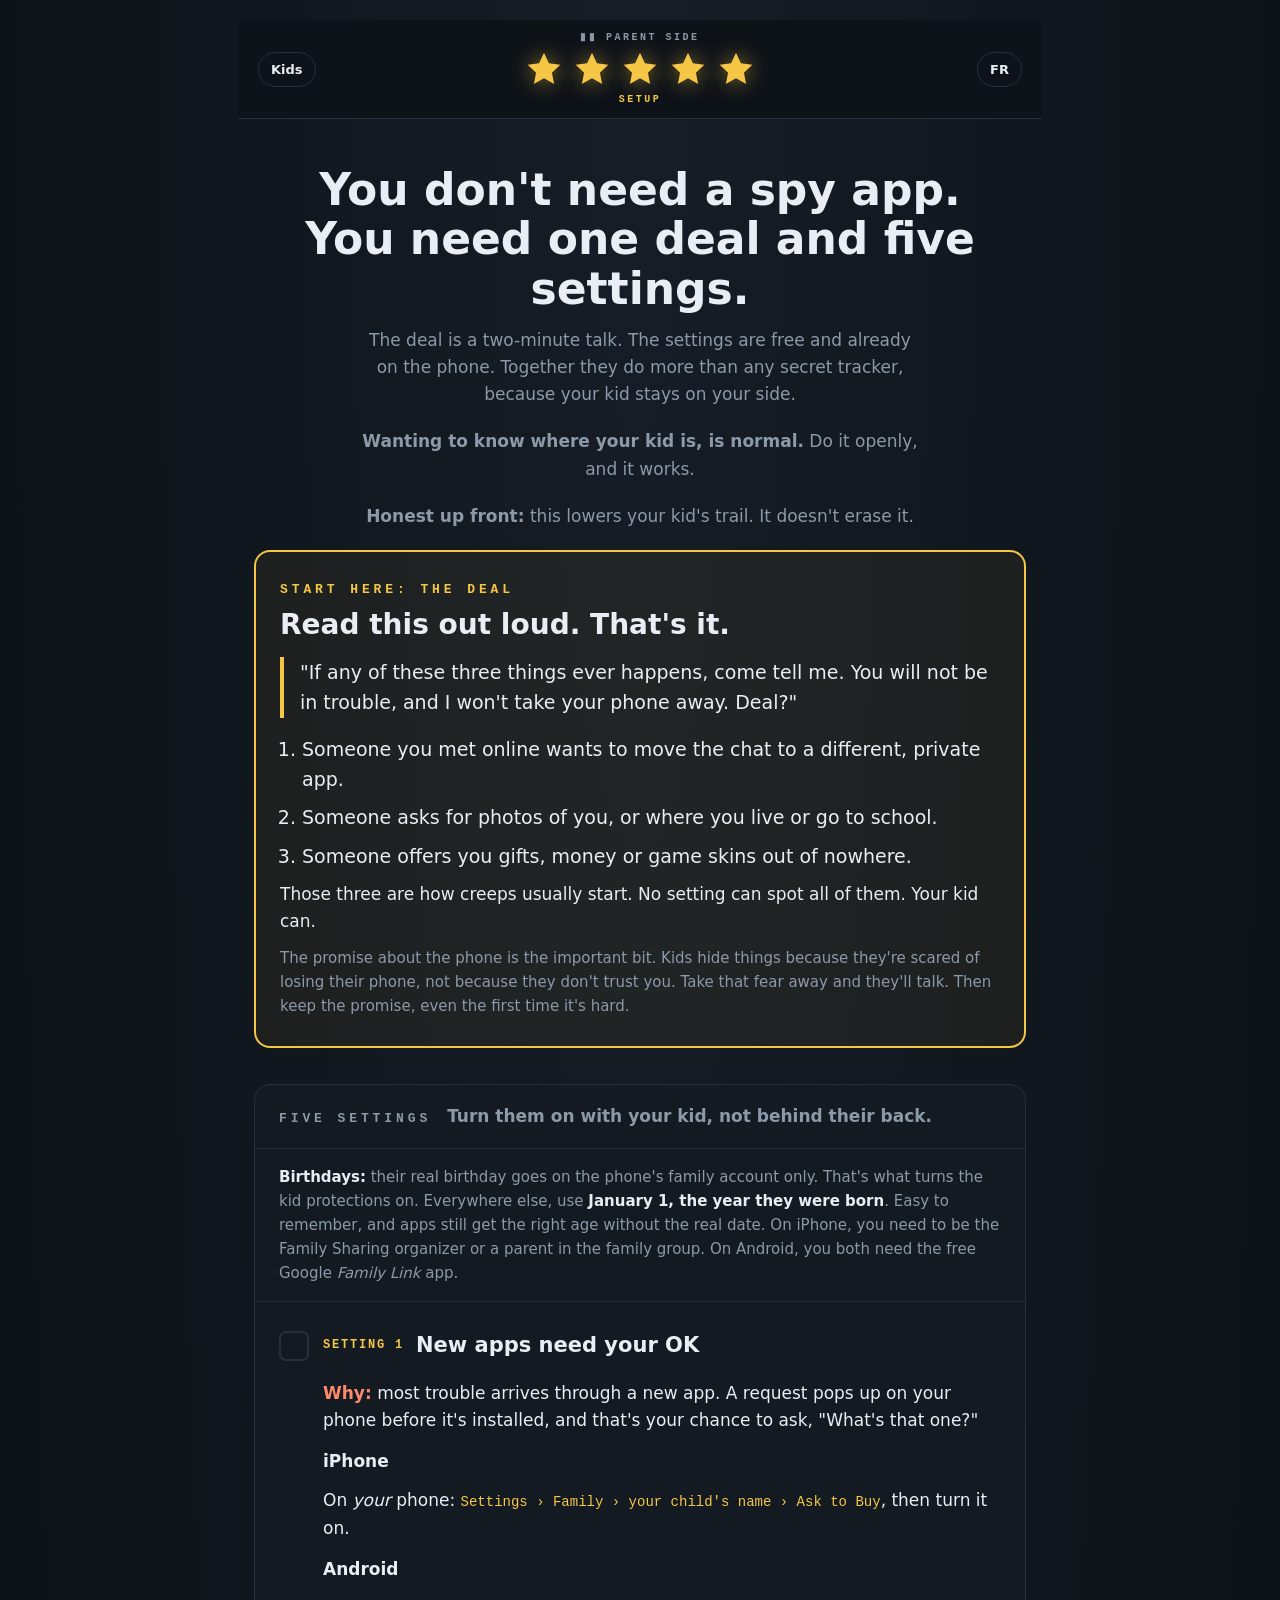
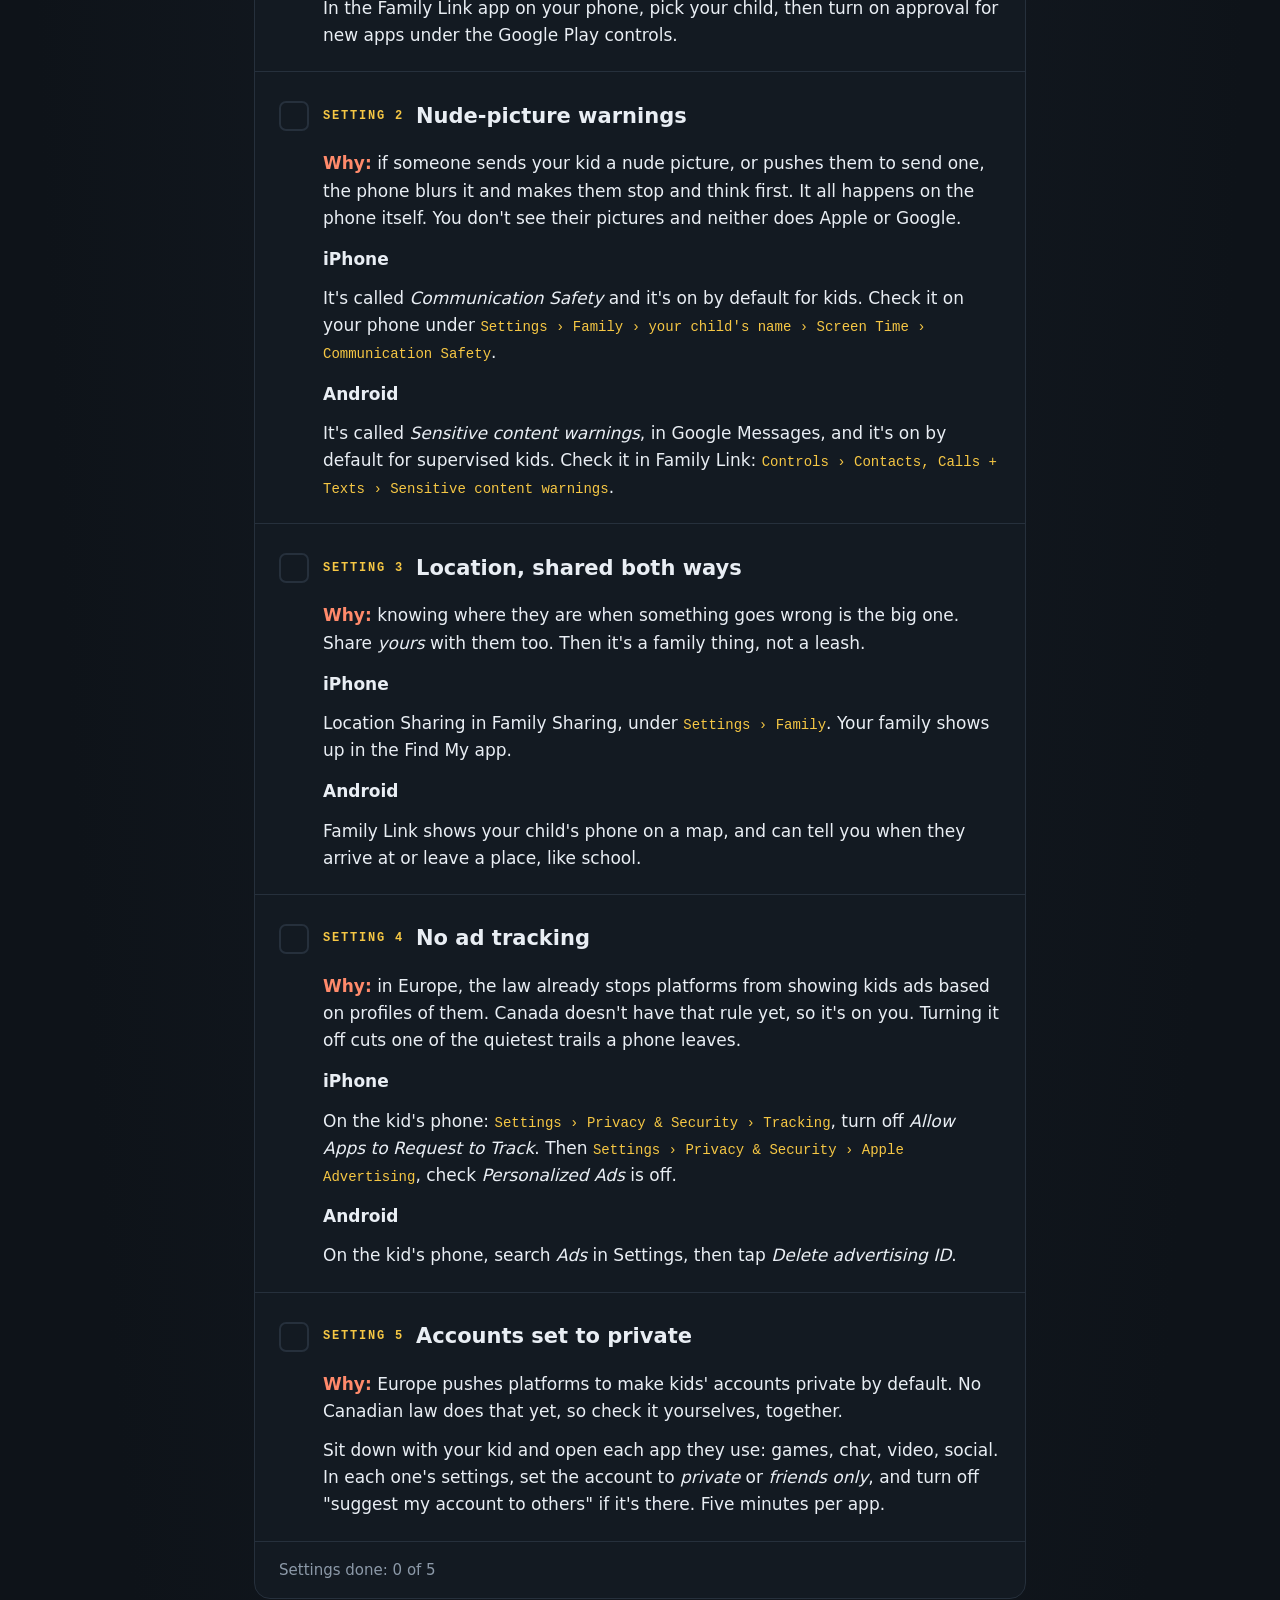
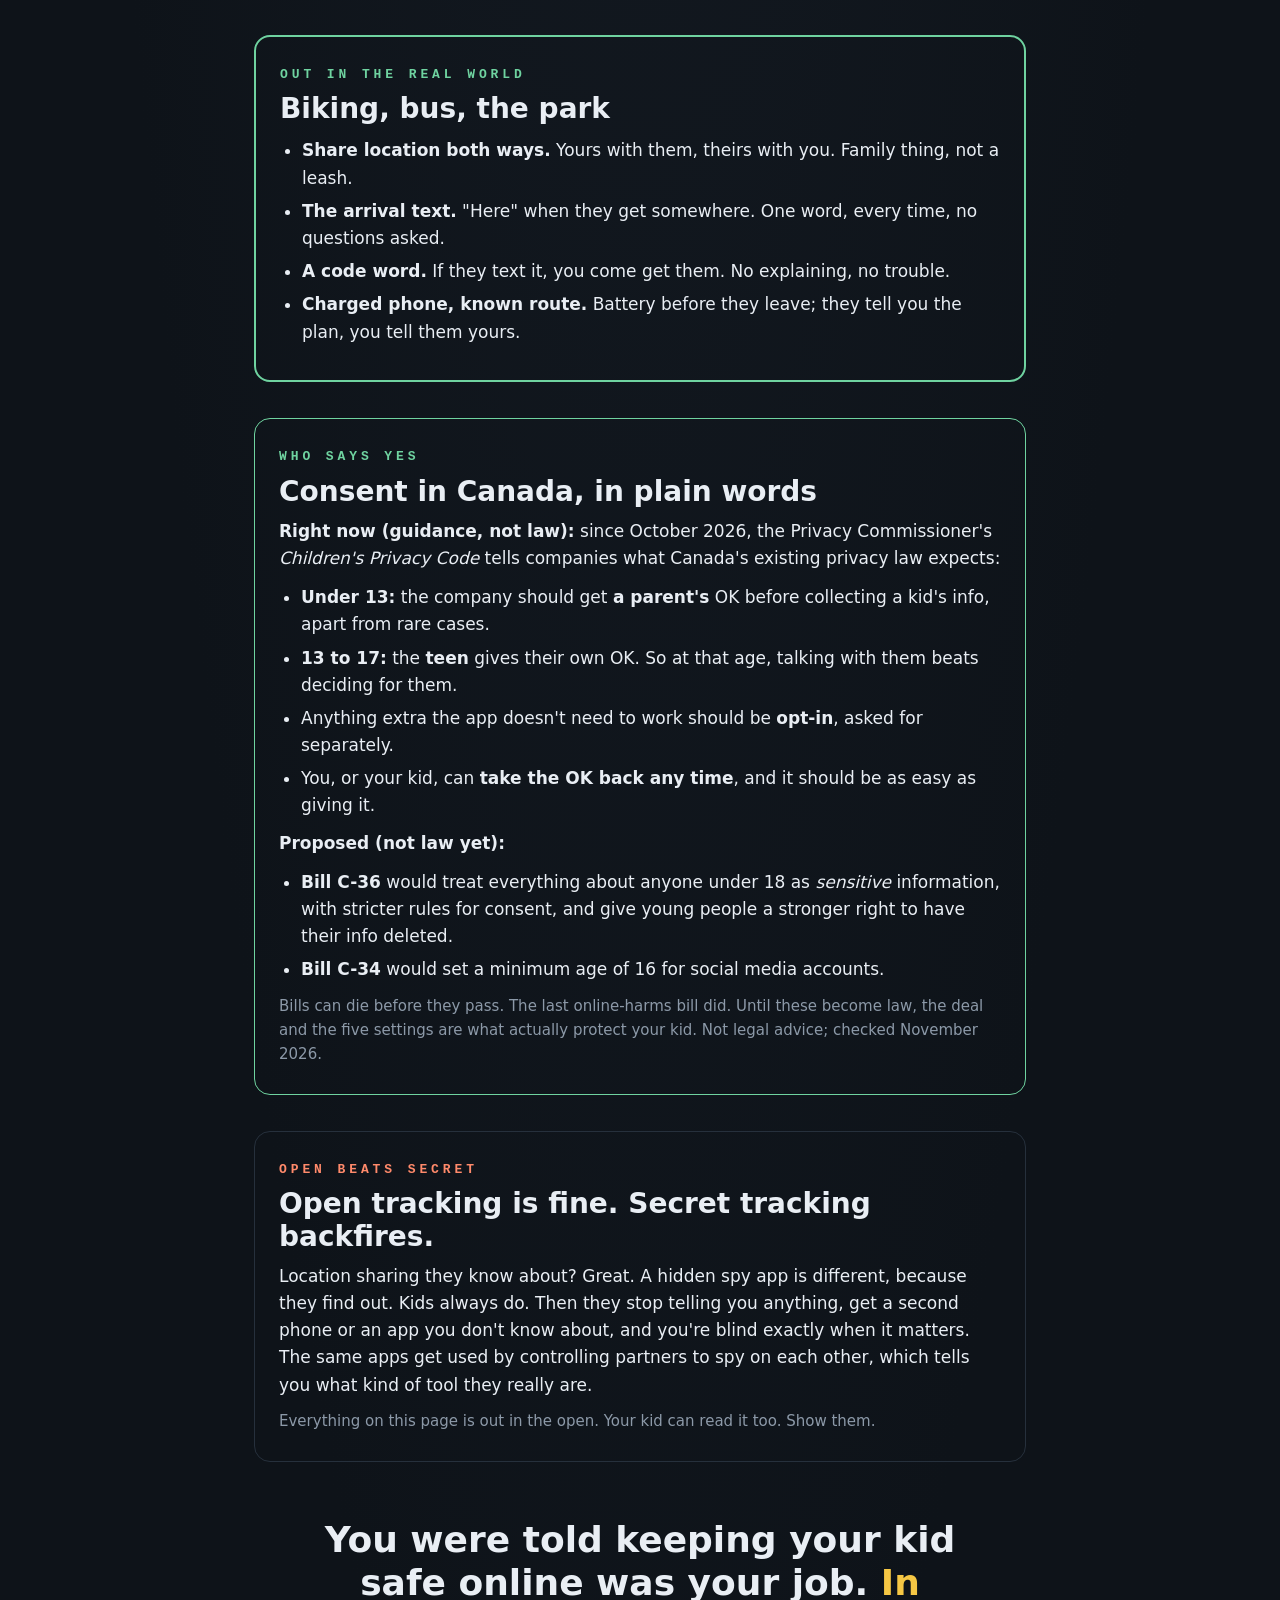
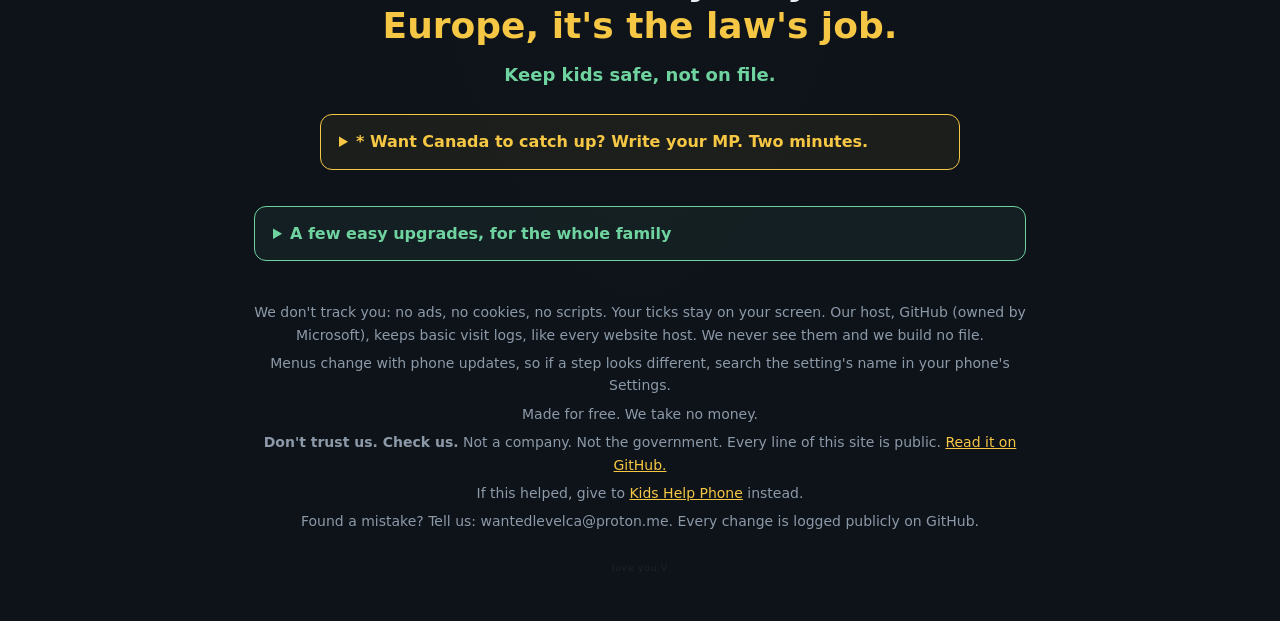
==== commit 27fff240: "Add files via upload" ====
--- a/parents.html
+++ b/parents.html
@@ -162,6 +162,7 @@
   </section>
 
   <section class="end" aria-live="polite">
+    <div class="confetti" aria-hidden="true"><i class="c1">★</i><i class="c2">★</i><i class="c3">★</i><i class="c4">★</i><i class="c5">★</i><i class="c6">★</i><i class="c7">★</i><i class="c8">★</i><i class="c9">★</i><i class="c10">★</i><i class="c11">★</i><i class="c12">★</i><i class="c13">★</i><i class="c14">★</i><i class="c15">★</i><i class="c16">★</i><i class="c17">★</i><i class="c18">★</i></div>
     <div class="b-en">
       <div class="mono" style="color:var(--green)">All five done</div>
       <h2>That's the phone. The deal does the rest.</h2>
--- a/style.css
+++ b/style.css
@@ -55,7 +55,7 @@
 .why b{color:var(--ink)}
 ol.missions{list-style:none;margin:0;padding:0}
 .m{border-bottom:1px solid var(--line);padding:22px 24px}
-.cb{position:absolute;opacity:0;width:1px;height:1px}
+.cb{position:fixed;top:0;left:0;opacity:0;width:1px;height:1px;pointer-events:none}
 .cb:checked{counter-increment:cleared}
 .head{display:flex;align-items:center;cursor:pointer;min-height:44px}
 .box{flex:none;margin-right:14px;width:30px;height:30px;border:2px solid var(--line);border-radius:7px;display:flex;align-items:center;justify-content:center;transition:background .2s,border-color .2s}
@@ -127,3 +127,33 @@
 .final .less{margin:14px auto 0;color:var(--green);font-weight:700;font-size:18px}
 .v{font-size:9px;color:#1c242e;margin-top:28px;letter-spacing:.1em}
 .further{margin-top:36px}.further details{max-width:none;margin:0}.further ol{margin:10px 0 0;padding-left:22px}.further li{margin:6px 0}
+/* Brighter fold-outs: easy to spot, still calm */
+.final details{border:1px solid var(--gold);background:rgba(246,199,68,.06)}
+.final summary{color:var(--gold);font-weight:700}
+.further details{border:1px solid var(--green);background:rgba(111,211,160,.06)}
+.further summary{color:var(--green);font-weight:700}
+.final summary:hover,.further summary:hover{color:var(--ink)}
+
+/* Punchline: the last tip in each mission pops */
+.m .body ul li:last-child{color:var(--gold);font-weight:700}
+
+/* Quieter help + tamper boxes on the kid page */
+.khp,.quiet{border:1px solid var(--line);background:none;padding:18px 22px}
+.khp h2,.quiet h2{font-size:19px;color:var(--ink)}
+.khp p,.quiet p,.quiet li{font-size:15px;color:var(--mute)}
+.khp .big{font-size:16px;color:var(--ink);font-weight:700}
+.khp .mono,.quiet .mono{color:var(--mute)}
+
+/* The win: big, with falling stars */
+.end{position:relative;overflow:hidden}
+.end h2{font-size:34px;line-height:1.1}
+.win{padding:56px 24px;border:2px solid var(--gold);background:radial-gradient(ellipse at center,rgba(246,199,68,.18),rgba(14,19,25,0) 70%)}
+.win h2{font-size:44px;color:var(--gold);text-shadow:0 0 24px rgba(246,199,68,.6)}
+.win .mono{font-size:15px}
+.confetti i{position:absolute;top:-30px;font-style:normal;color:var(--gold);font-size:20px;opacity:0;animation:fall 2.8s ease-in 3}
+.confetti i:nth-child(3n){color:var(--green);font-size:14px}
+.confetti i:nth-child(4n){color:var(--coral);font-size:26px}
+.c1{left:4%;animation-delay:0s!important}.c2{left:10%;animation-delay:.3s!important}.c3{left:16%;animation-delay:.9s!important}.c4{left:22%;animation-delay:.2s!important}.c5{left:28%;animation-delay:1.1s!important}.c6{left:34%;animation-delay:.5s!important}.c7{left:40%;animation-delay:.1s!important}.c8{left:46%;animation-delay:.8s!important}.c9{left:52%;animation-delay:.4s!important}.c10{left:58%;animation-delay:1.2s!important}.c11{left:64%;animation-delay:.6s!important}.c12{left:70%;animation-delay:0s!important}.c13{left:76%;animation-delay:.7s!important}.c14{left:82%;animation-delay:.3s!important}.c15{left:88%;animation-delay:1s!important}.c16{left:94%;animation-delay:.5s!important}.c17{left:7%;animation-delay:1.4s!important}.c18{left:61%;animation-delay:1.5s!important}
+@keyframes fall{0%{opacity:0;transform:translateY(0) rotate(0)}10%{opacity:1}100%{opacity:0;transform:translateY(420px) rotate(320deg)}}
+@media(min-width:601px){.win h2{font-size:60px}}
+@media(prefers-reduced-motion:reduce){.confetti{display:none}}
